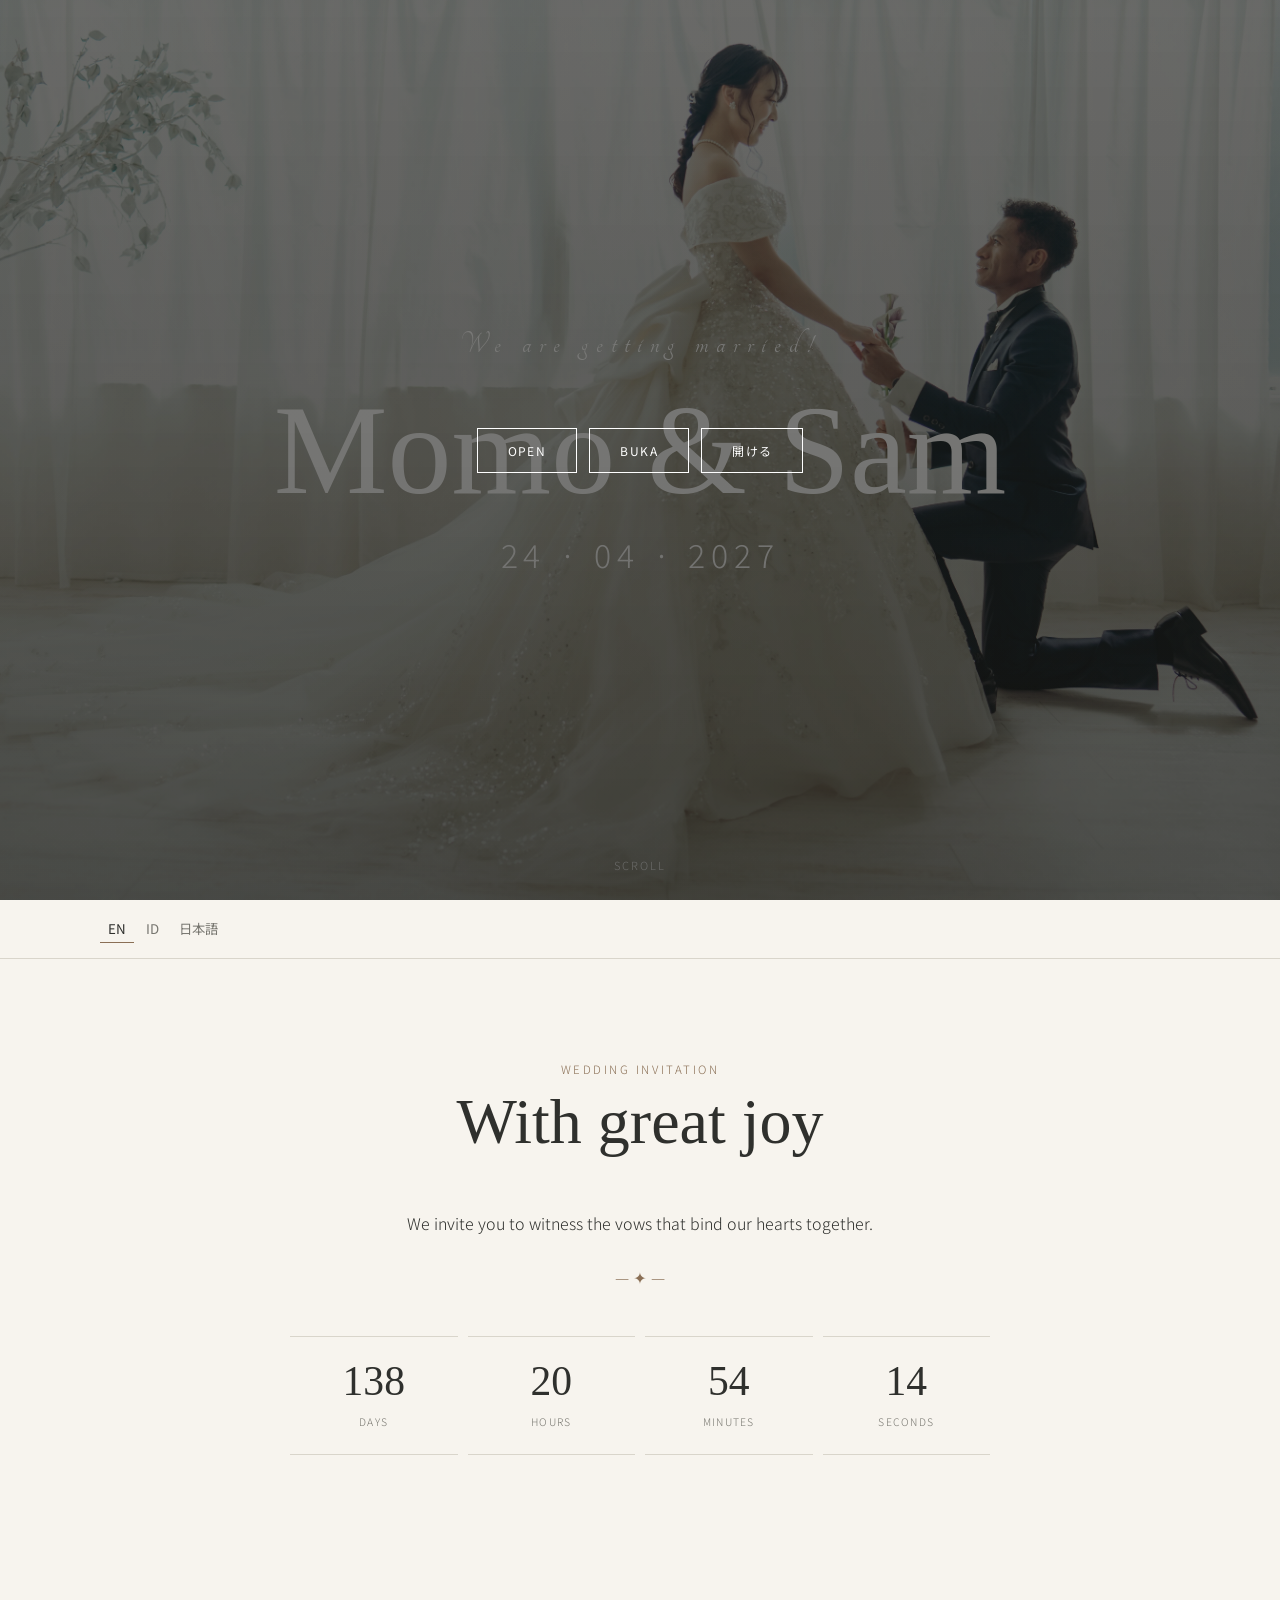
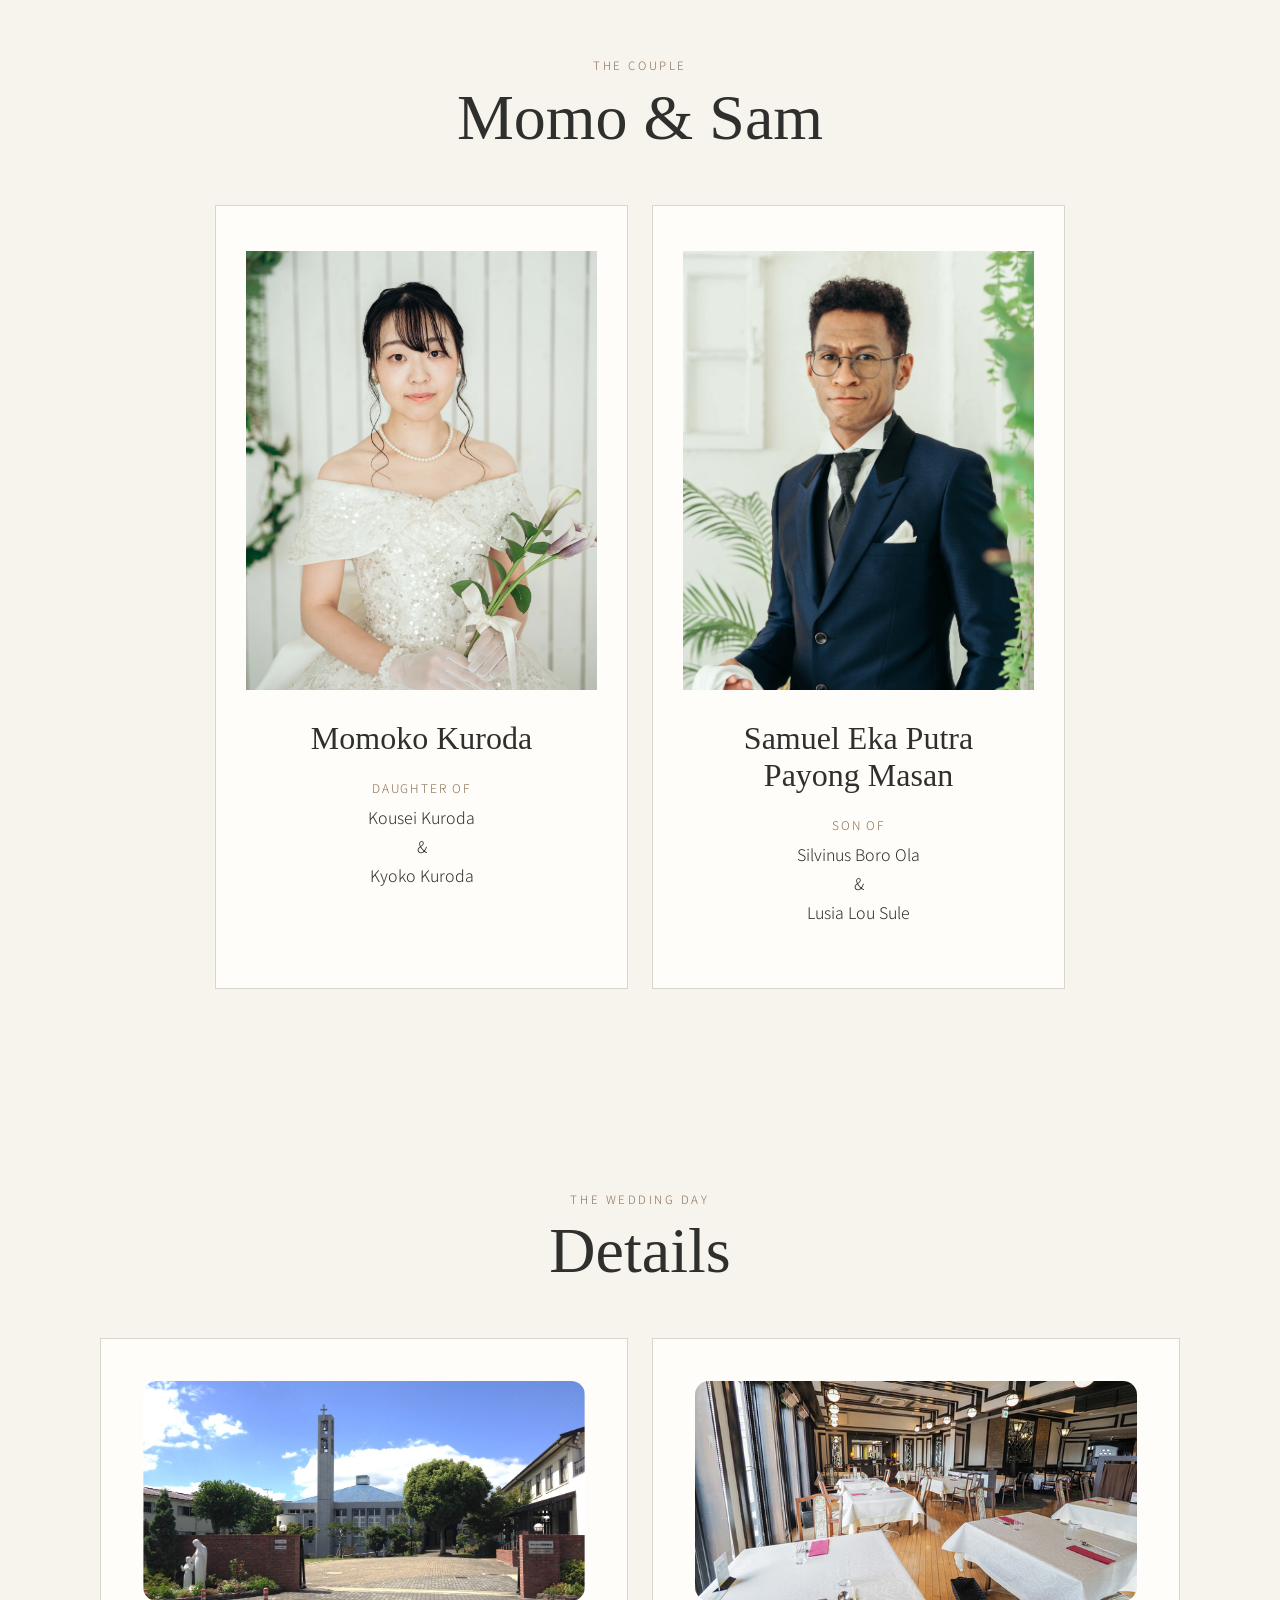
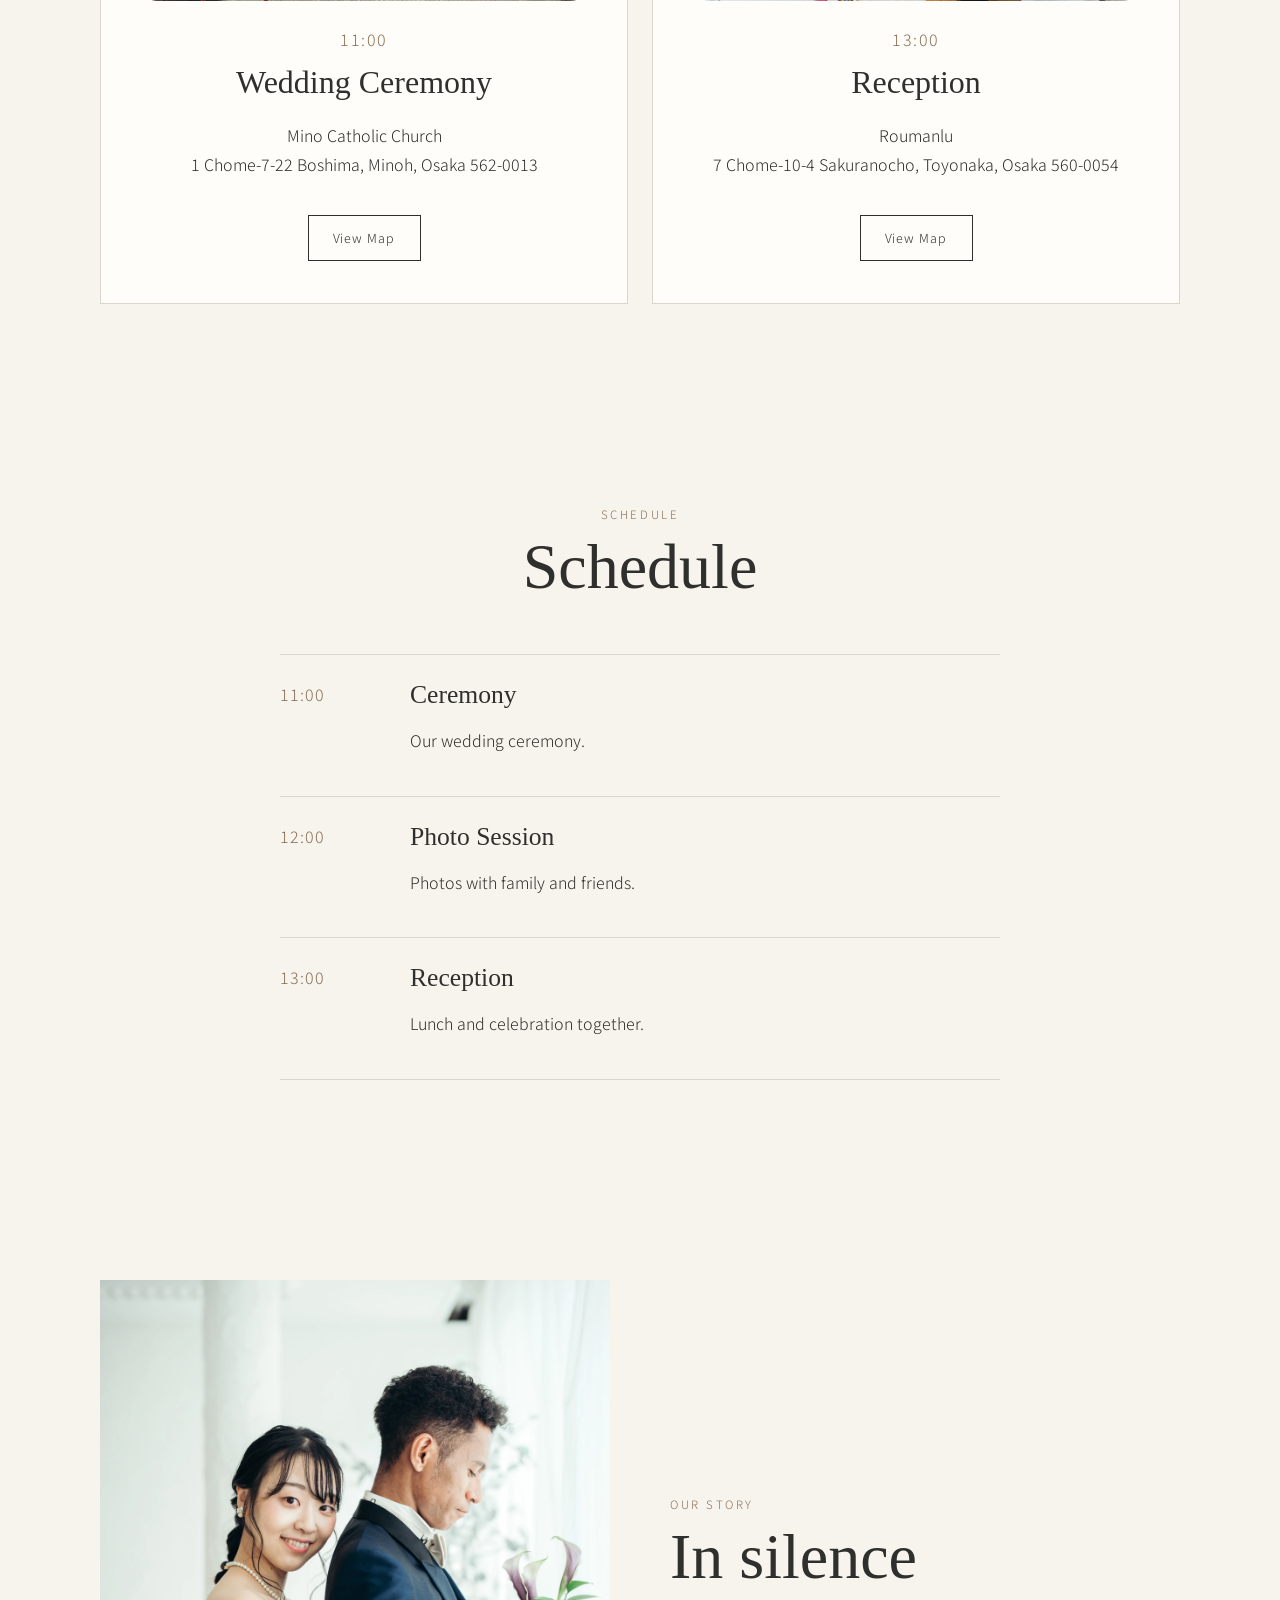
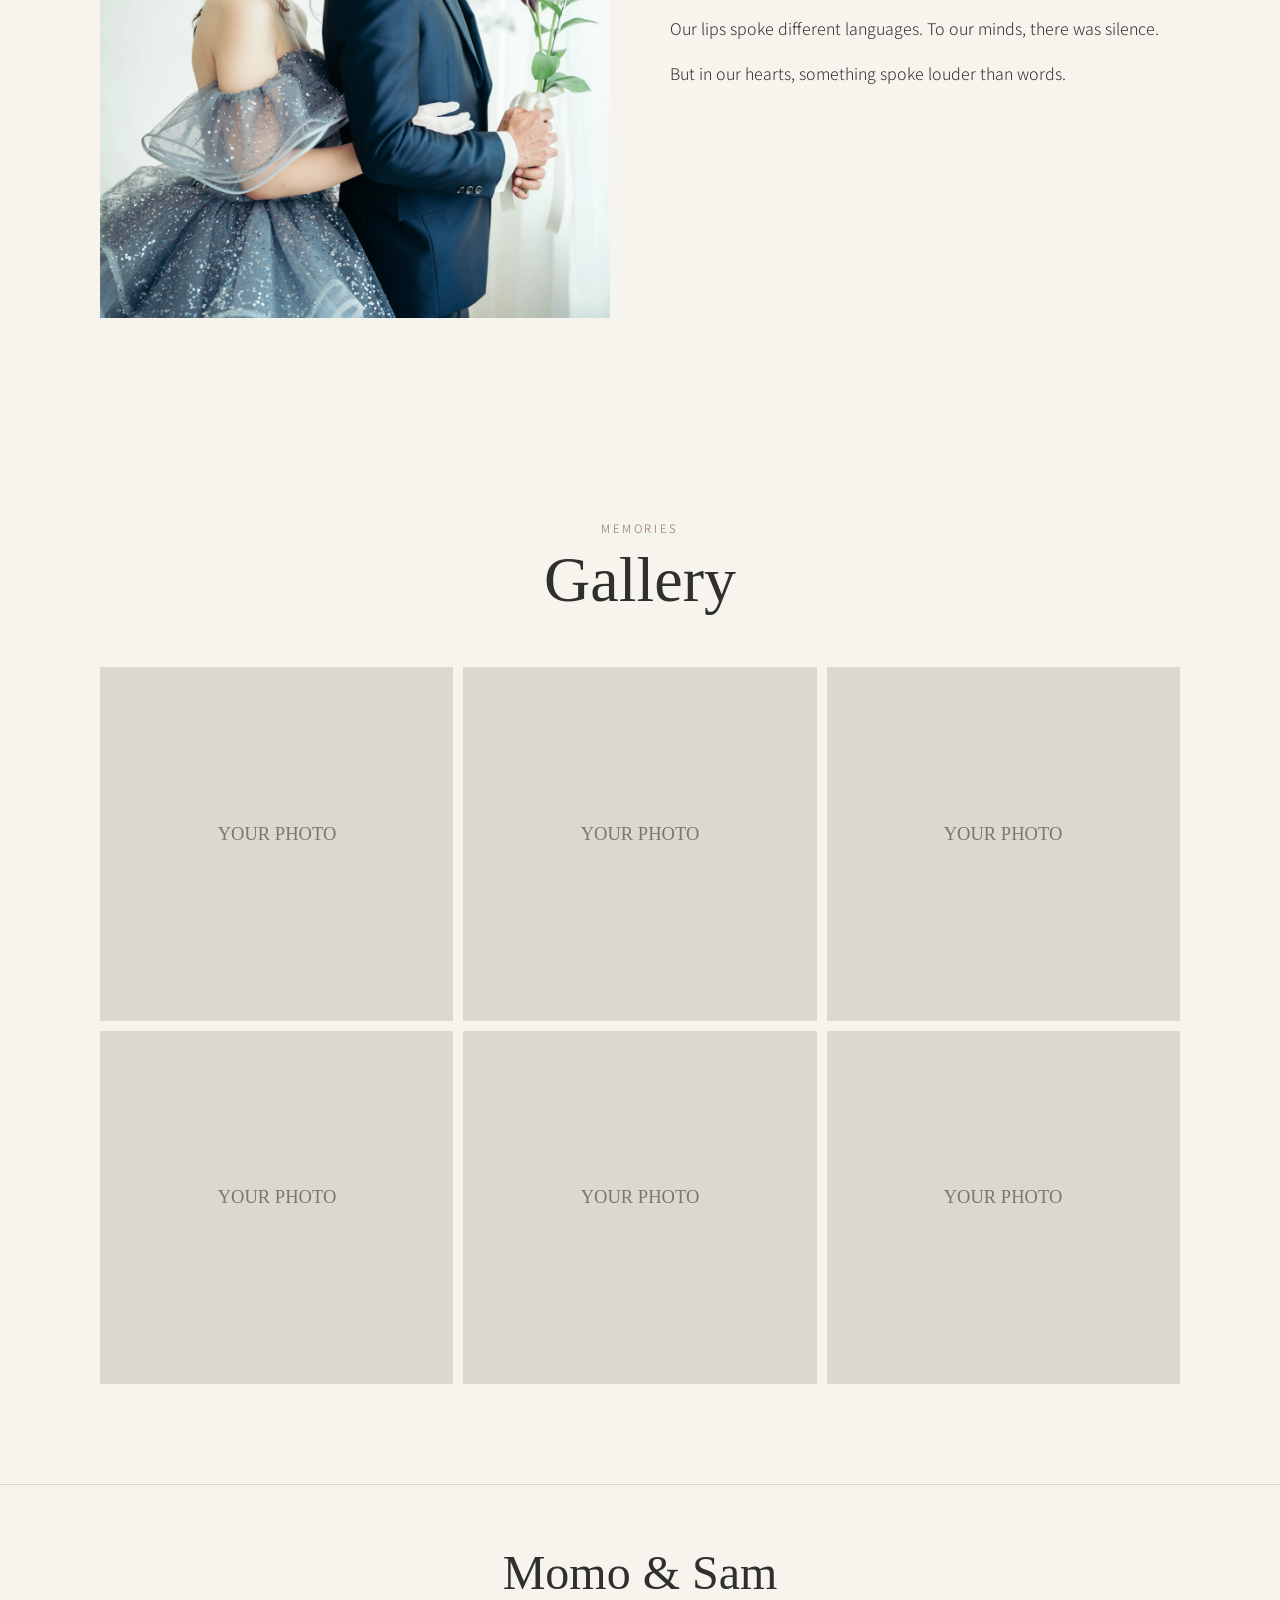
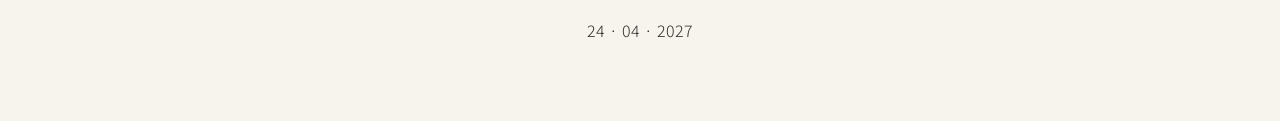
==== index.html @ 6b1ce638 "Update index.html" ====
<!doctype html>
<html lang="en">
<head>
<meta charset="utf-8">
<meta name="viewport" content="width=device-width, initial-scale=1">
<meta name="description" content="M&S">
<title>M&S</title>
<link rel="stylesheet" href="css/style.css?v=3">
</head>

<body>

<!-- =========================
     OPENING INVITATION
     ========================= -->

<div id="opening-screen">
  <div class="opening-content">
    <button class="opening-language-button" data-opening-lang="en">OPEN</button>
    <button class="opening-language-button" data-opening-lang="id">BUKA</button>
    <button class="opening-language-button" data-opening-lang="ja">開ける</button>    
  </div>
</div>

<audio id="wedding-music" loop>
  <source src="assets/yuubenohoshi.mp3" type="audio/mpeg">
</audio>

<!-- =========================
     MAIN INVITATION
     ========================= -->

<div id="main-content">

<header class="hero">
  <div class="hero-inner">
    <div class="eyebrow"
         data-en="We are getting married!"
         data-id="Kami akan menikah!"
         data-ja="私たちは結婚します！"></div>

    <div class="names">Momo &amp; Sam</div>
    <div class="date">24 · 04 · 2027</div>
  </div>
  <div class="scroll"
       data-en="SCROLL"
       data-id="GULIR"
       data-ja="スクロール"></div>
</header>

<nav>
  <div class="container nav-inner">
    <!-- =========================
    <div class="nav-links">
      <a href="#ceremony"
         data-en="Details"
         data-id="Acara"
         data-ja="詳細"></a>
    </div>
    ========================= -->

    <div class="lang">
      <button class="language-button active" data-lang="en">EN</button>
      <button class="language-button" data-lang="id">ID</button>
      <button class="language-button" data-lang="ja">日本語</button>
    </div>
  </div>
</nav>

<main>

<section>
  <div class="container">

    <div class="section-title">
      <div class="small"
           data-en="Wedding Invitation"
           data-id="Undangan Pernikahan"
           data-ja="結婚式のご案内"></div>

      <h2
        data-en="With great joy"
        data-id="Dengan penuh sukacita"
        data-ja="喜びを込めて"></h2>
    </div>

    <div class="intro"
         data-en="We invite you to witness the vows that bind our hearts together."
         data-id="Kami mengundang Anda untuk menyaksikan janji yang mengikat hati kami."
         data-ja="私たちの心を結ぶ誓いを、どうぞ見届けてください。"></div>

    <div class="ornament">— ✦ —</div>

    <div class="countdown">

      <div class="countdown-item">
        <span id="days" class="countdown-number">0</span>
        <span class="countdown-label"
              data-en="Days"
              data-id="Hari"
              data-ja="日"></span>
      </div>

      <div class="countdown-item">
        <span id="hours" class="countdown-number">0</span>
        <span class="countdown-label"
              data-en="Hours"
              data-id="Jam"
              data-ja="時間"></span>
      </div>

      <div class="countdown-item">
        <span id="minutes" class="countdown-number">0</span>
        <span class="countdown-label"
              data-en="Minutes"
              data-id="Menit"
              data-ja="分"></span>
      </div>

      <div class="countdown-item">
        <span id="seconds" class="countdown-number">0</span>
        <span class="countdown-label"
              data-en="Seconds"
              data-id="Detik"
              data-ja="秒"></span>
      </div>

    </div>
  </div>
</section>

<section id="couple">
  <div class="container">

    <div class="section-title">
      <div class="small"
           data-en="The Couple"
           data-id="Mempelai"
           data-ja="新郎新婦"></div>

      <h2
        data-en="Momo &amp; Sam"
        data-id="Momo &amp; Sam"
        data-ja="もも &amp; サム"></h2>
    </div>

    <div class="couple-grid">

      <div class="person">

        <div class="person-photo">
          <img
            src="assets/momo_profile.webp"
            alt="Momoko Kuroda"
          >
        </div>

        <h3
          data-en="Momoko Kuroda"
          data-id="Momoko Kuroda"
          data-ja="黒田桃子<br>「クロダモモコ」">
        </h3>

        <p class="role"
           data-en="Daughter of"
           data-id="Putri dari"
           data-ja="新婦">
        </p>

        <p
          data-en="Kousei Kuroda<br>&<br>Kyoko Kuroda"
          data-id="Kousei Kuroda<br>&<br>Kyoko Kuroda"
          data-ja="黒田耕正<br>「クロダコウセイ」<br>&<br>黒田恭子<br>「クロダキョウコ」">
        </p>

      </div>


      <div class="person">

        <div class="person-photo">
          <img
            src="assets/sam_profile.webp"
            alt="Samuel Eka Putra Payong Masan"
          >
        </div>

        <h3
          data-en="Samuel Eka Putra<br>Payong Masan"
          data-id="Samuel Eka Putra<br>Payong Masan"
          data-ja="サムエル エカ プトラ パヨン マサン">
        </h3>

        <p class="role"
           data-en="Son of"
           data-id="Putra dari"
           data-ja="新郎">
        </p>

        <p
          data-en="Silvinus Boro Ola<br>&<br>Lusia Lou Sule"
          data-id="Silvinus Boro Ola<br>&<br>Lusia Lou Sule"
          data-ja="シルヴィヌス ボロ オラ<br>&<br>ルシア ロウ スレ">
        </p>

      </div>

    </div>
  </div>
</section>

<section id="ceremony">
  <div class="container">

    <div class="section-title">
      <div class="small"
           data-en="The Wedding Day"
           data-id="Hari Pernikahan"
           data-ja="結婚式当日"></div>

      <h2
        data-en="Details"
        data-id="Acara"
        data-ja="詳細"></h2>
    </div>

    <div class="info-grid">

      <!-- Church -->
      <div class="card">
        <div class="venue-image">
          <img src="assets/venue_church.jpg" alt="Mino Catholic Church">
        </div>

        <div class="time">11:00</div>

        <h3
          data-en="Wedding Ceremony"
          data-id="Upacara Pernikahan"
          data-ja="結婚式"></h3>

        <p
          data-en="Mino Catholic Church<br>1 Chome-7-22 Boshima, Minoh, Osaka 562-0013"
          data-id="Gereja Katolik Mino<br>1 Chome-7-22 Boshima, Minoh, Osaka 562-0013"
          data-ja="カトリック 箕面教会<br>1 Chome-7-22 Boshima, Minoh, Osaka 562-0013">
        </p>

        <a class="button"
           href="https://maps.app.goo.gl/bDb4RW2ueRLUT4ACA"
           target="_blank"
           data-en="View Map"
           data-id="Lihat Peta"
           data-ja="地図を見る"></a>
      </div>


      <!-- Restaurant -->
      <div class="card">
        <div class="venue-image">
          <img src="assets/venue_romanlue.jpg" alt="Roumanlu">
        </div>

        <div class="time">13:00</div>

        <h3
          data-en="Reception"
          data-id="Resepsi"
          data-ja="披露宴"></h3>

        <p
          data-en="Roumanlu<br>7 Chome-10-4 Sakuranocho, Toyonaka, Osaka 560-0054"
          data-id="Roumanlu<br>7 Chome-10-4 Sakuranocho, Toyonaka, Osaka 560-0054"
          data-ja="ローマンル<br>7 Chome-10-4 Sakuranocho, Toyonaka, Osaka 560-0054">
        </p>

        <a class="button"
           href="https://maps.app.goo.gl/jHKdJuyL3D27Stkt5"
           target="_blank"
           data-en="View Map"
           data-id="Lihat Peta"
           data-ja="地図を見る"></a>
      </div>

    </div>
  </div>
</section>

<section>
  <div class="container">

    <div class="section-title">
      <div class="small"
           data-en="Schedule"
           data-id="Jadwal"
           data-ja="スケジュール"></div>

      <h2
        data-en="Schedule"
        data-id="Jadwal"
        data-ja="予定"></h2>
    </div>

    <div class="timeline">

      <div class="event">
        <div class="event-time">11:00</div>
        <div>
          <h3
            data-en="Ceremony"
            data-id="Upacara"
            data-ja="挙式"></h3>

          <p
            data-en="Our wedding ceremony."
            data-id="Upacara pernikahan kami."
            data-ja="私たちの結婚式です。"></p>
        </div>
      </div>

      <div class="event">
        <div class="event-time">12:00</div>
        <div>
          <h3
            data-en="Photo Session"
            data-id="Sesi Foto"
            data-ja="写真撮影"></h3>

          <p
            data-en="Photos with family and friends."
            data-id="Foto bersama keluarga dan teman-teman."
            data-ja="ご家族やご友人との写真撮影です。"></p>
        </div>
      </div>

      <div class="event">
        <div class="event-time">13:00</div>
        <div>
          <h3
            data-en="Reception"
            data-id="Resepsi"
            data-ja="披露宴"></h3>

          <p
            data-en="Lunch and celebration together."
            data-id="Makan siang dan perayaan bersama."
            data-ja="昼食を楽しみながら、一緒にお祝いしましょう。"></p>
        </div>
      </div>

    </div>
  </div>
</section>

<section>
  <div class="container story">

    <div class="story-image"></div>

    <div class="story-text">

      <div class="section-title" style="text-align:left;margin-bottom:25px">
        <div class="small"
             data-en="Our Story"
             data-id="Kisah Kami"
             data-ja="私たちの物語"></div>

        <h2
          data-en="In silence"
          data-id="Dalam Diam"
          data-ja="言葉にならない想い"></h2>
      </div>

      <p
        data-en="Our lips spoke different languages. To our minds, there was silence."
        data-id="Bibir kami berbicara dalam bahasa yang berbeda, sunyi bagi pikiran kami, namun begitu lantang di dalam hati."
        data-ja="私たちは違う言葉を話していた。心には静けさがあった。"></p>

      <p
        data-en="But in our hearts, something spoke louder than words."
        data-id="Gantilah bagian ini dengan kisah kalian, tanggal-tanggal penting, atau pesan pribadi untuk para tamu."
        data-ja="それでも、心の奥では、確かに大きく響いていた。"></p>

    </div>
  </div>
</section>

<section>
  <div class="container">

    <div class="section-title">
      <div class="small"
           data-en="Memories"
           data-id="Kenangan"
           data-ja="思い出"></div>

      <h2
        data-en="Gallery"
        data-id="Galeri"
        data-ja="ギャラリー"></h2>
    </div>

    <div class="gallery">
      <img src="assets/photo-placeholder.svg" alt="Foto">
      <img src="assets/photo-placeholder.svg" alt="Foto">
      <img src="assets/photo-placeholder.svg" alt="Foto">
      <img src="assets/photo-placeholder.svg" alt="Foto">
      <img src="assets/photo-placeholder.svg" alt="Foto">
      <img src="assets/photo-placeholder.svg" alt="Foto">
    </div>

  </div>
</section>

</main>

<footer>
  <div class="footer-names">Momo &amp; Sam</div>
  <p>24 · 04 · 2027</p>
</footer>

</div>

<script src="js/script.js"></script>

<script>
const openingScreen = document.getElementById("opening-screen");
const openingButtons = document.querySelectorAll(".opening-language-button");
const languageButtons = document.querySelectorAll(".language-button");
const weddingMusic = document.getElementById("wedding-music");

function setLanguage(language) {
  document.querySelectorAll("[data-en][data-id][data-ja]").forEach(element => {
    const text = element.dataset[language];

    if (text !== undefined) {
      element.innerHTML = text;
    }
  });

  languageButtons.forEach(button => {
    button.classList.toggle("active", button.dataset.lang === language);
  });

  document.documentElement.lang =
    language === "id" ? "id" :
    language === "ja" ? "ja" : "en";

  localStorage.setItem("weddingLanguage", language);
}

openingButtons.forEach(button => {
  button.addEventListener("click", async () => {
    const language = button.dataset.openingLang;

    setLanguage(language);
    openingScreen.classList.add("hidden");

    try {
      await weddingMusic.play();
    } catch (error) {
      // Browser may block autoplay. The invitation still opens normally.
    }
  });
});

languageButtons.forEach(button => {
  button.addEventListener("click", () => {
    setLanguage(button.dataset.lang);
  });
});

// Start with English until the visitor selects a language.
setLanguage("en");
</script>

</body>
</html>
---- css/style.css ----
@import url('https://fonts.googleapis.com/css2?family=Noto+Sans+JP:wght@300;400;500&family=Noto+Serif+JP:wght@300;400;500&family=Tangerine:wght@400;700&display=swap');

:root {
  --paper: #f7f4ee;
  --ink: #2f302d;
  --muted: #77766f;
  --line: #d9d5cb;
  --accent: #8a6f55;
  --white: #fffdf9;
  --serif: "Cormorant Garamond", Georgia, serif;
  --sans: "Noto Sans JP", system-ui, sans-serif;
  --script: "Tangerine", cursive;
}

* {
  box-sizing: border-box;
}

html {
  scroll-behavior: smooth;
}

body {
  margin: 0;
  background: var(--paper);
  color: var(--ink);
  font-family: var(--sans);
  font-weight: 300;
  line-height: 1.8;
}

a {
  color: inherit;
  text-decoration: none;
}

img {
  display: block;
  width: 100%;
}

button {
  font-family: inherit;
}

.container {
  width: min(1080px, calc(100% - 40px));
  margin: auto;
}

.hero {
  min-height: 100svh;
  position: relative;
  display: grid;
  place-items: center;
  text-align: center;
  overflow: hidden;
  background:
    linear-gradient(rgba(25,25,22,.22), rgba(25,25,22,.30)),
    url("../assets/top.webp") right center/cover;
  color: white;
}

@media (orientation: portrait) {
  .hero {
    background-position: 80% center;
  }
}

.hero-inner {
  padding: 80px 20px;
}

.eyebrow {
  letter-spacing: .25em;  
  font-size: 2rem;
  font-family: var(--script);
  /*text-transform: uppercase; */
}

.names {
  font: 500 clamp(3.5rem, 11vw, 8rem)/.8 var(--serif);
  margin: 25px 0;
}

.date {
  letter-spacing: .18em;
  font-size: 2rem;
}

.scroll {
  position: absolute;
  bottom: 25px;
  font-size: .7rem;
  letter-spacing: .18em;
}

nav {
  position: sticky;
  top: 0;
  z-index: 20;
  background: rgba(247,244,238,.94);
  backdrop-filter: blur(12px);
  border-bottom: 1px solid var(--line);
}

.nav-inner {
  min-height: 58px;
  display: flex;
  align-items: center;
  justify-content: space-between;
  gap: 20px;
}

.nav-links {
  display: flex;
  gap: 22px;
  font-size: .8rem;
}

.lang {
  display: flex;
  gap: 4px;
  font-size: .75rem;
}

.lang .language-button {
  padding: 4px 8px;
  border: 0;
  border-bottom: 1px solid transparent;
  background: transparent;
  color: var(--muted);
  cursor: pointer;
}

.lang .language-button:hover {
  color: var(--ink);
}

.lang .language-button.active {
  color: var(--ink);
  border-color: var(--accent);
}

section {
  padding: 100px 0;
}

.section-title {
  text-align: center;
  margin-bottom: 55px;
}

.section-title .small {
  color: var(--accent);
  font-size: .72rem;
  letter-spacing: .22em;
  text-transform: uppercase;
}

.section-title h2 {
  font: 500 clamp(2.3rem, 6vw, 4rem)/1 var(--serif);
  margin: 10px 0 0;
}

.intro {
  max-width: 680px;
  text-align: center;
  margin: auto;
  font-size: 1rem;
}

.ornament {
  text-align: center;
  color: var(--accent);
  margin: 25px 0;
}

.info-grid {
  display: grid;
  grid-template-columns: repeat(2, 1fr);
  gap: 24px;
}

.card {
  background: var(--white);
  padding: 42px;
  border: 1px solid var(--line);
  text-align: center;
}

.card h3 {
  font: 500 2rem var(--serif);
  margin: 10px 0 20px;
}

.card .time {
  color: var(--accent);
  letter-spacing: .1em;
}

.button {
  display: inline-block;
  border: 1px solid var(--ink);
  padding: 11px 24px;
  margin-top: 20px;
  font-size: .78rem;
  letter-spacing: .08em;
  transition: .2s;
}

.button:hover {
  background: var(--ink);
  color: white;
}

.timeline {
  max-width: 720px;
  margin: auto;
}

.event {
  display: grid;
  grid-template-columns: 130px 1fr;
  border-top: 1px solid var(--line);
  padding: 25px 0;
}

.event:last-child {
  border-bottom: 1px solid var(--line);
}

.event-time {
  color: var(--accent);
  letter-spacing: .06em;
}

.event h3 {
  margin: 0;
  font: 500 1.6rem var(--serif);
}

.story {
  display: grid;
  grid-template-columns: 1fr 1fr;
  gap: 60px;
  align-items: center;
}

.story-image {
  aspect-ratio: 4/5;
  background: #e7e2d8 url("../assets/story.webp") center/cover;
}

.story-text h3 {
  font: 500 3rem var(--serif);
  margin-top: 0;
}

.gallery {
  display: grid;
  grid-template-columns: repeat(3, 1fr);
  gap: 10px;
}

.gallery img {
  aspect-ratio: 1;
  object-fit: cover;
  background: #e7e2d8;
}

.countdown {
  display: grid;
  grid-template-columns: repeat(4, 1fr);
  max-width: 700px;
  margin: 45px auto 0;
  gap: 10px;
}

.countdown-item {
  text-align: center;
  padding: 20px 5px;
  border-top: 1px solid var(--line);
  border-bottom: 1px solid var(--line);
}

.countdown-number {
  display: block;
  font: 500 2.6rem var(--serif);
}

.countdown-label {
  font-size: .65rem;
  letter-spacing: .12em;
  text-transform: uppercase;
  color: var(--muted);
}

.rsvp {
  background: var(--white);
}

.rsvp-box {
  max-width: 650px;
  margin: auto;
  text-align: center;
}

footer {
  padding: 60px 0;
  text-align: center;
  border-top: 1px solid var(--line);
}

.footer-names {
  font: 500 3rem var(--serif);
}

.couple-grid {
  display: grid;
  grid-template-columns: repeat(2, 1fr);
  gap: 24px;
  max-width: 850px;
  margin: auto;
}

.person {
  text-align: center;
  padding: 45px 30px;
  background: var(--white);
  border: 1px solid var(--line);
}

.person h3 {
  font: 500 2.0rem var(--serif);
  margin: 0 0 20px;
}

.person .role {
  color: var(--accent);
  font-size: .75rem;
  letter-spacing: .15em;
  text-transform: uppercase;
  margin-bottom: 5px;
}

.person p {
  margin-top: 5px;
}

/* =========================
   OPENING INVITATION
   ========================= */

#opening-screen {
  position: fixed;
  inset: 0;
  z-index: 1000;
  display: grid;
  place-items: center;
  background:
    linear-gradient(
      rgba(25, 25, 22, 0.55),
      rgba(25, 25, 22, 0.65)
    )
    center/cover;
  color: white;
  transition:
    opacity 1s ease,
    visibility 1s ease;
}

#opening-screen.hidden {
  opacity: 0;
  visibility: hidden;
  pointer-events: none;
}

.opening-content {
  width: min(700px, calc(100% - 40px));
  text-align: center;
  display: flex;
  justify-content: center;
  align-items: center;
  gap: 12px;
  flex-wrap: wrap;
}

.opening-language-button {
  padding: 13px 30px;
  border: 1px solid white;
  background: transparent;
  color: white;
  font-family: var(--sans);
  font-size: .75rem;
  letter-spacing: .12em;
  cursor: pointer;
  transition:
    background .3s ease,
    color .3s ease;
}

.opening-language-button:hover {
  background: white;
  color: var(--ink);
}

@media (max-width: 720px) {
  .nav-links {
    display: none;
  }

  .info-grid,
  .story {
    grid-template-columns: 1fr;
  }

  .story {
    gap: 30px;
  }

  .gallery {
    grid-template-columns: repeat(2, 1fr);
  }

  .event {
    grid-template-columns: 90px 1fr;
  }

  .countdown-number {
    font-size: 2rem;
  }

  section {
    padding: 75px 0;
  }

  .card {
    padding: 30px 20px;
  }

  .couple-grid {
    grid-template-columns: 1fr;
  }

  .opening-content {
    flex-direction: column;
    gap: 10px;
  }

  .opening-language-button {
    width: min(220px, 70vw);
  }

  .eyebrow {
    font-size: 1.1rem;
  }

  .date {
    font-size: 1.4rem;
  }
}


.person-photo {
    width: 100%;
    aspect-ratio: 4 / 5;
    overflow: hidden;
    margin-bottom: 30px;
}

.person-photo img {
    width: 100%;
    height: 100%;
    object-fit: cover;
    display: block;
}

.venue-image {
  width: 100%;
  height: 220px;
  overflow: hidden;
  border-radius: 14px;
  margin-bottom: 24px;
}

.venue-image img {
  width: 100%;
  height: 100%;
  object-fit: cover;
  display: block;
}
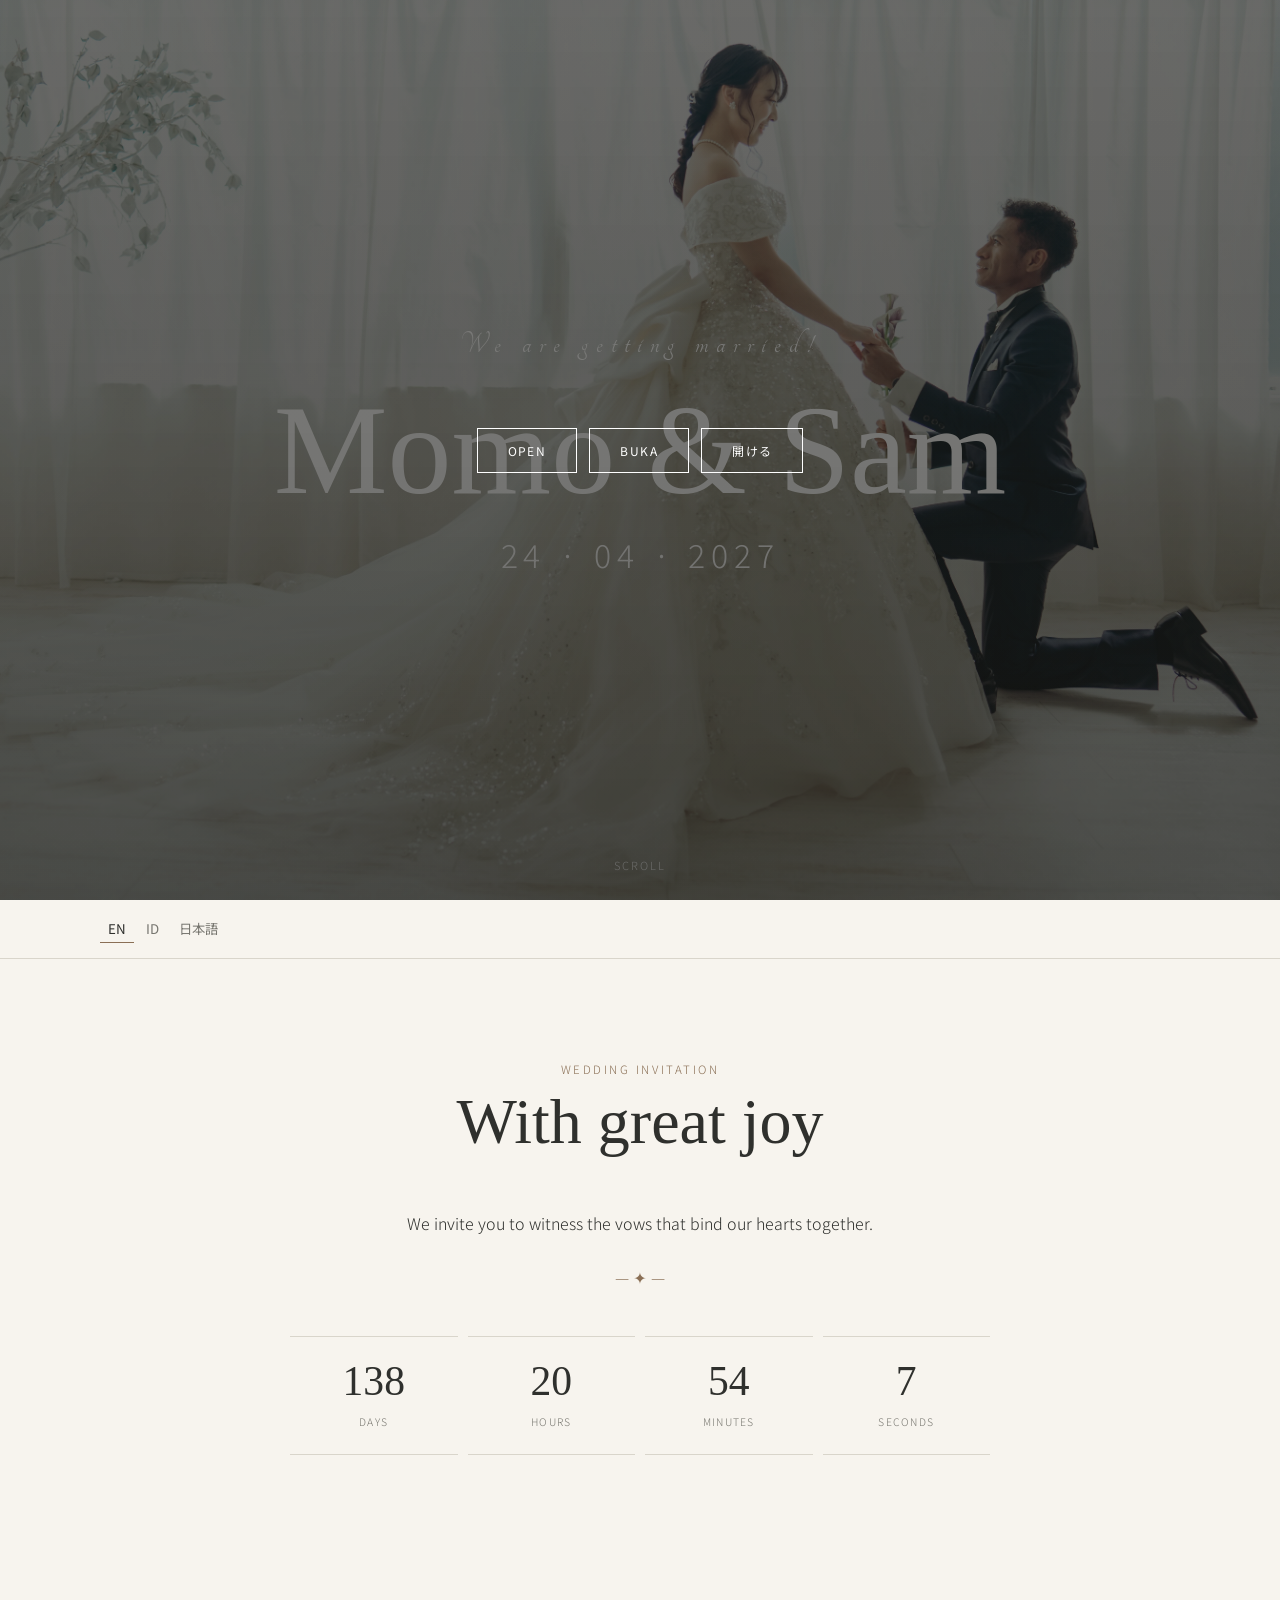
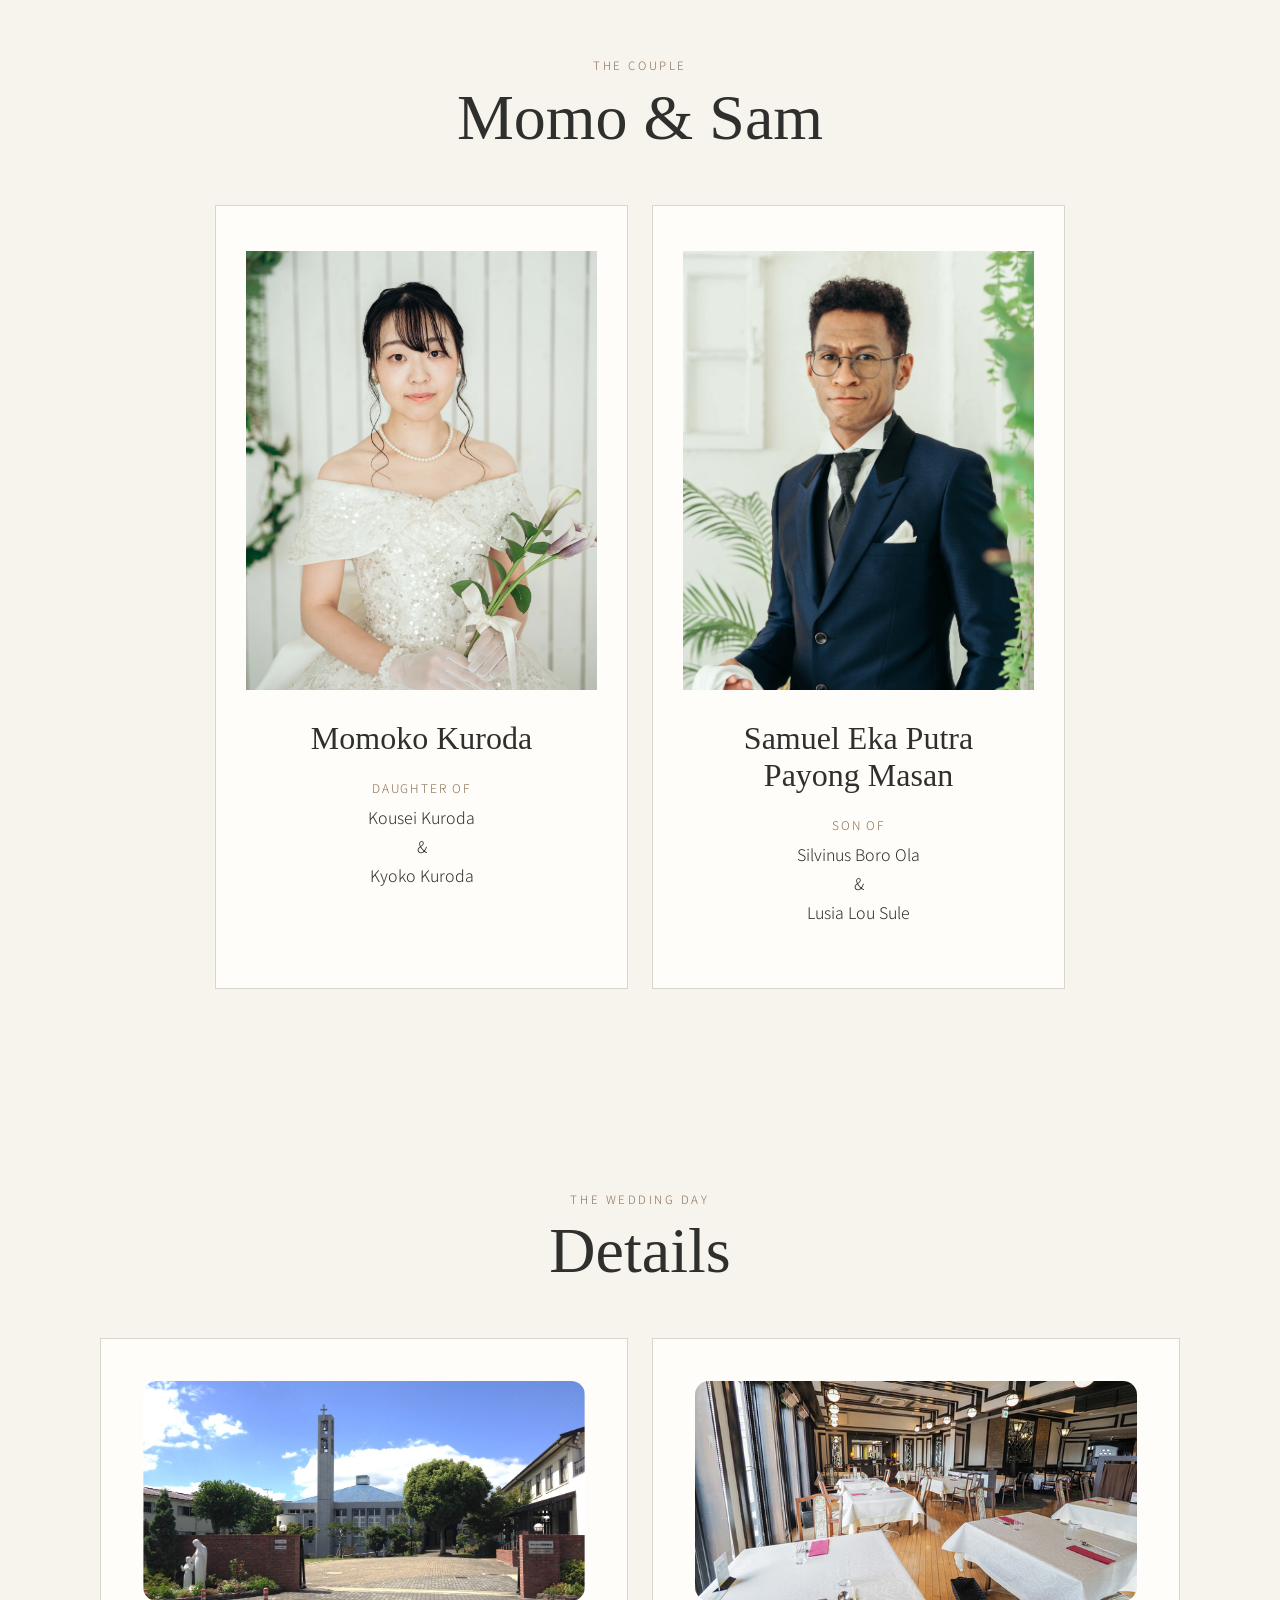
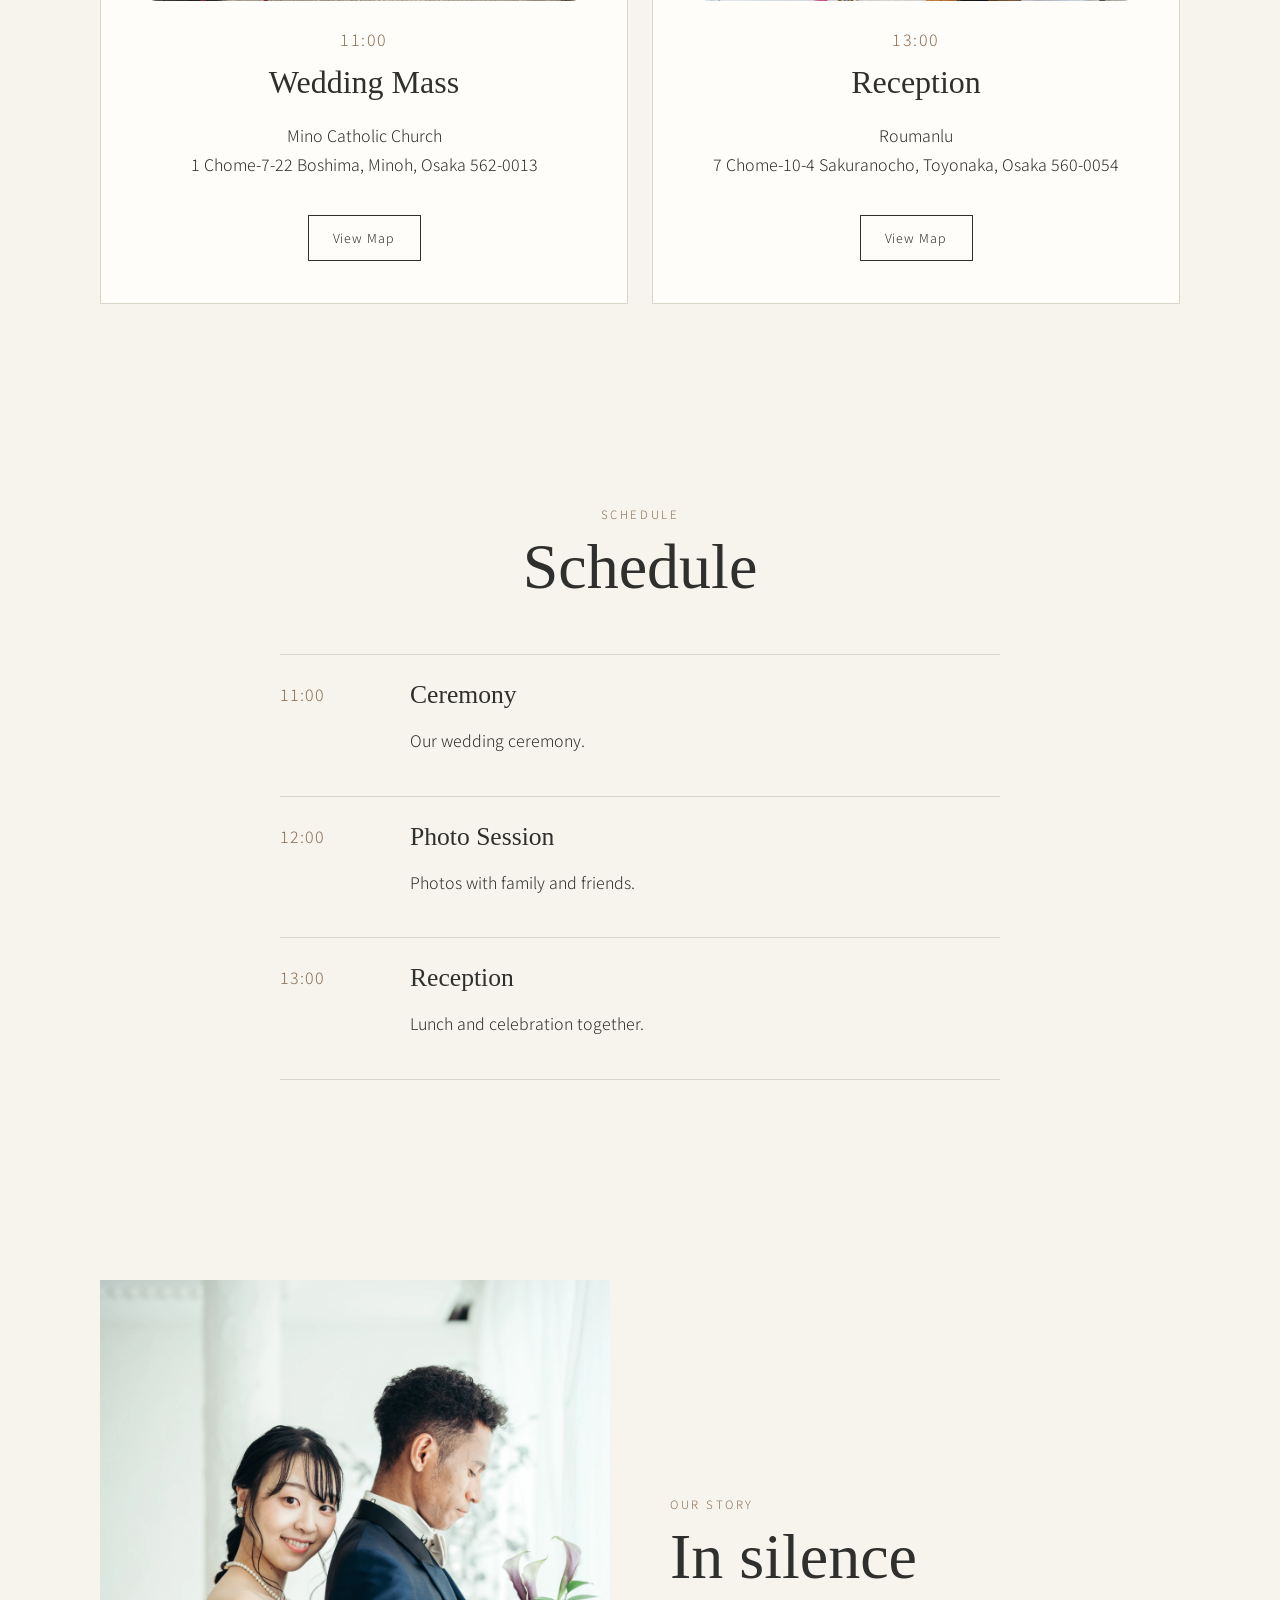
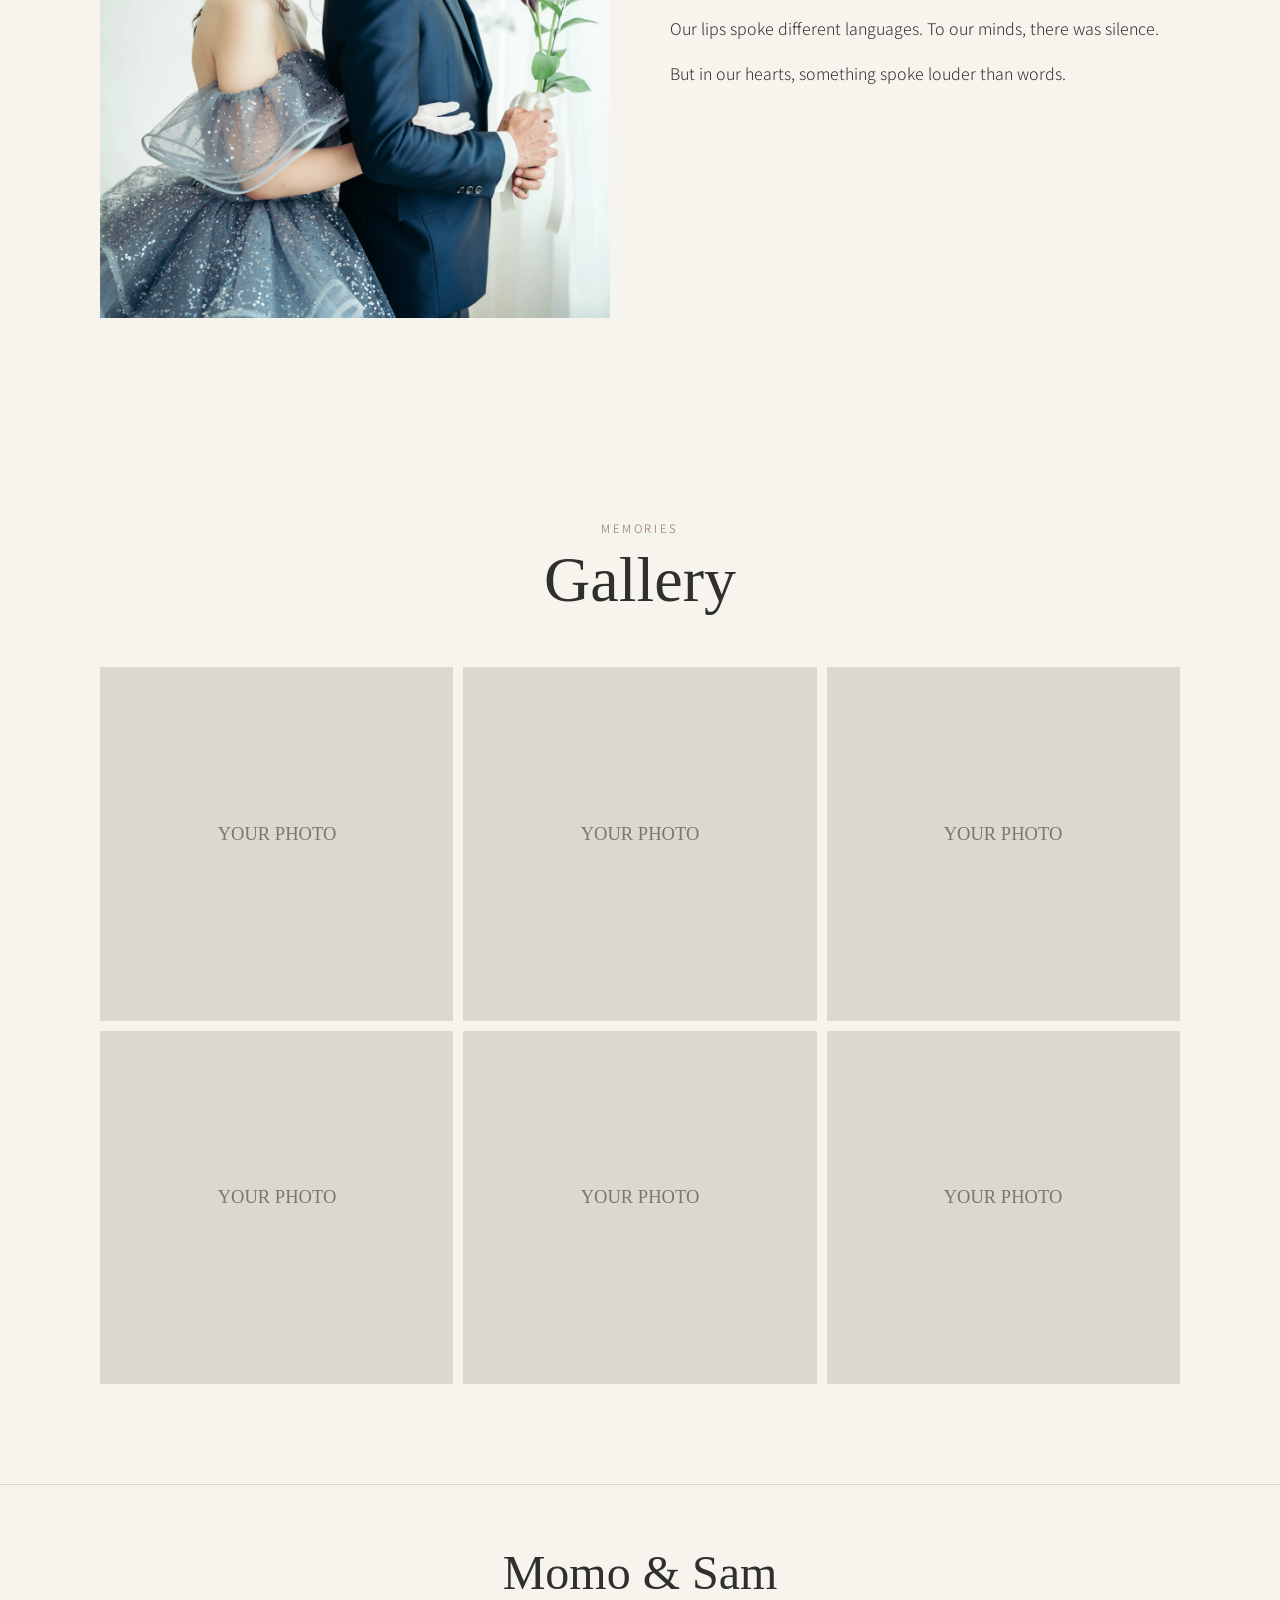
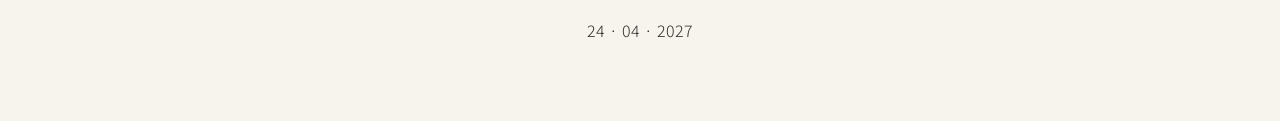
==== commit 12f6dc88: "Update index.html" ====
--- a/index.html
+++ b/index.html
@@ -235,9 +235,9 @@
         <div class="time">11:00</div>
 
         <h3
-          data-en="Wedding Ceremony"
-          data-id="Upacara Pernikahan"
-          data-ja="結婚式"></h3>
+          data-en="Wedding Mass"
+          data-id="Misa Pernikahan"
+          data-ja="結婚ミサ"></h3>
 
         <p
           data-en="Mino Catholic Church<br>1 Chome-7-22 Boshima, Minoh, Osaka 562-0013"
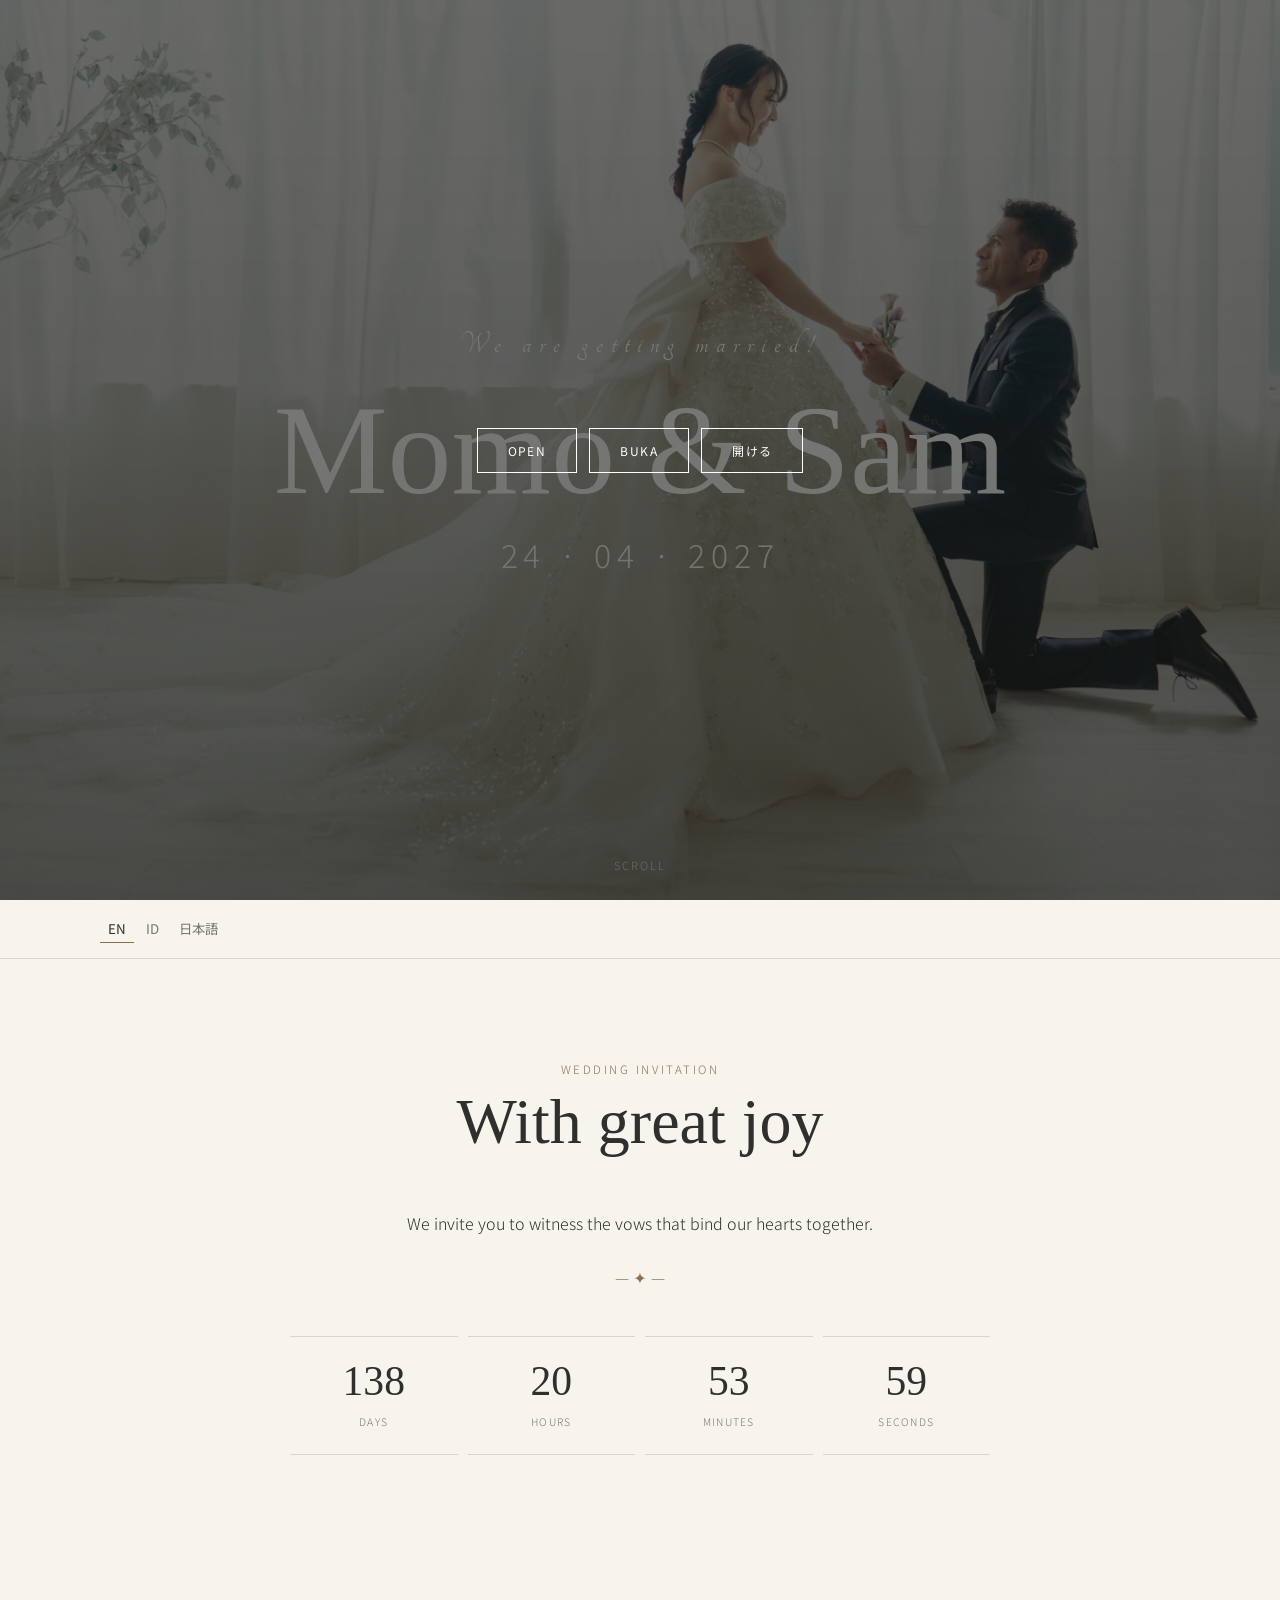
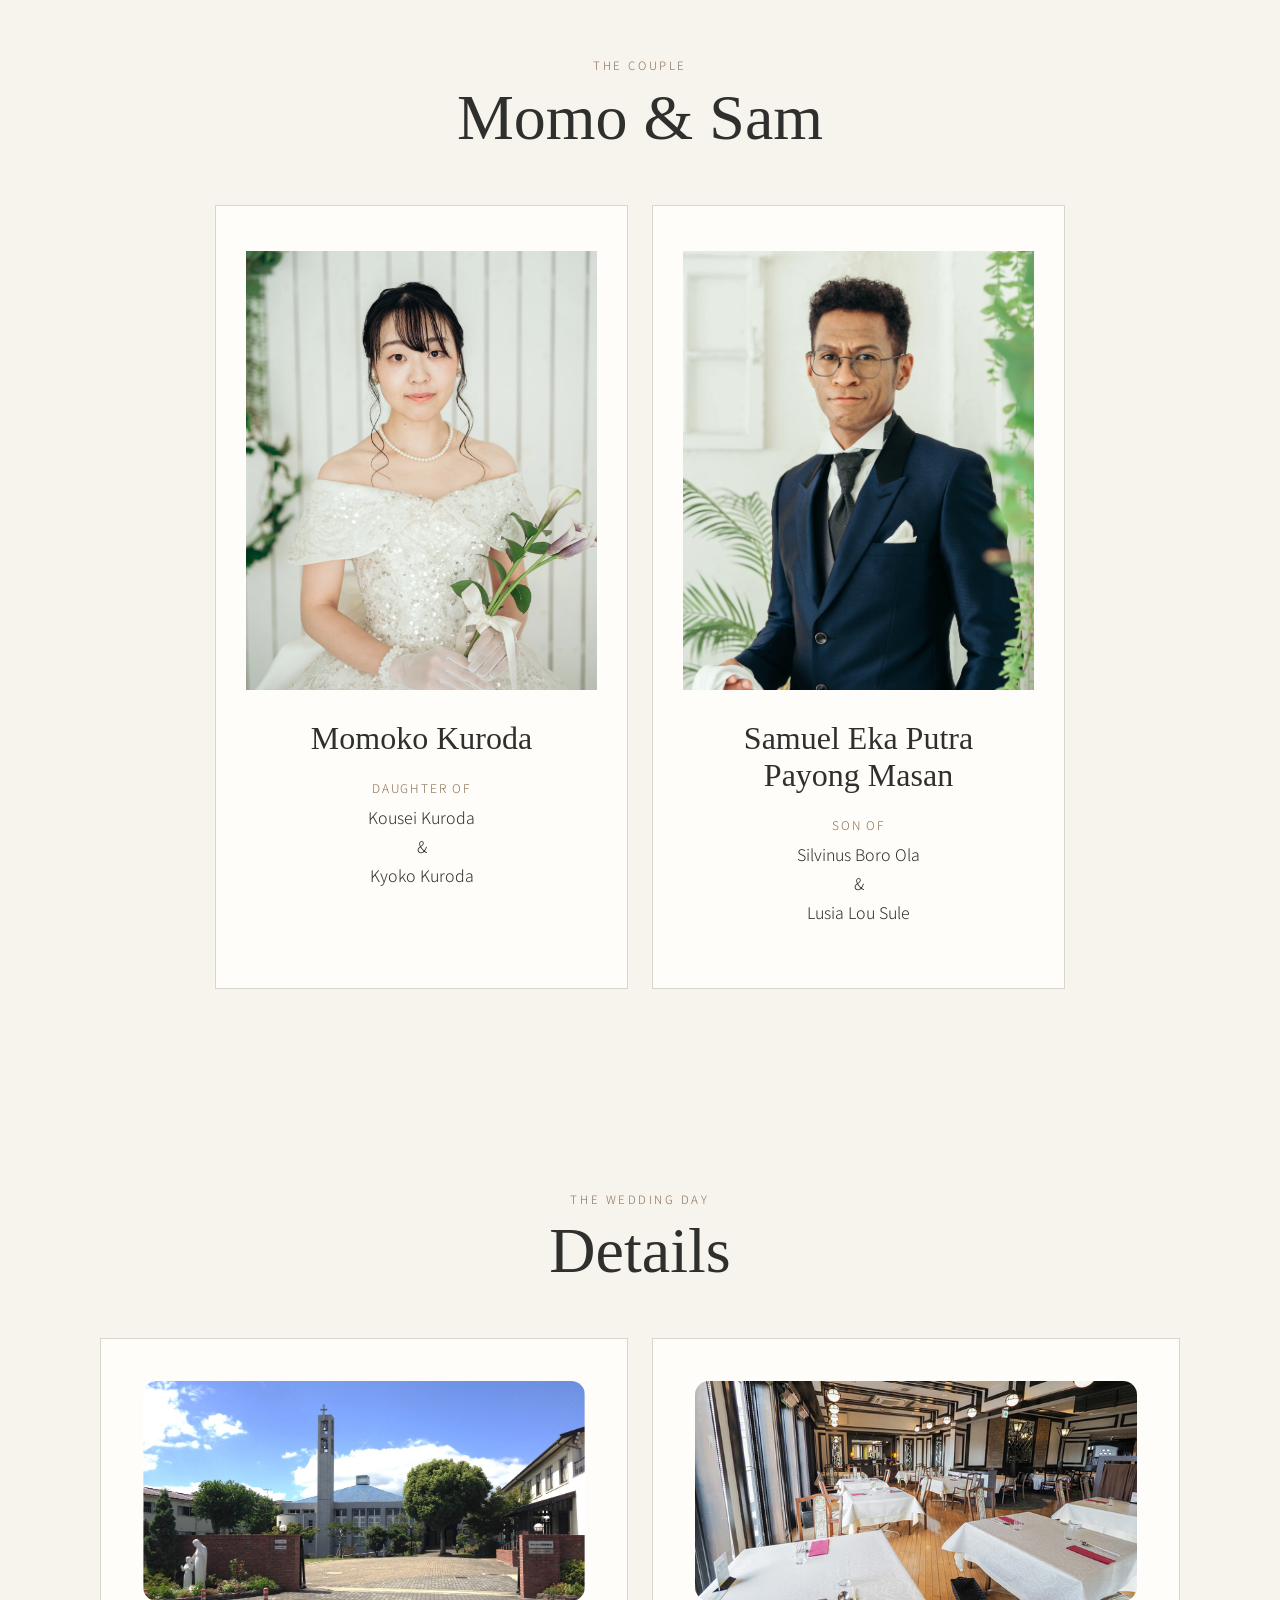
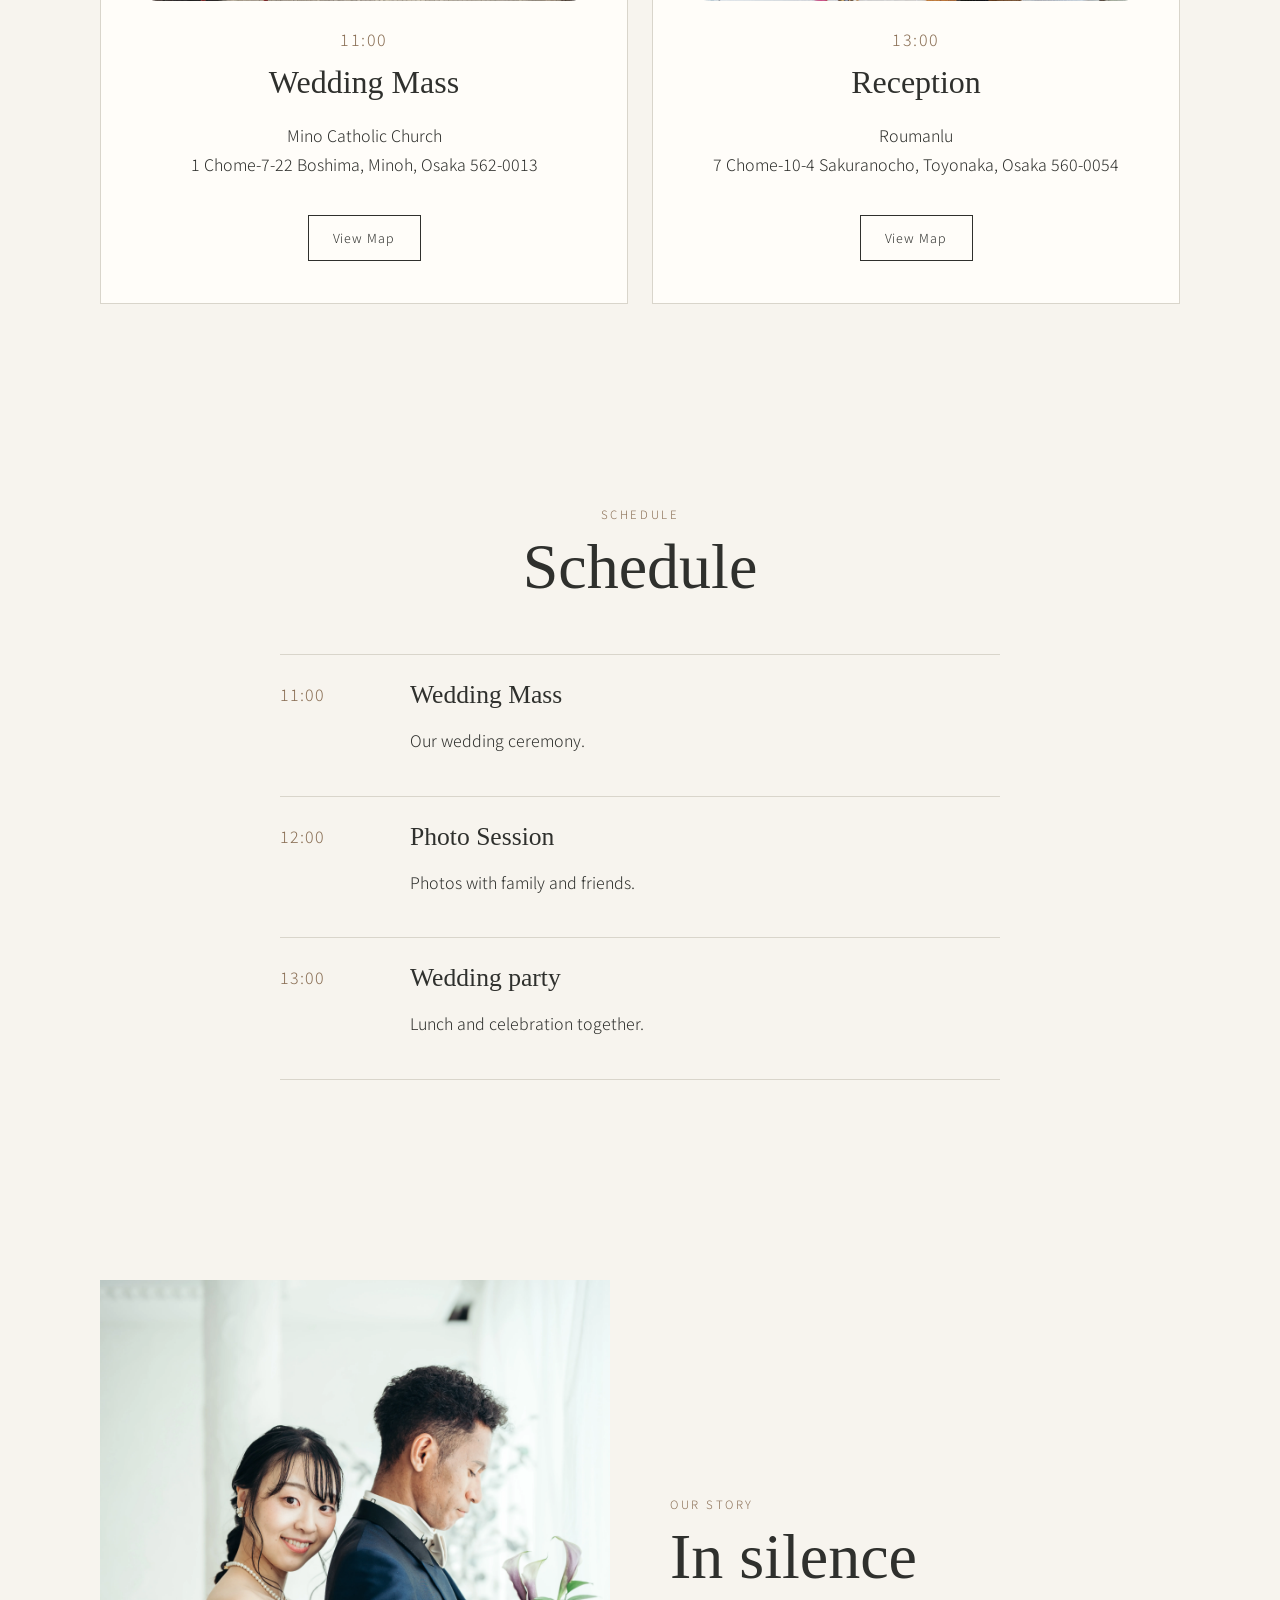
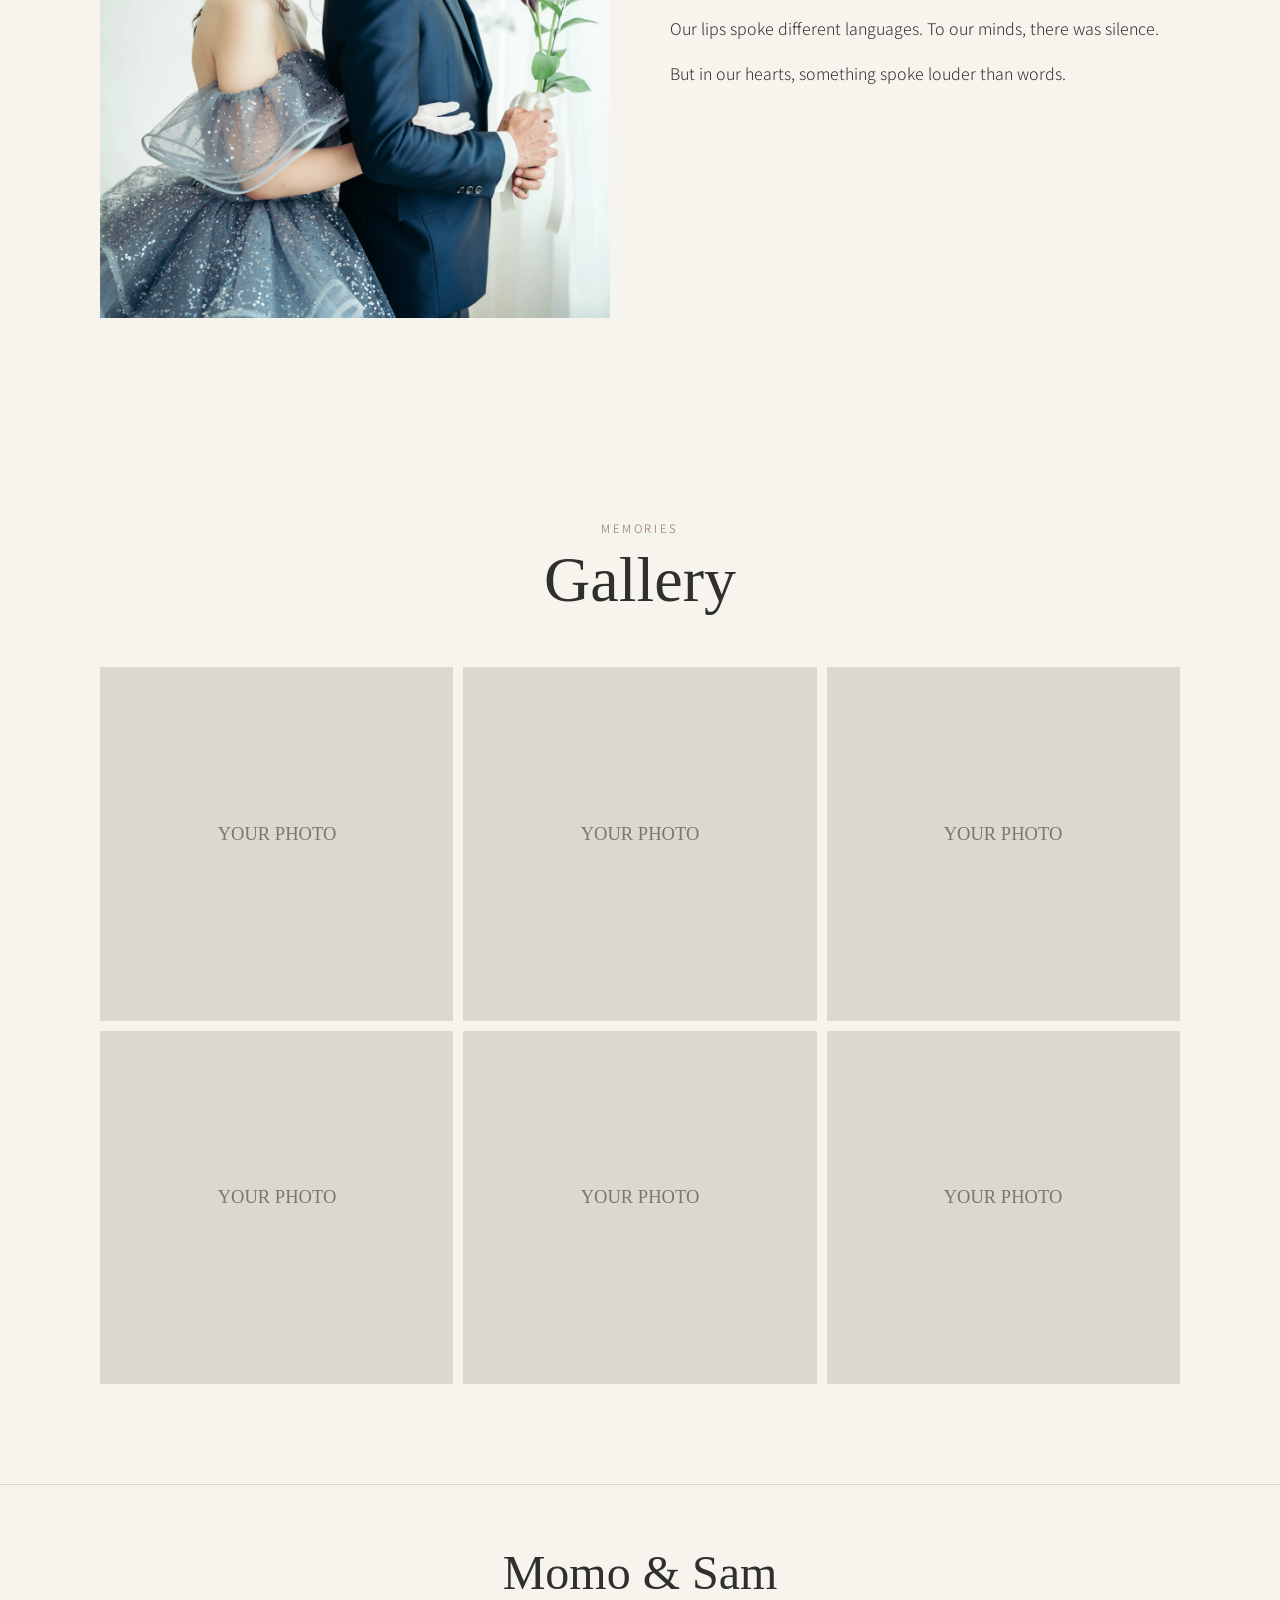
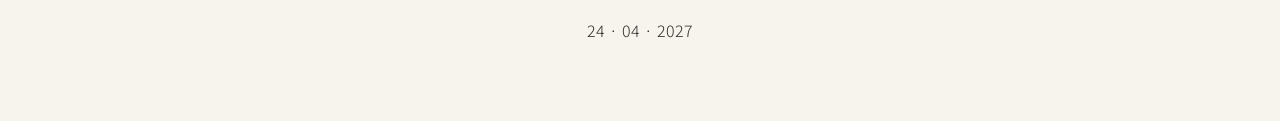
==== commit dfaff20e: "Update index.html" ====
--- a/index.html
+++ b/index.html
@@ -306,9 +306,9 @@
         <div class="event-time">11:00</div>
         <div>
           <h3
-            data-en="Ceremony"
-            data-id="Upacara"
-            data-ja="挙式"></h3>
+            data-en="Wedding Mass"
+            data-id="Misa Pernikahan"
+            data-ja="結婚ミサ"></h3>
 
           <p
             data-en="Our wedding ceremony."
@@ -336,9 +336,9 @@
         <div class="event-time">13:00</div>
         <div>
           <h3
-            data-en="Reception"
+            data-en="Wedding party"
             data-id="Resepsi"
-            data-ja="披露宴"></h3>
+            data-ja="ウェディングパーティ"></h3>
 
           <p
             data-en="Lunch and celebration together."
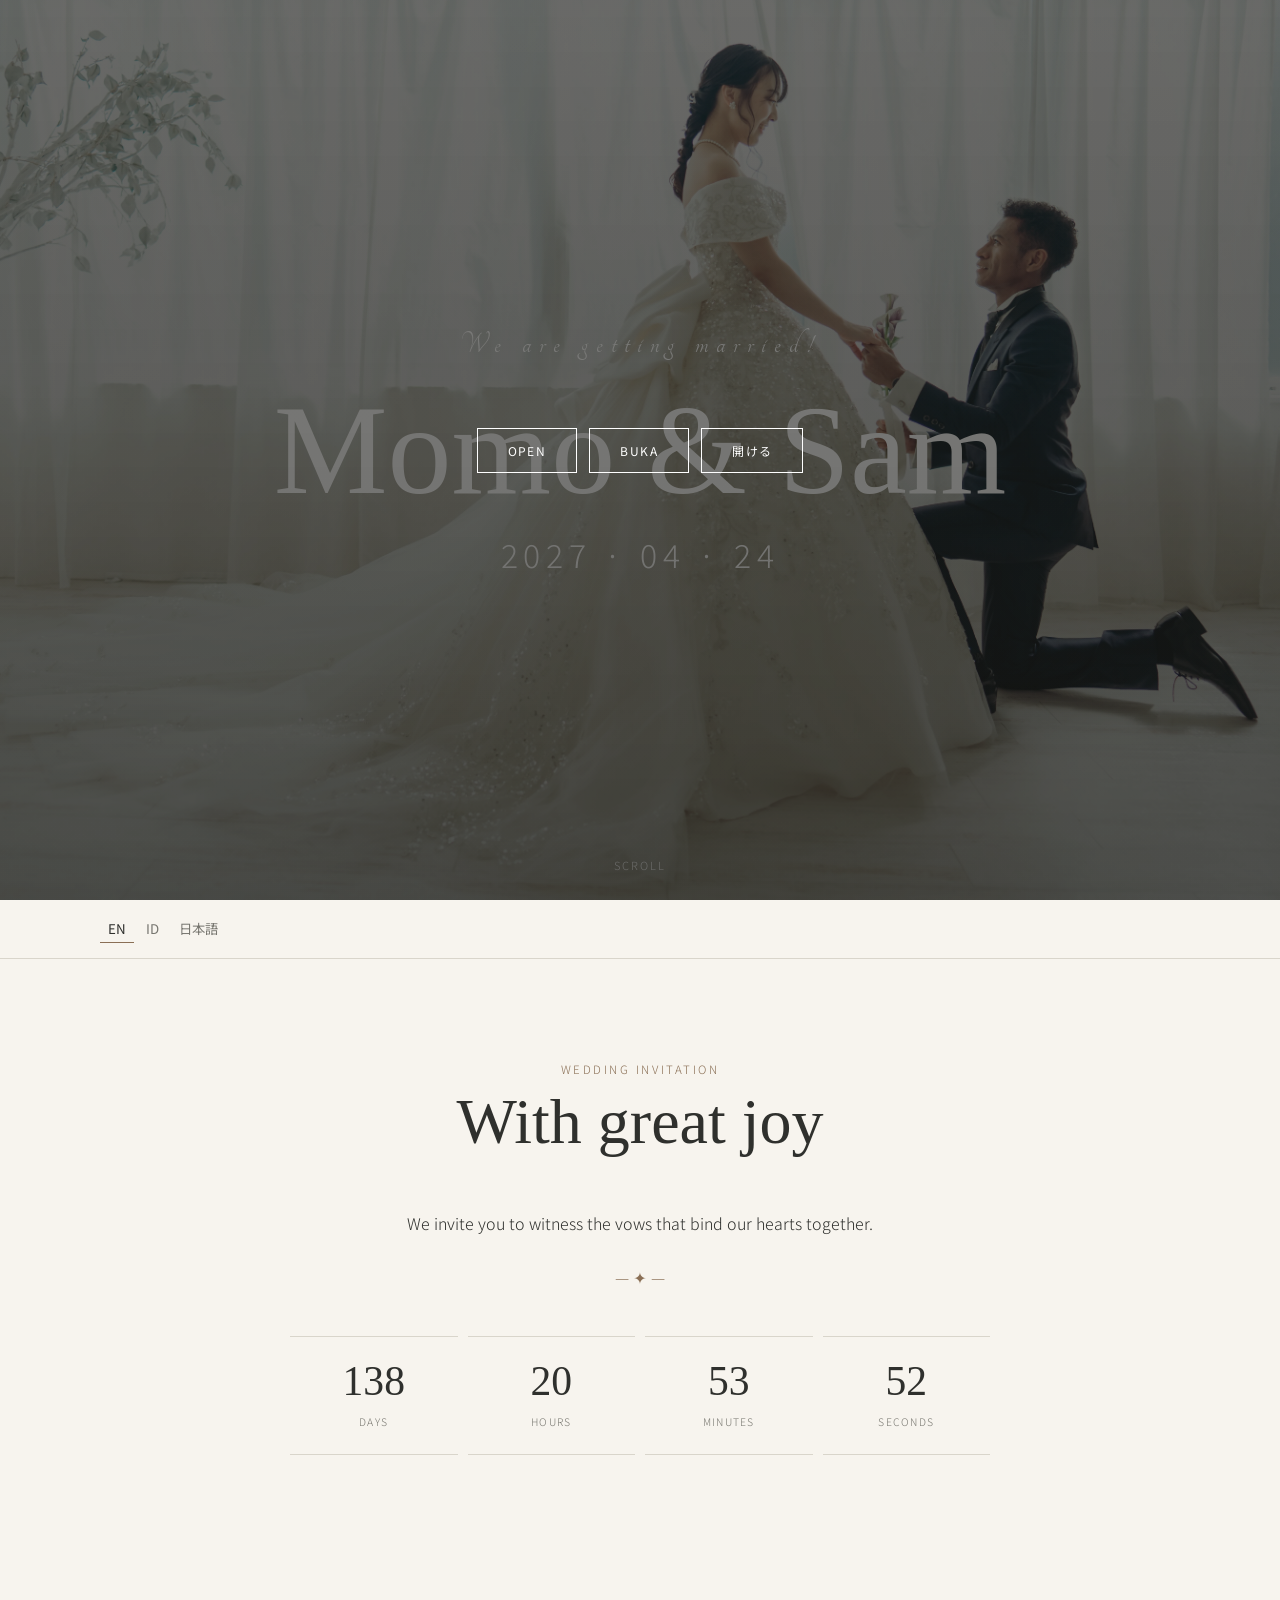
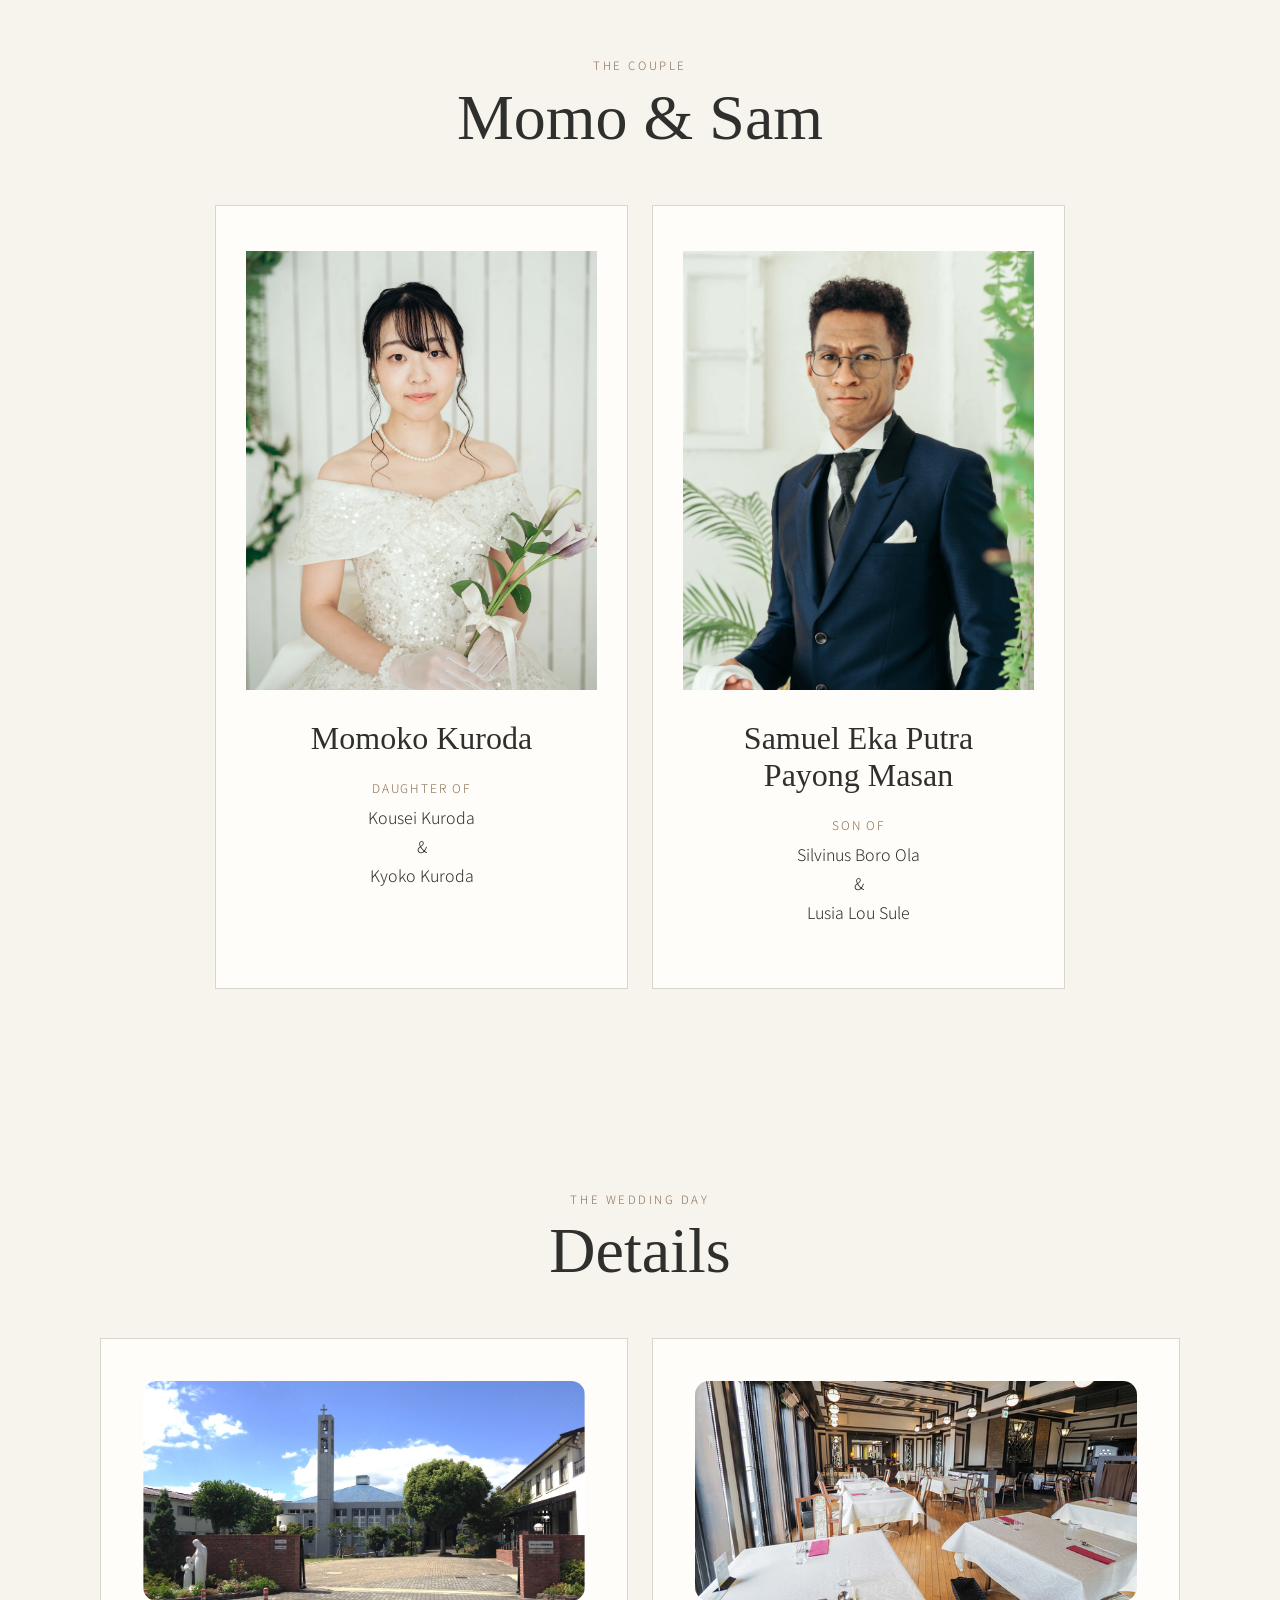
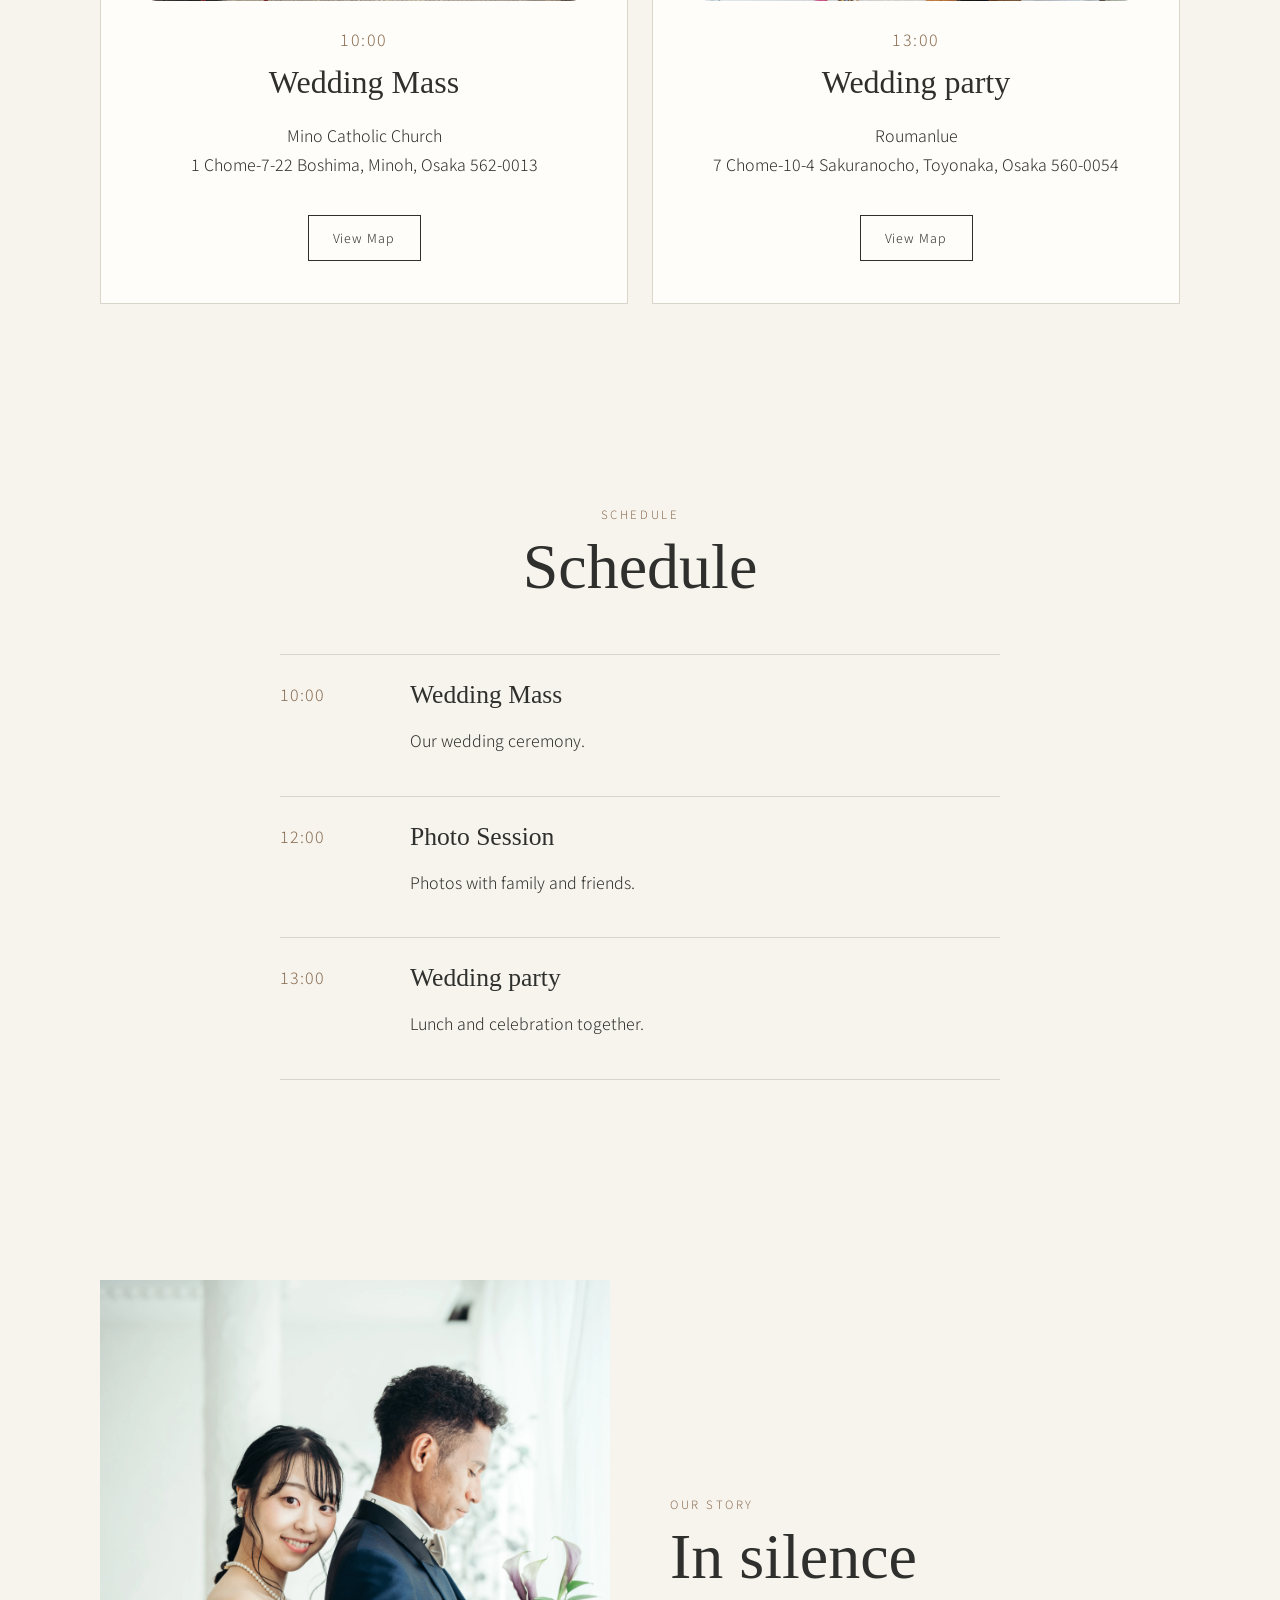
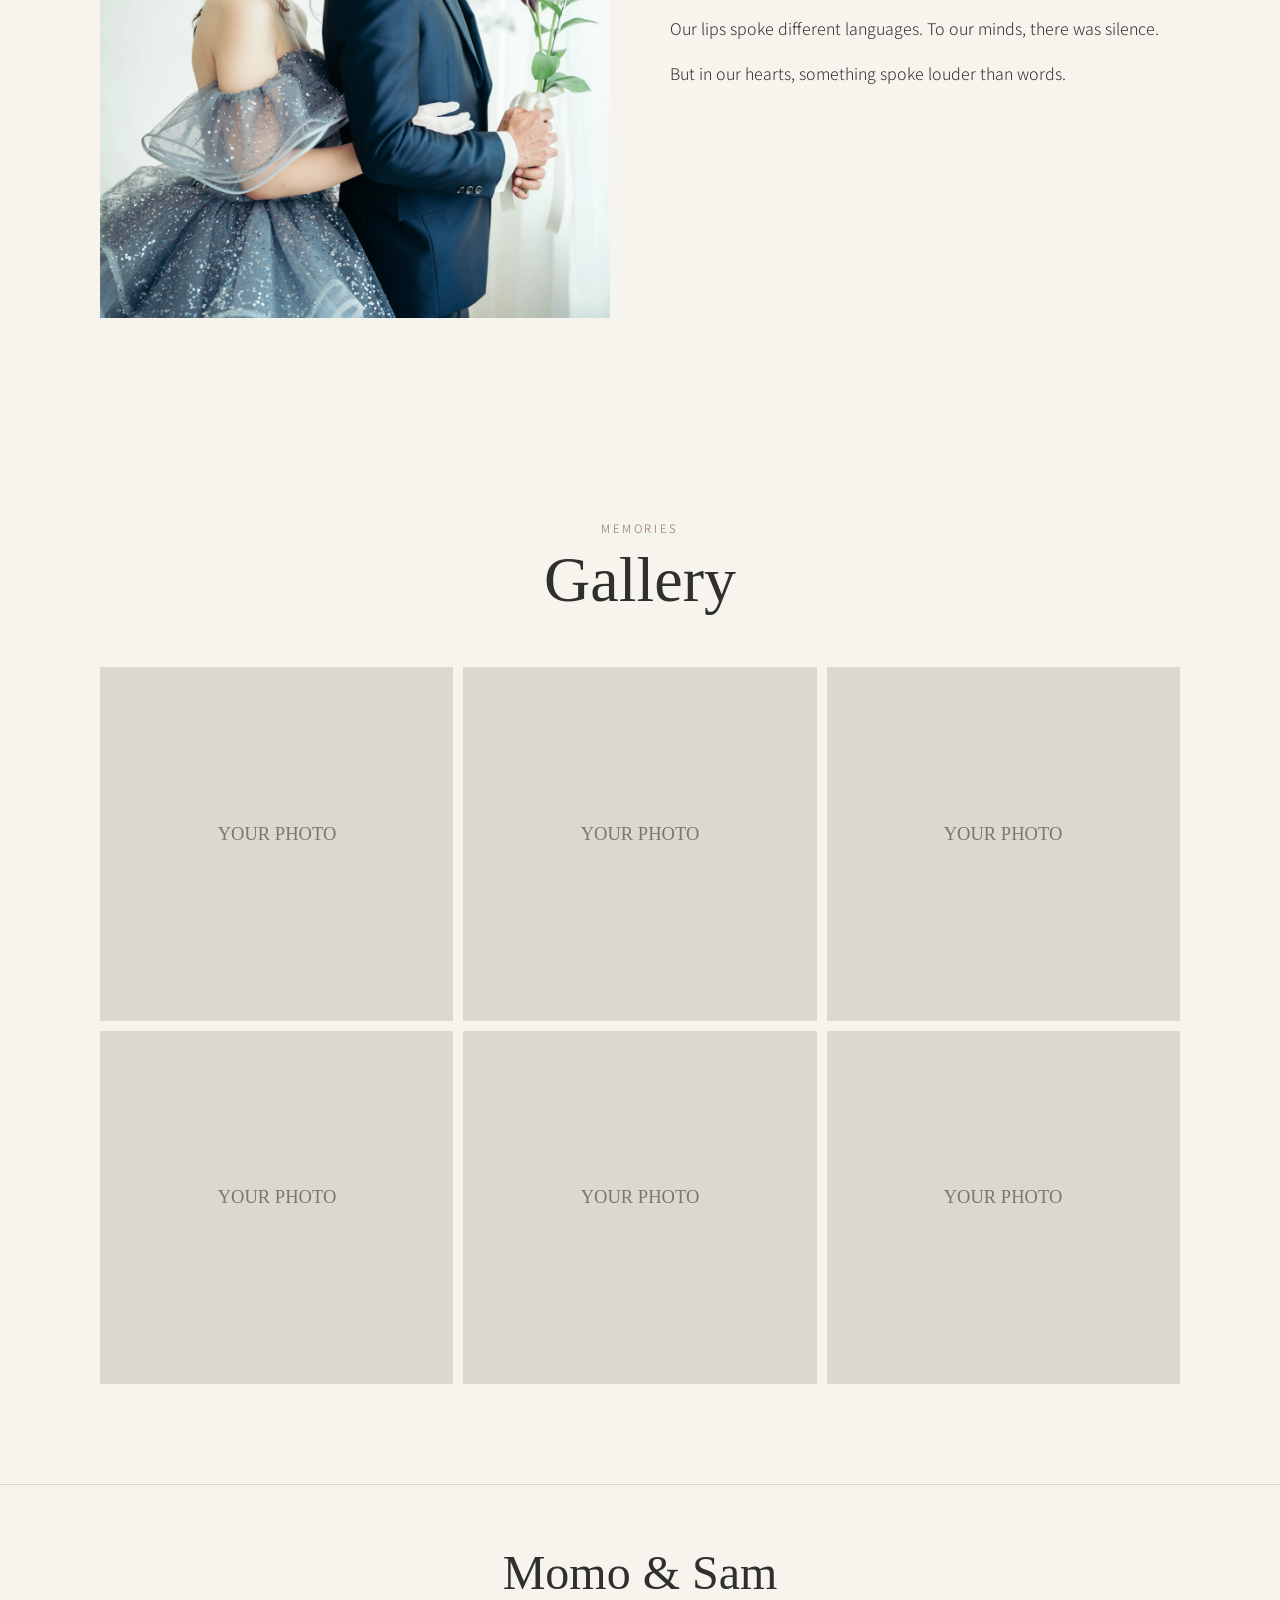
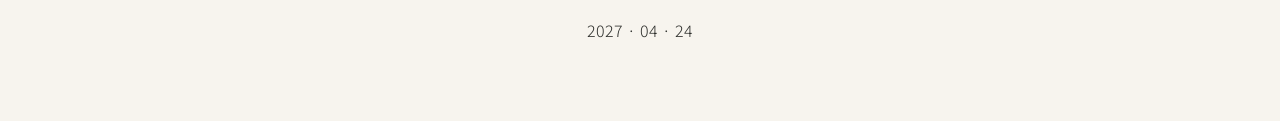
==== commit 2b6927a9: "Update index.html" ====
--- a/index.html
+++ b/index.html
@@ -40,7 +40,7 @@
          data-ja="私たちは結婚します！"></div>
 
     <div class="names">Momo &amp; Sam</div>
-    <div class="date">24 · 04 · 2027</div>
+    <div class="date">2027 · 04 · 24</div>
   </div>
   <div class="scroll"
        data-en="SCROLL"
@@ -158,7 +158,7 @@
         <h3
           data-en="Momoko Kuroda"
           data-id="Momoko Kuroda"
-          data-ja="黒田桃子<br>「クロダモモコ」">
+          data-ja="黒田桃子">
         </h3>
 
         <p class="role"
@@ -170,7 +170,7 @@
         <p
           data-en="Kousei Kuroda<br>&<br>Kyoko Kuroda"
           data-id="Kousei Kuroda<br>&<br>Kyoko Kuroda"
-          data-ja="黒田耕正<br>「クロダコウセイ」<br>&<br>黒田恭子<br>「クロダキョウコ」">
+          data-ja="黒田耕正<br>&<br>黒田恭子">
         </p>
 
       </div>
@@ -188,7 +188,7 @@
         <h3
           data-en="Samuel Eka Putra<br>Payong Masan"
           data-id="Samuel Eka Putra<br>Payong Masan"
-          data-ja="サムエル エカ プトラ パヨン マサン">
+          data-ja="サムエル エカ プトラ<br>パヨン マサン">
         </h3>
 
         <p class="role"
@@ -232,7 +232,7 @@
           <img src="assets/venue_church.jpg" alt="Mino Catholic Church">
         </div>
 
-        <div class="time">11:00</div>
+        <div class="time">10:00</div>
 
         <h3
           data-en="Wedding Mass"
@@ -263,14 +263,14 @@
         <div class="time">13:00</div>
 
         <h3
-          data-en="Reception"
+          data-en="Wedding party"
           data-id="Resepsi"
-          data-ja="披露宴"></h3>
+          data-ja="ウェディングパーティ"></h3>
 
         <p
-          data-en="Roumanlu<br>7 Chome-10-4 Sakuranocho, Toyonaka, Osaka 560-0054"
-          data-id="Roumanlu<br>7 Chome-10-4 Sakuranocho, Toyonaka, Osaka 560-0054"
-          data-ja="ローマンル<br>7 Chome-10-4 Sakuranocho, Toyonaka, Osaka 560-0054">
+          data-en="Roumanlue<br>7 Chome-10-4 Sakuranocho, Toyonaka, Osaka 560-0054"
+          data-id="Roumanlue<br>7 Chome-10-4 Sakuranocho, Toyonaka, Osaka 560-0054"
+          data-ja="チャイナダイニン 浪曼路(ローマンルゥ)<br>7 Chome-10-4 Sakuranocho, Toyonaka, Osaka 560-0054">
         </p>
 
         <a class="button"
@@ -303,7 +303,7 @@
     <div class="timeline">
 
       <div class="event">
-        <div class="event-time">11:00</div>
+        <div class="event-time">10:00</div>
         <div>
           <h3
             data-en="Wedding Mass"
@@ -415,7 +415,7 @@
 
 <footer>
   <div class="footer-names">Momo &amp; Sam</div>
-  <p>24 · 04 · 2027</p>
+  <p>2027 · 04 · 24</p>
 </footer>
 
 </div>
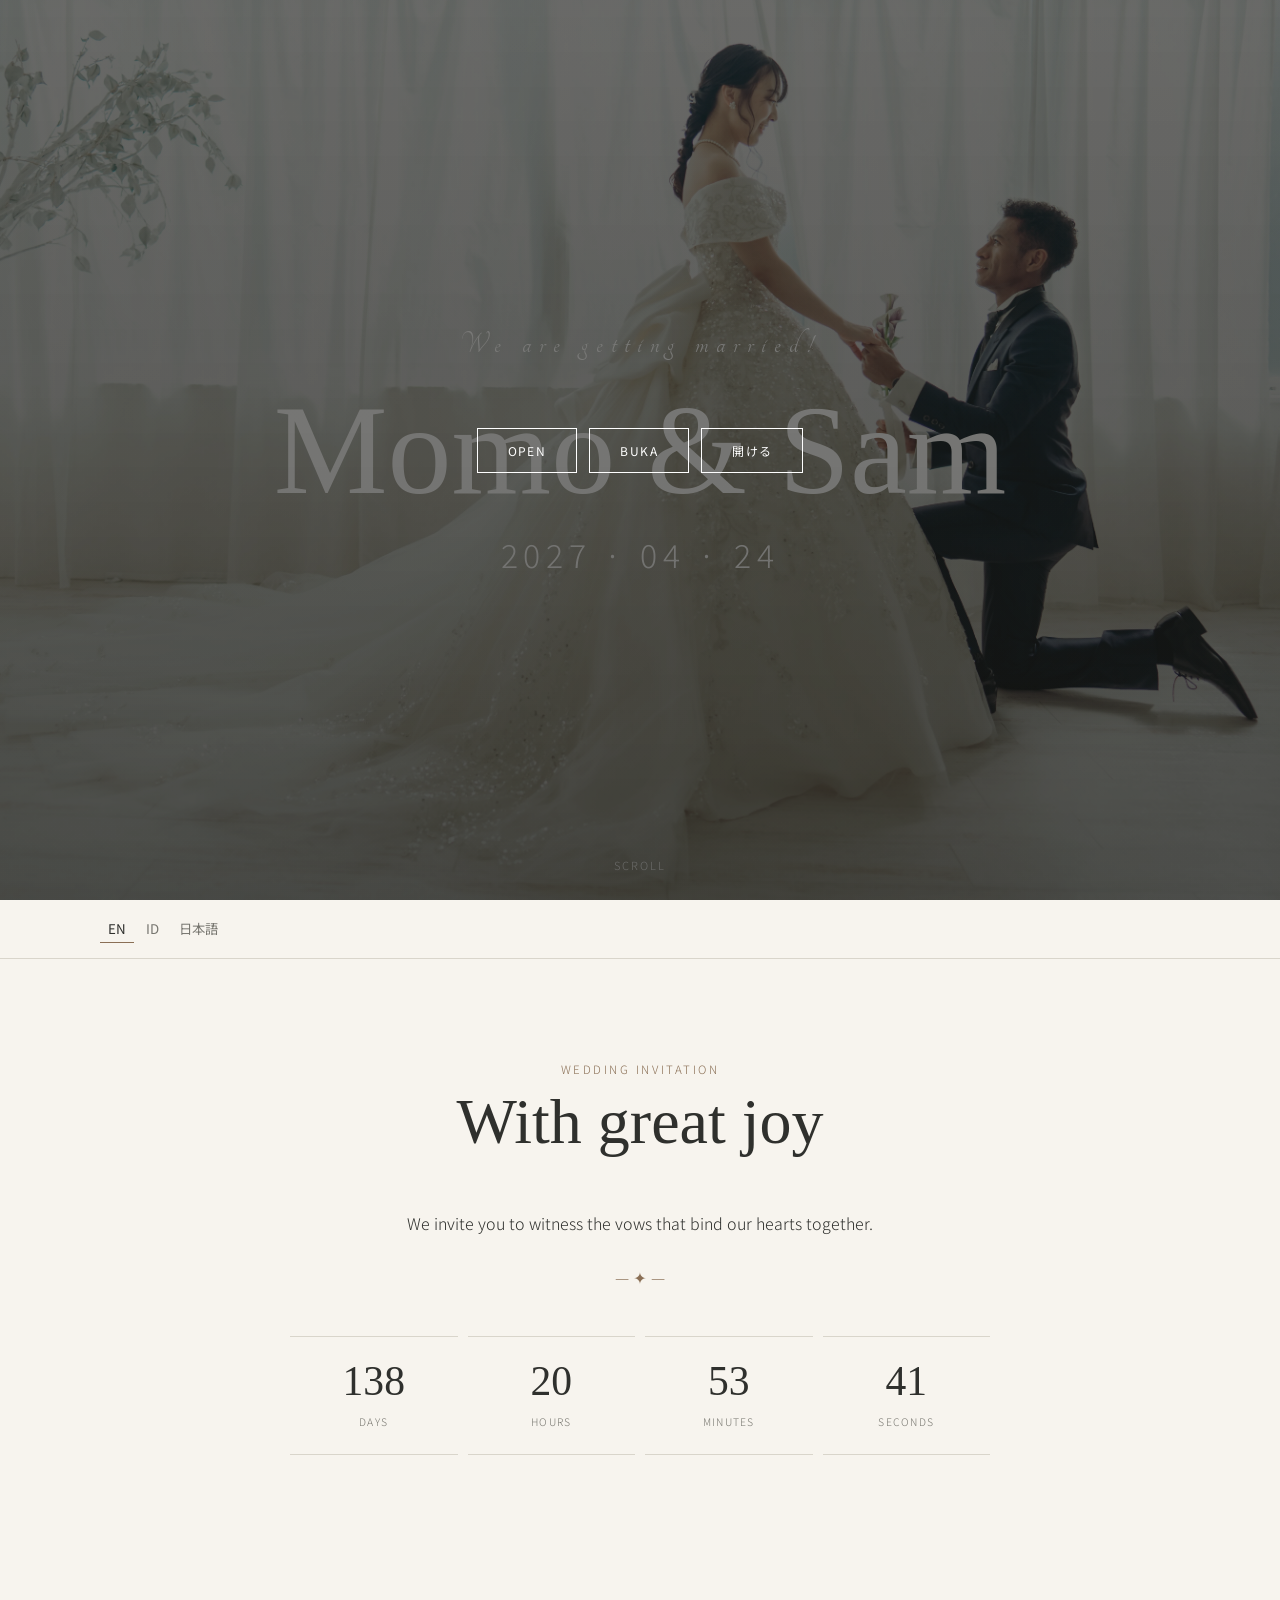
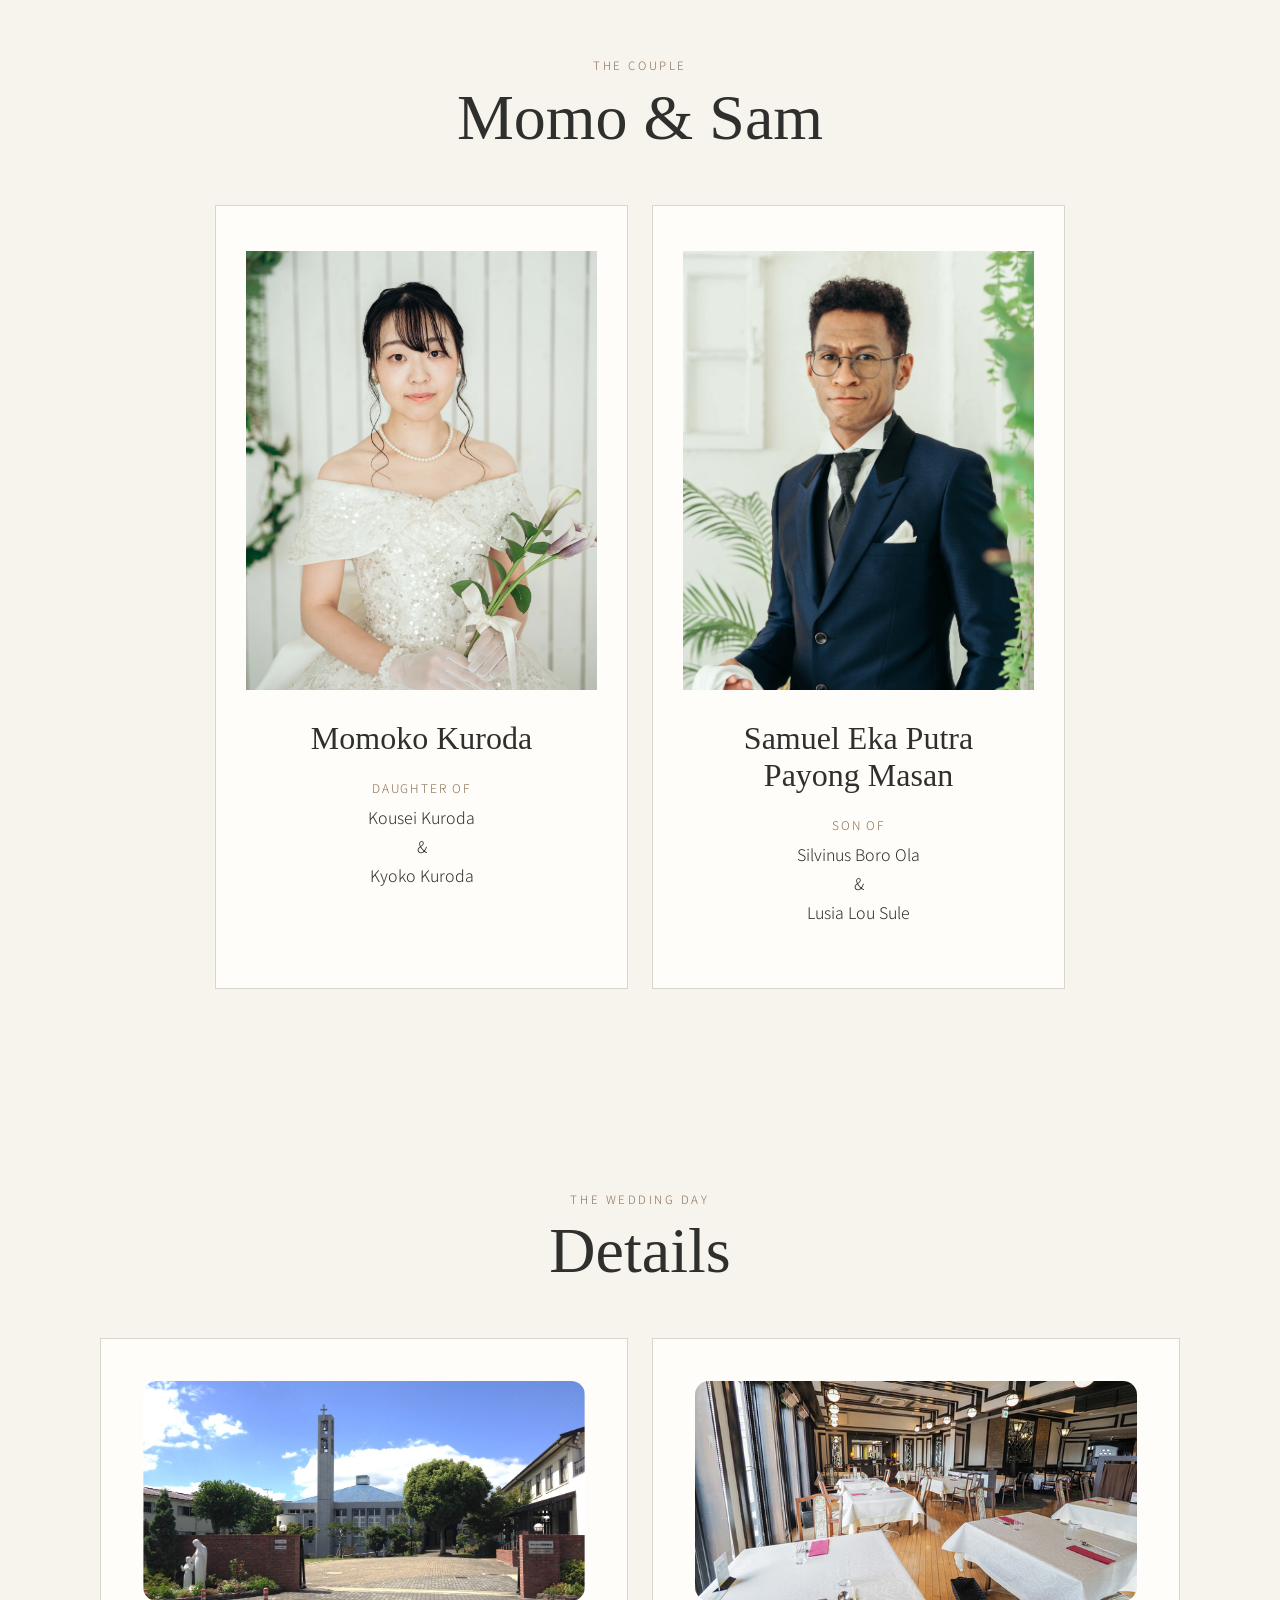
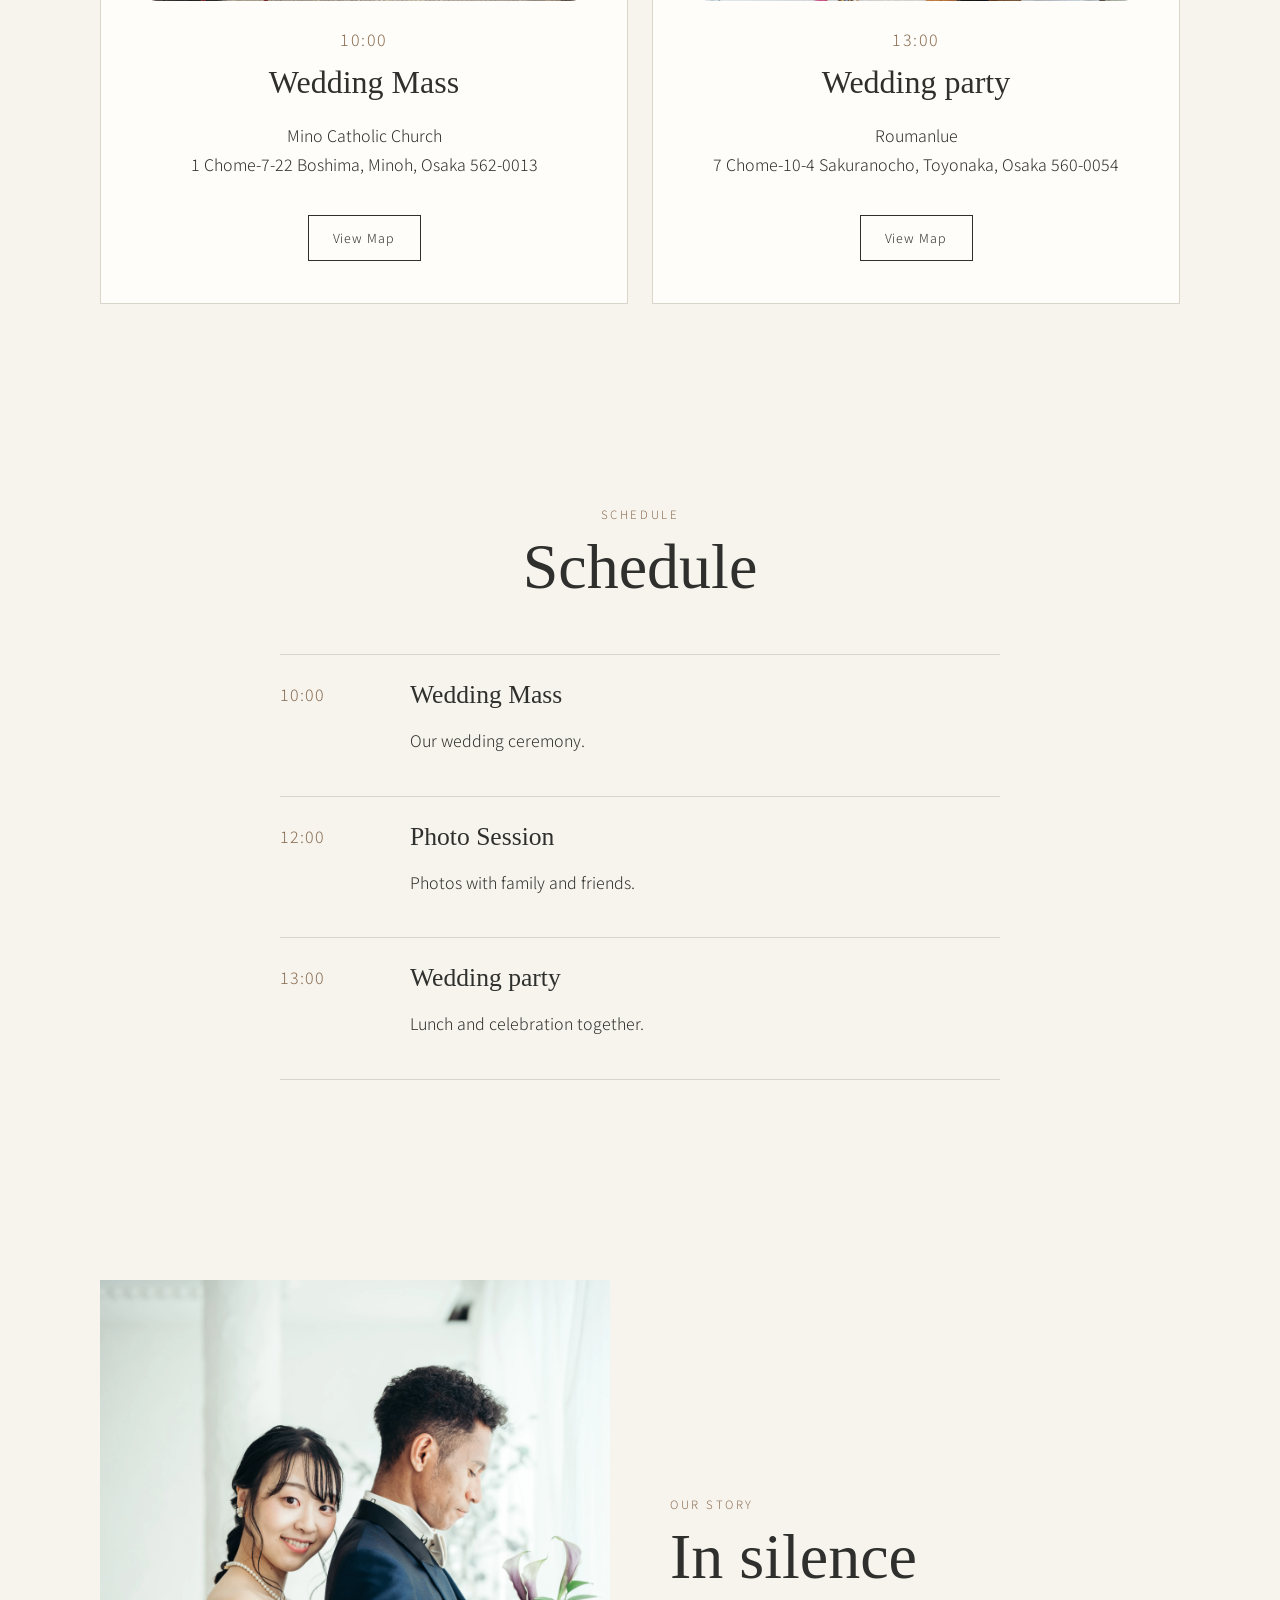
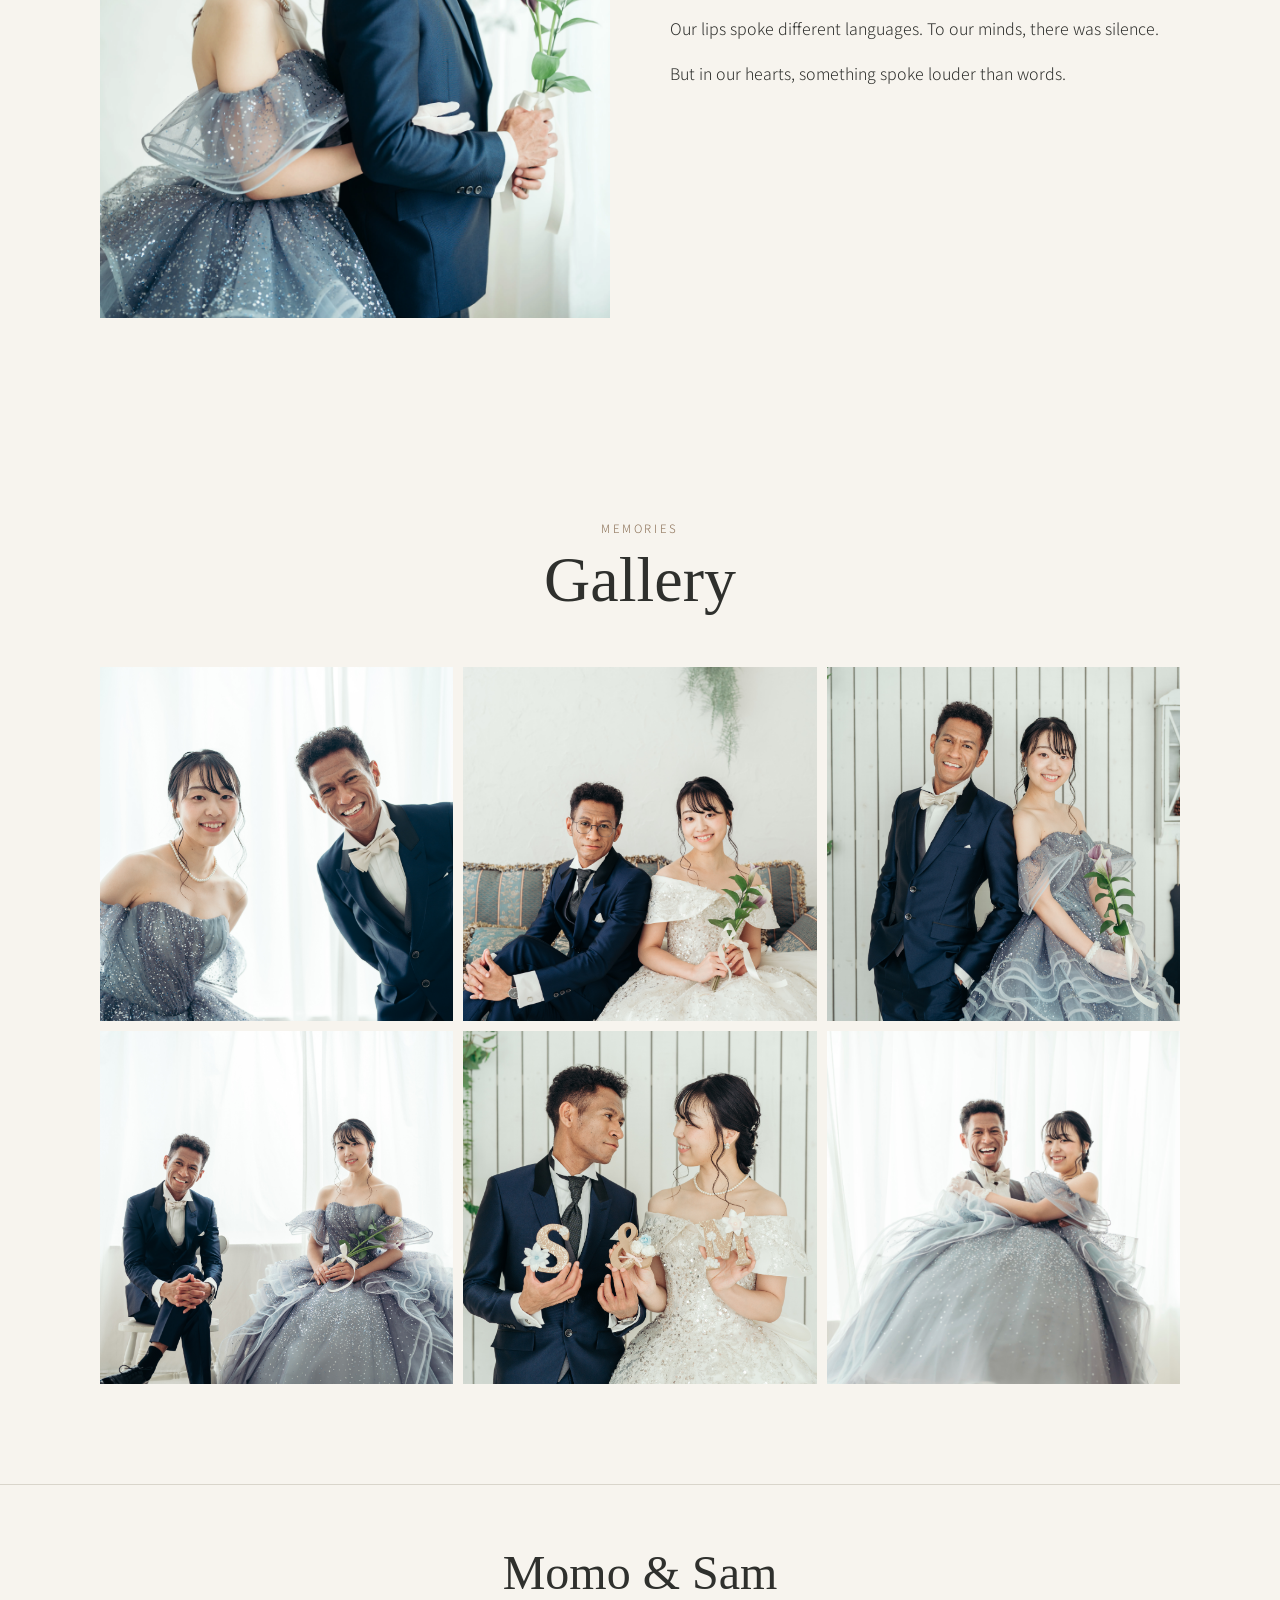
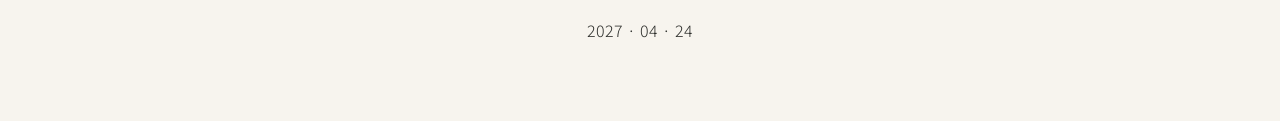
==== commit 14c7b301: "Add galery" ====
--- a/index.html
+++ b/index.html
@@ -400,12 +400,12 @@
     </div>
 
     <div class="gallery">
-      <img src="assets/photo-placeholder.svg" alt="Foto">
-      <img src="assets/photo-placeholder.svg" alt="Foto">
-      <img src="assets/photo-placeholder.svg" alt="Foto">
-      <img src="assets/photo-placeholder.svg" alt="Foto">
-      <img src="assets/photo-placeholder.svg" alt="Foto">
-      <img src="assets/photo-placeholder.svg" alt="Foto">
+      <img src="assets/IMG_0028.JPG" alt="Foto">
+      <img src="assets/IMG_0222.JPG" alt="Foto">
+      <img src="assets/IMG_0138.JPG" alt="Foto">
+      <img src="assets/IMG_0161.JPG" alt="Foto">
+      <img src="assets/IMG_0181.JPG" alt="Foto">
+      <img src="assets/IMG_0214.jpg" alt="Foto">
     </div>
 
   </div>
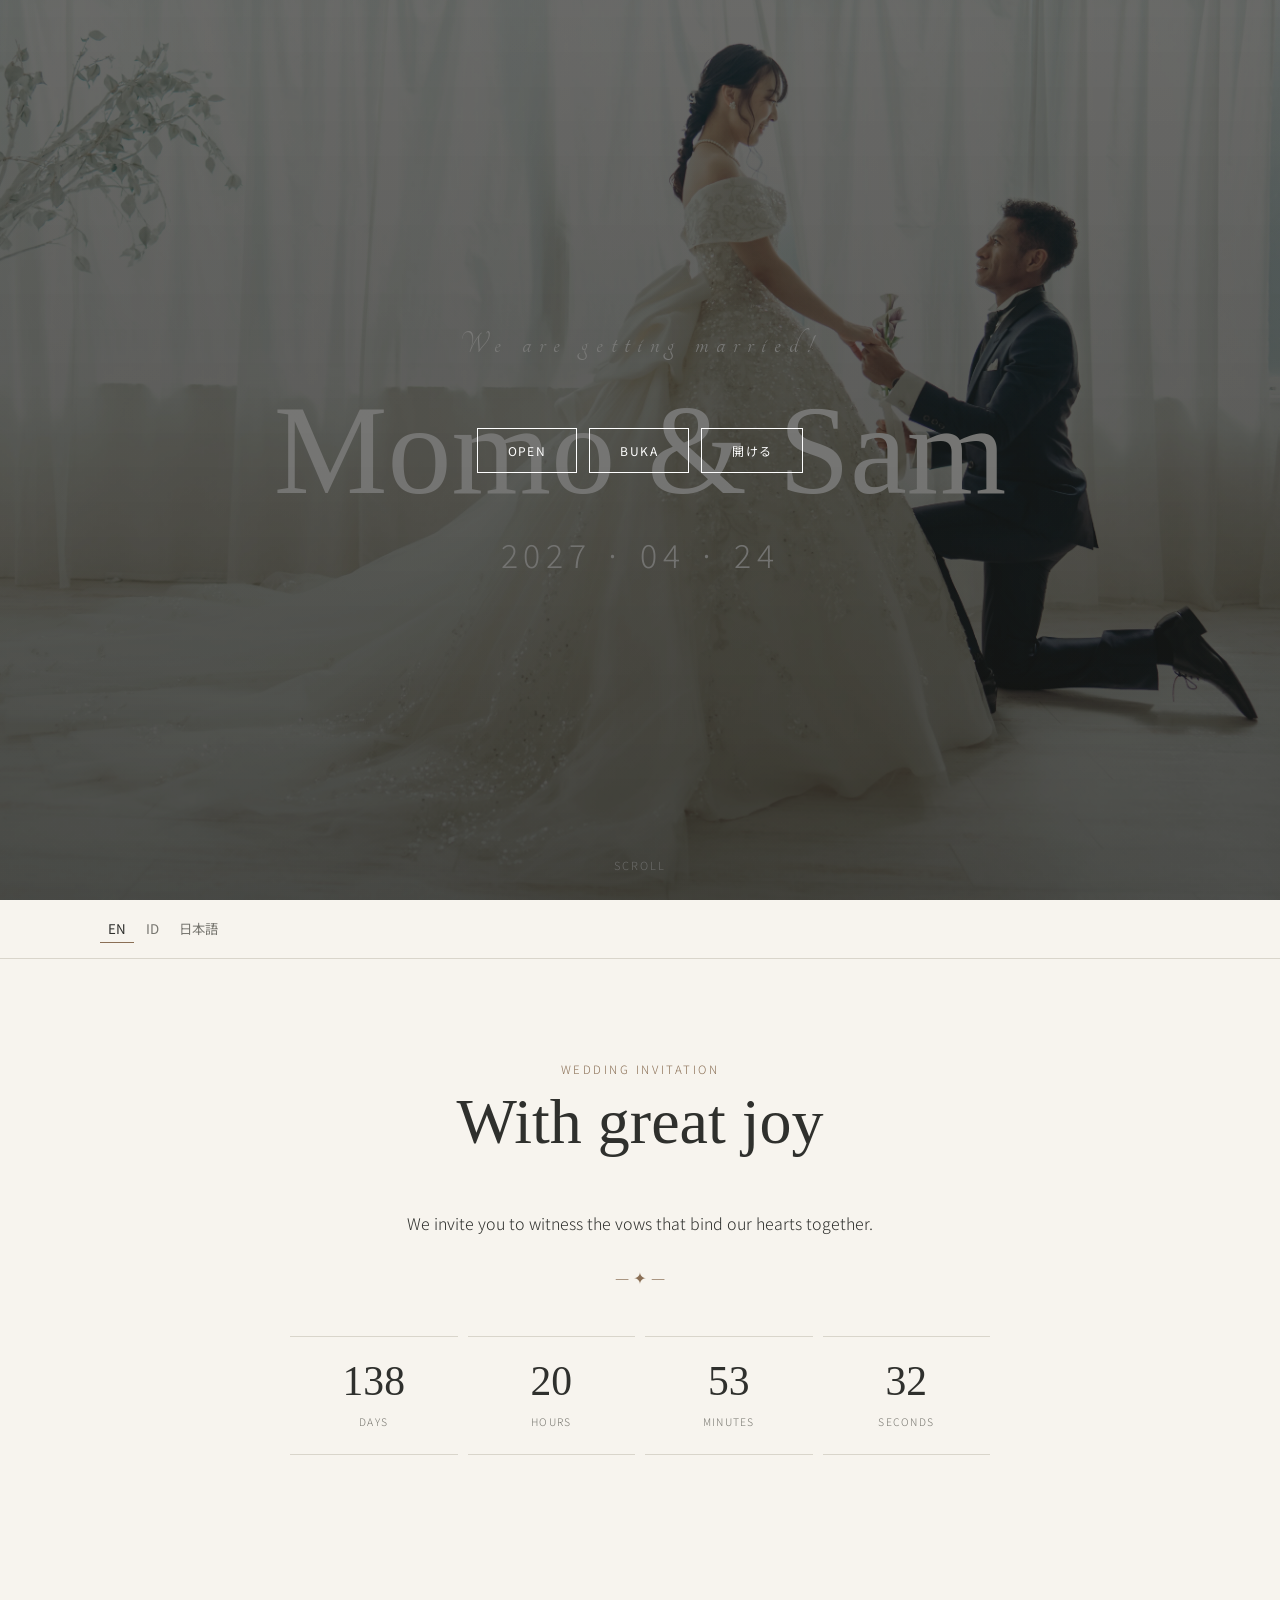
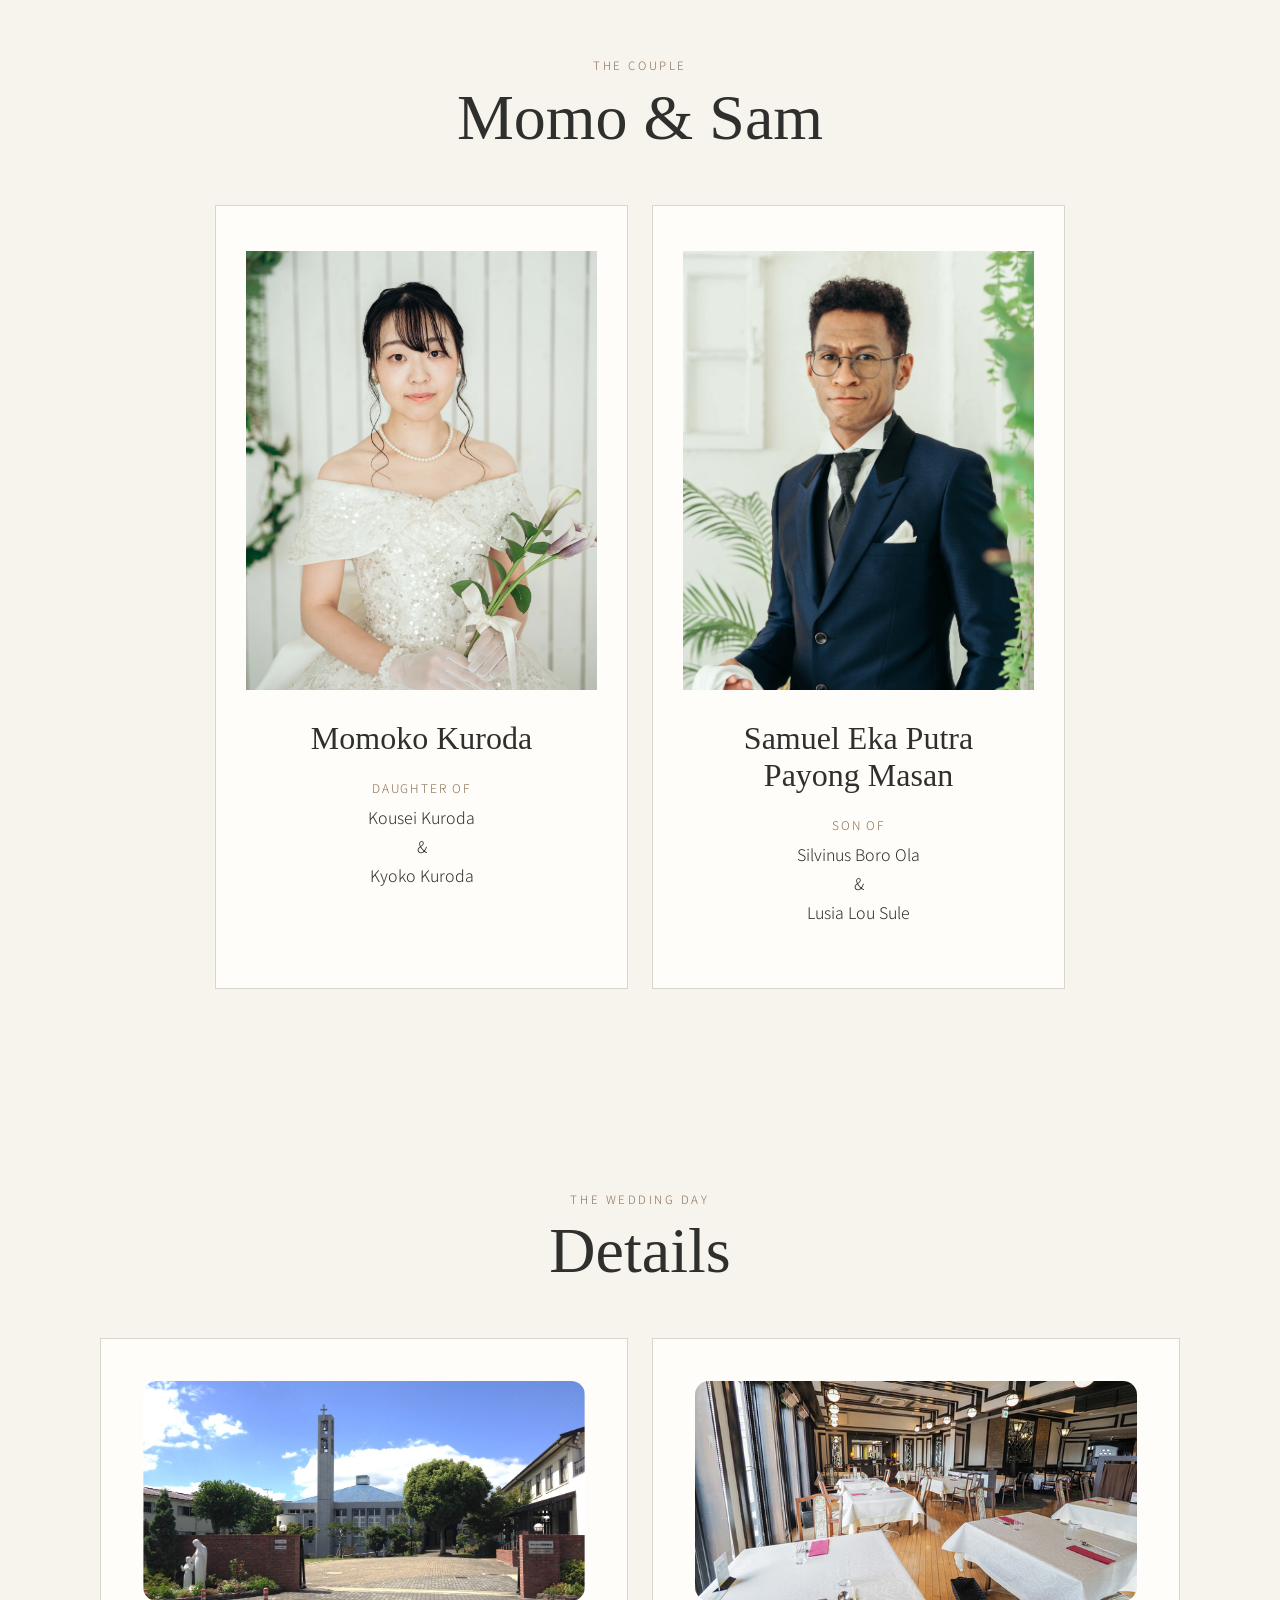
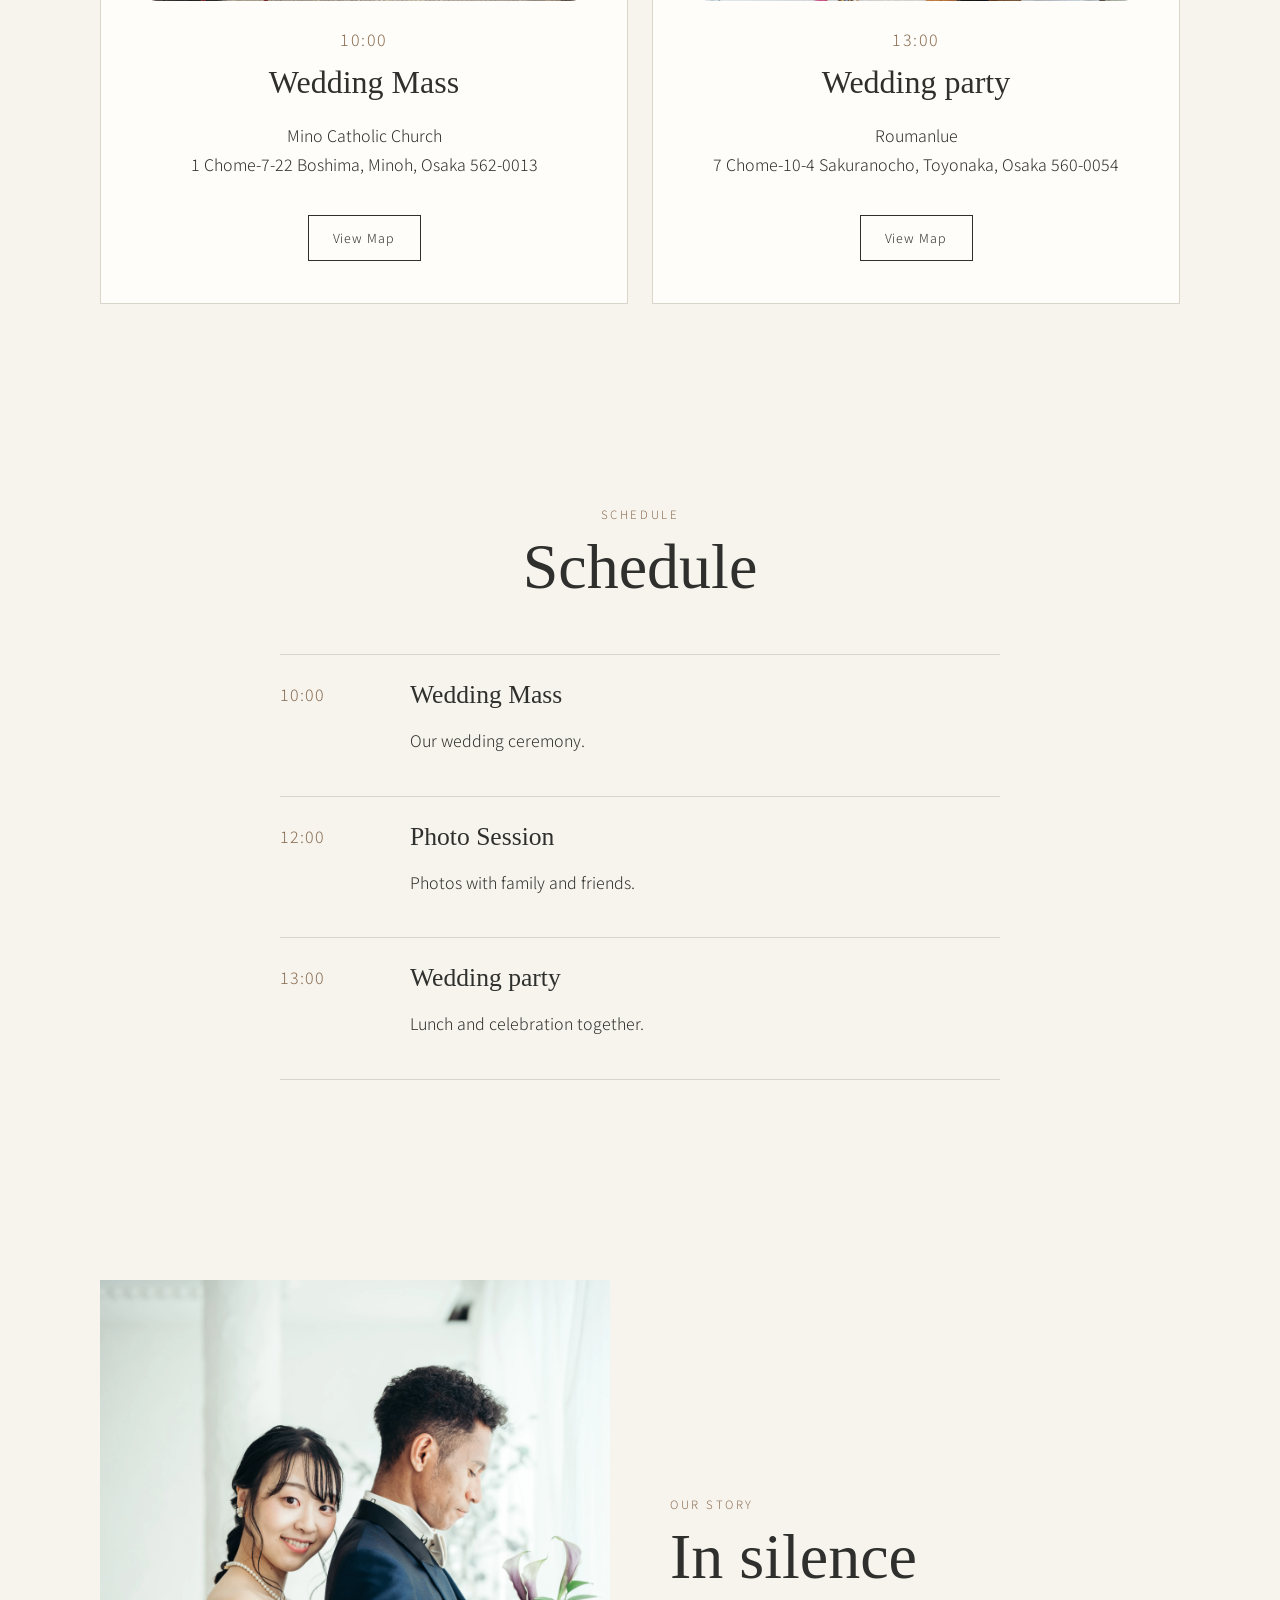
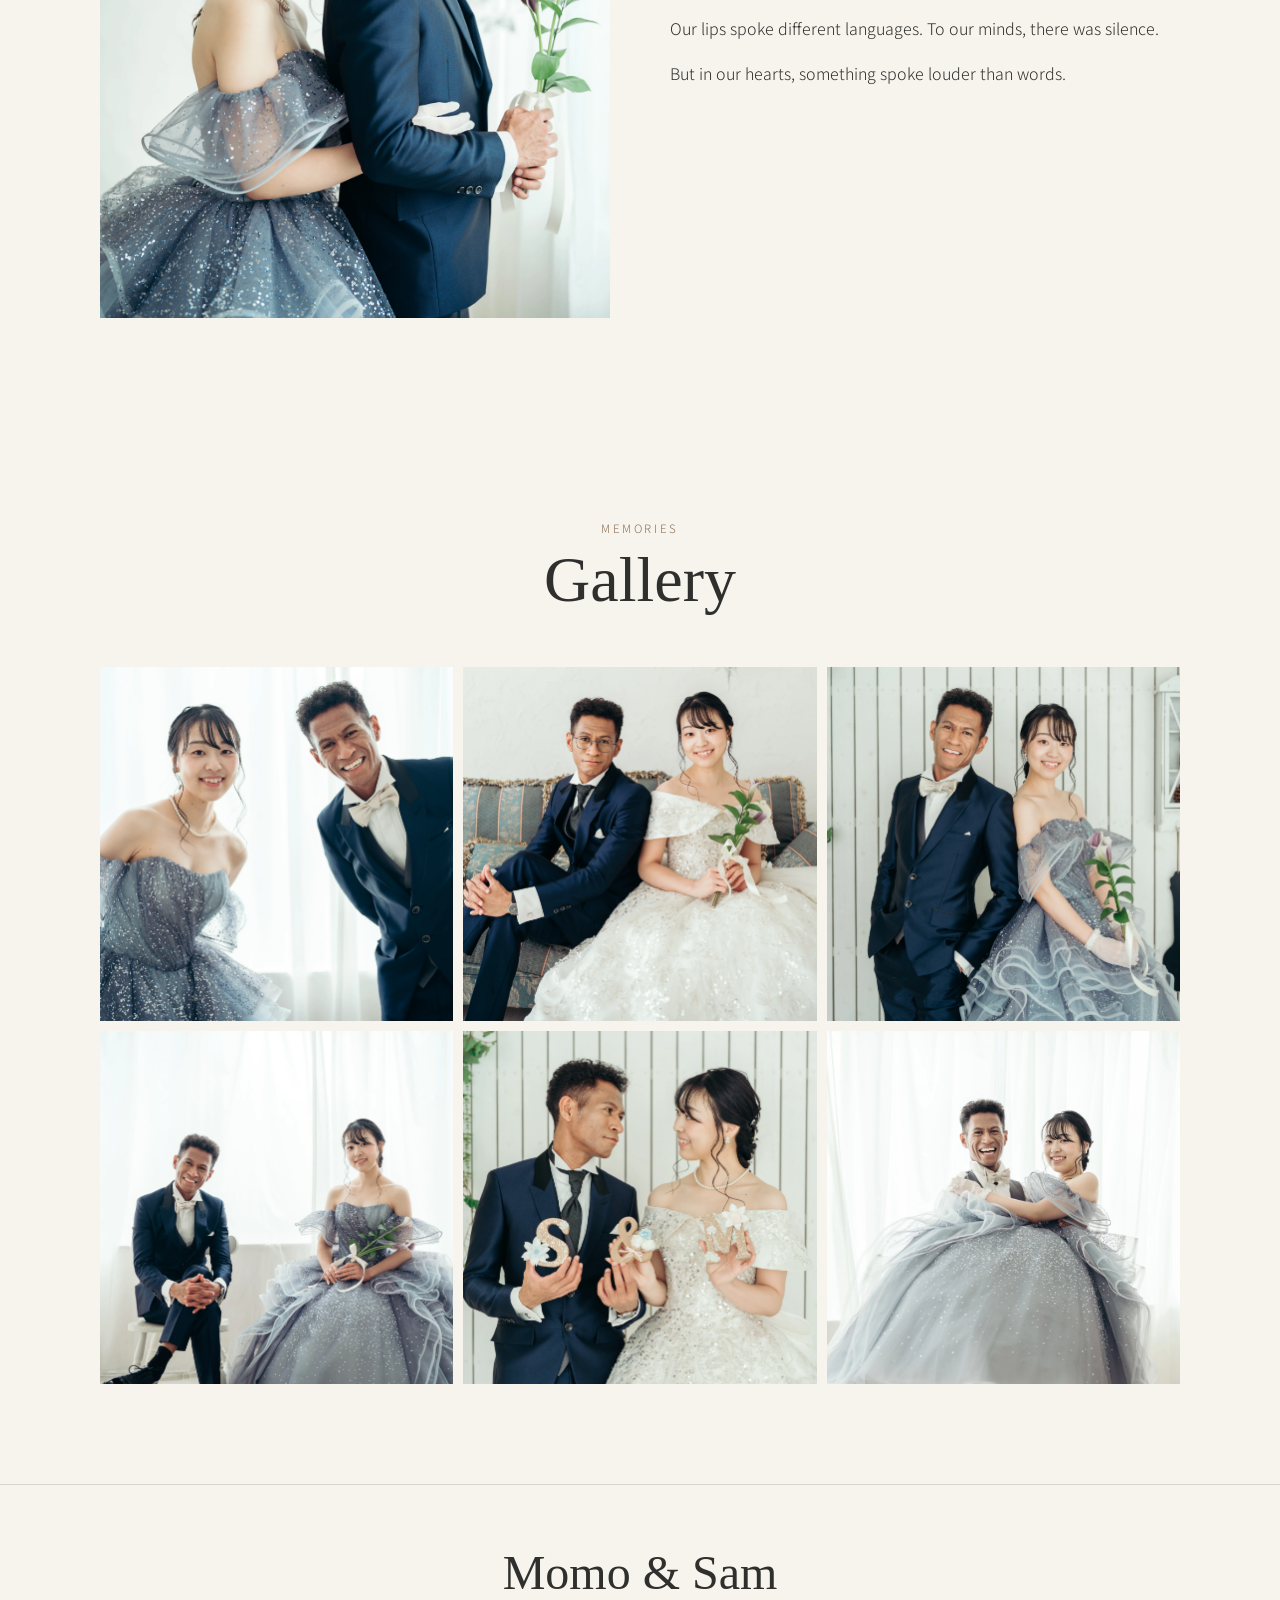
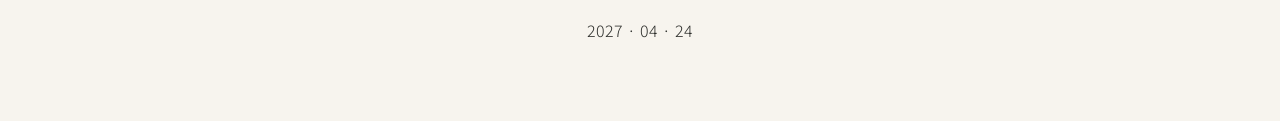
==== commit 66a6c5a3: "Resize pictures" ====
--- a/index.html
+++ b/index.html
@@ -400,12 +400,12 @@
     </div>
 
     <div class="gallery">
-      <img src="assets/IMG_0028.JPG" alt="Foto">
-      <img src="assets/IMG_0222.JPG" alt="Foto">
-      <img src="assets/IMG_0138.JPG" alt="Foto">
-      <img src="assets/IMG_0161.JPG" alt="Foto">
-      <img src="assets/IMG_0181.JPG" alt="Foto">
-      <img src="assets/IMG_0214.jpg" alt="Foto">
+      <img src="assets/IMG_0028.webp" alt="Foto">
+      <img src="assets/IMG_0222.webp" alt="Foto">
+      <img src="assets/IMG_0138.webp" alt="Foto">
+      <img src="assets/IMG_0161.webp" alt="Foto">
+      <img src="assets/IMG_0181.webp" alt="Foto">
+      <img src="assets/IMG_0214.webp" alt="Foto">
     </div>
 
   </div>
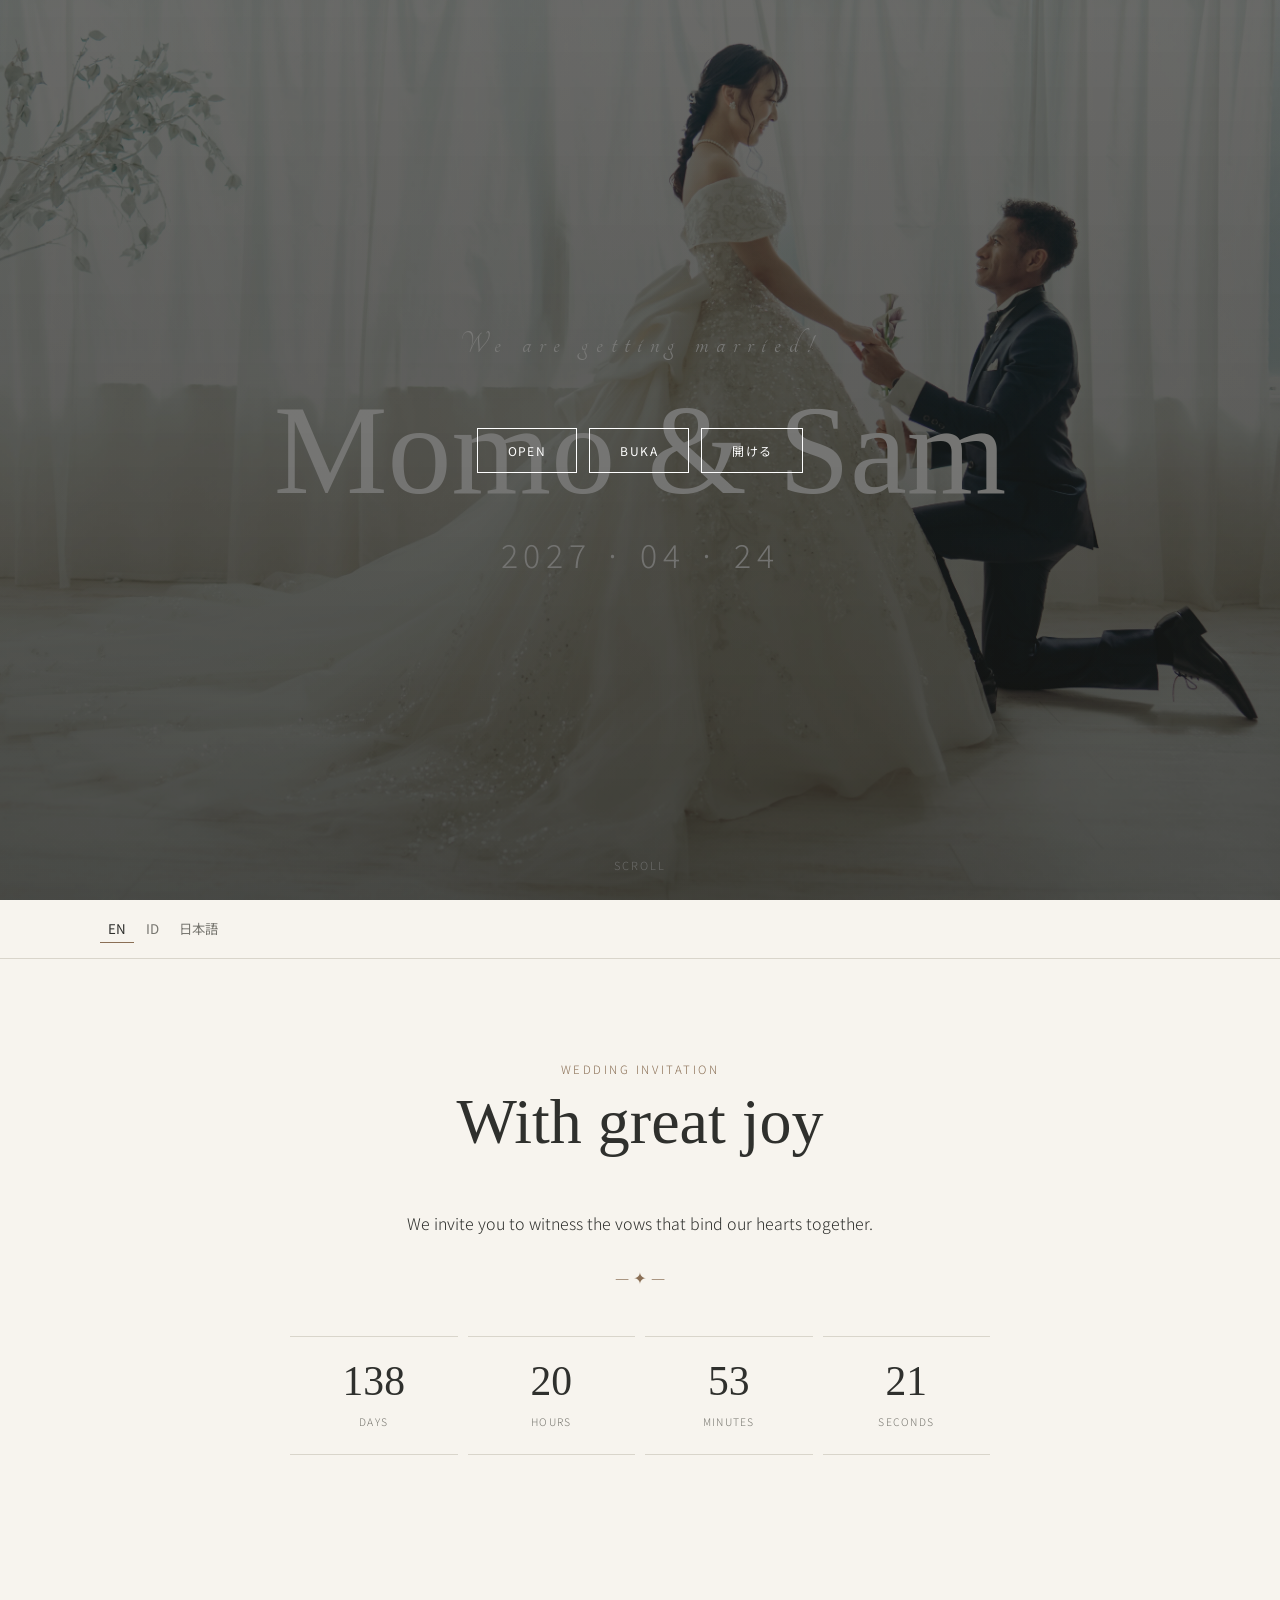
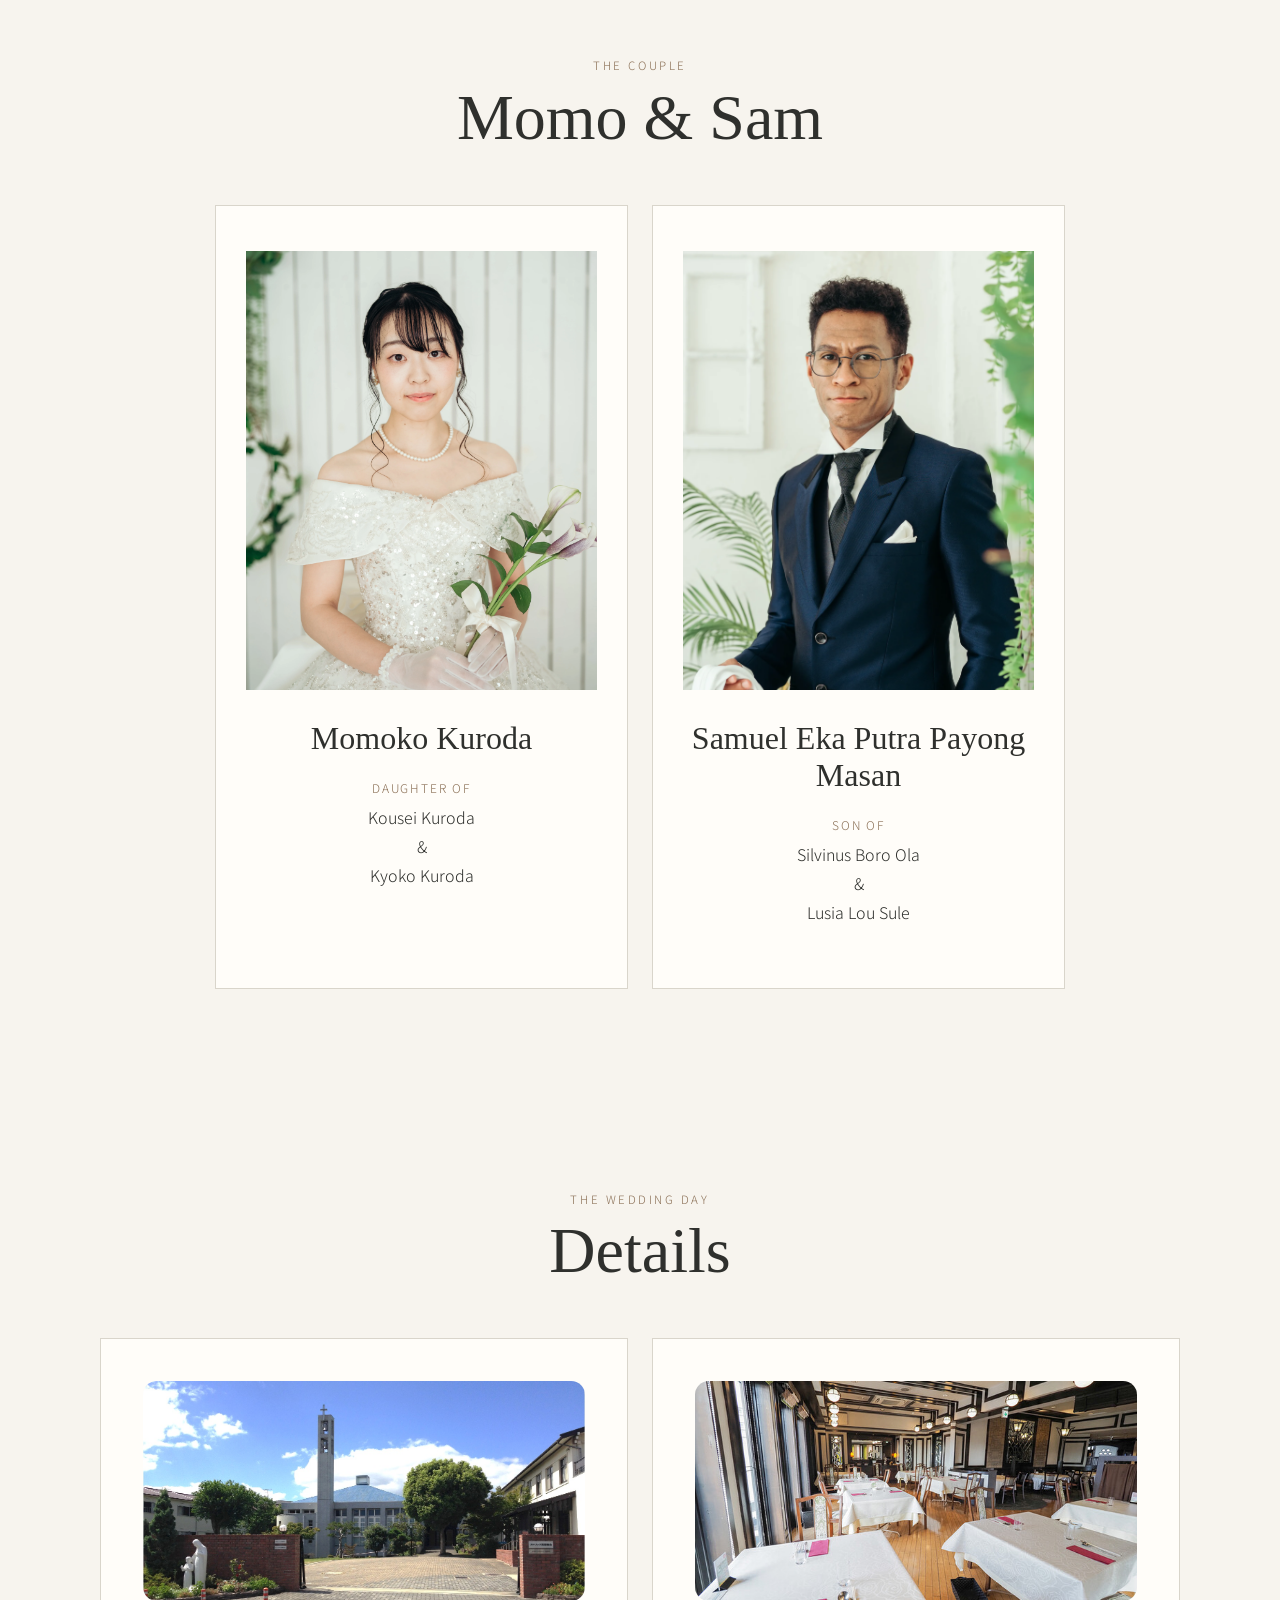
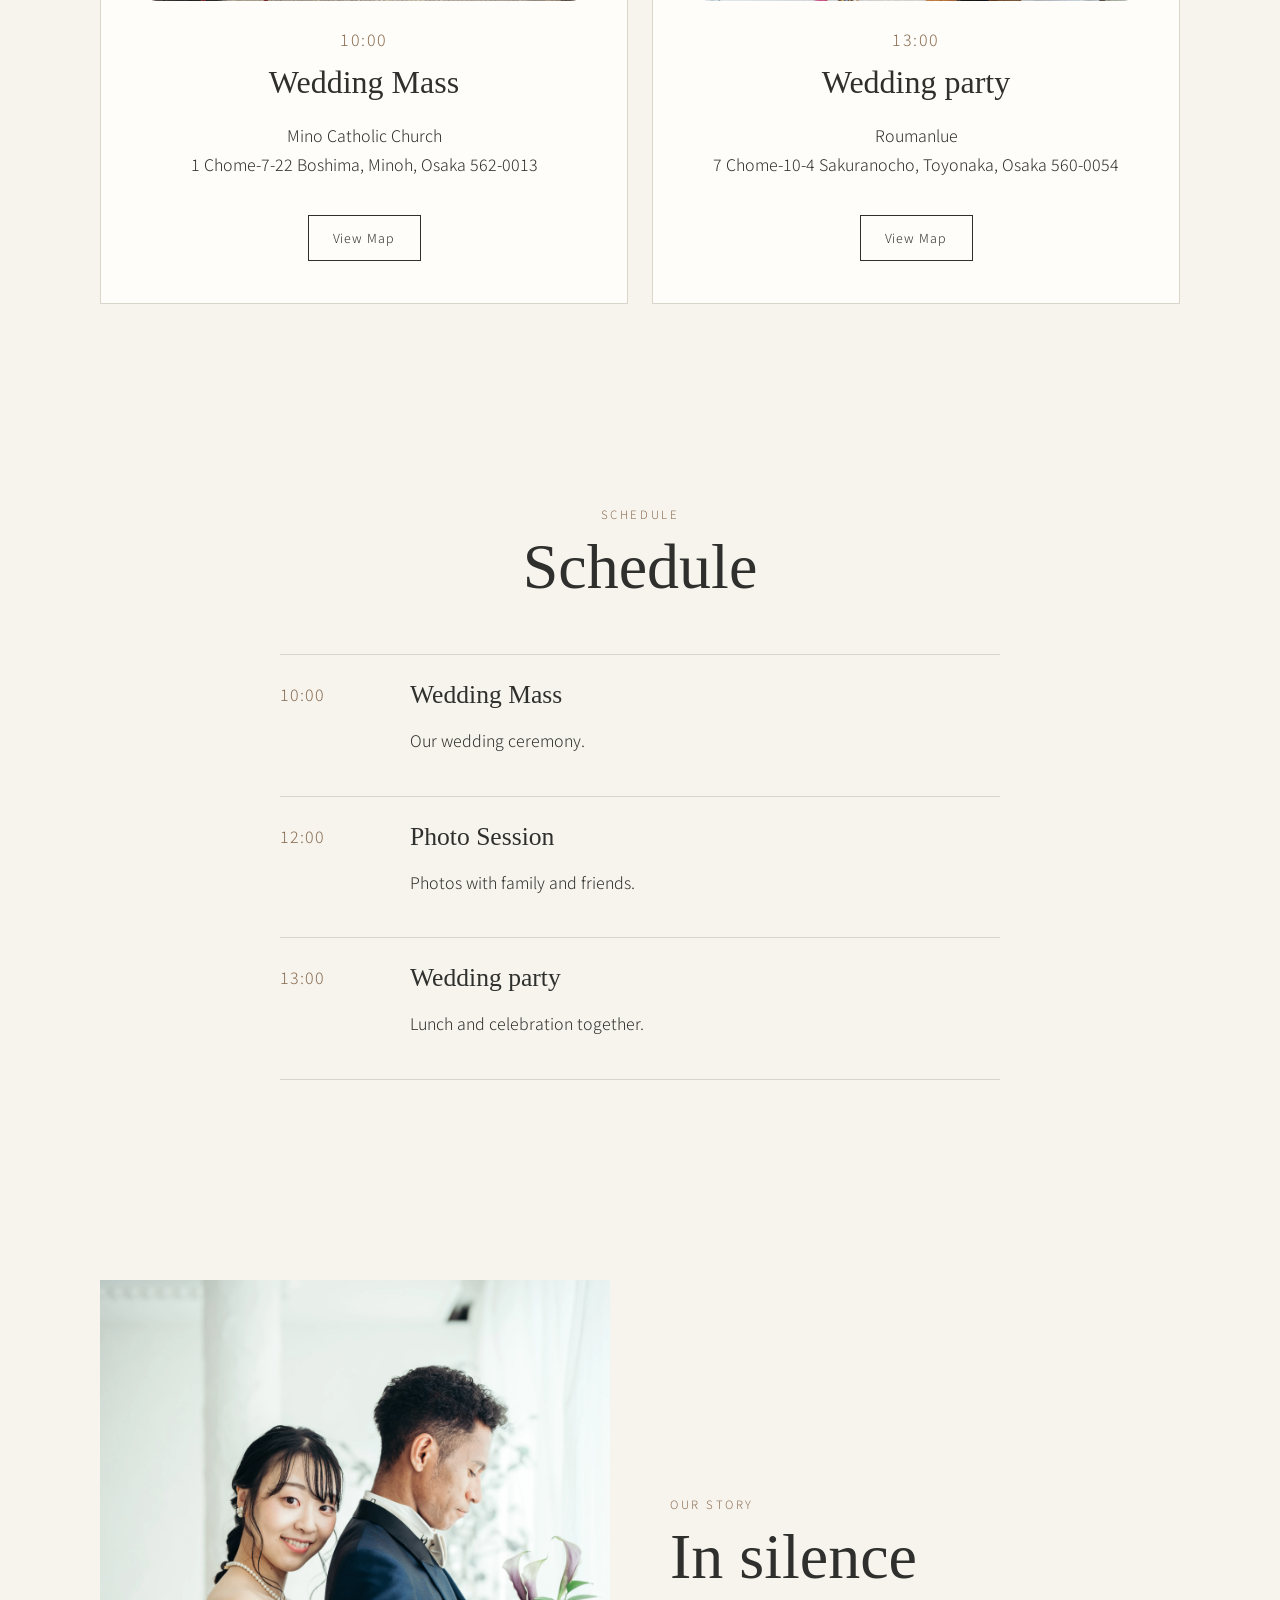
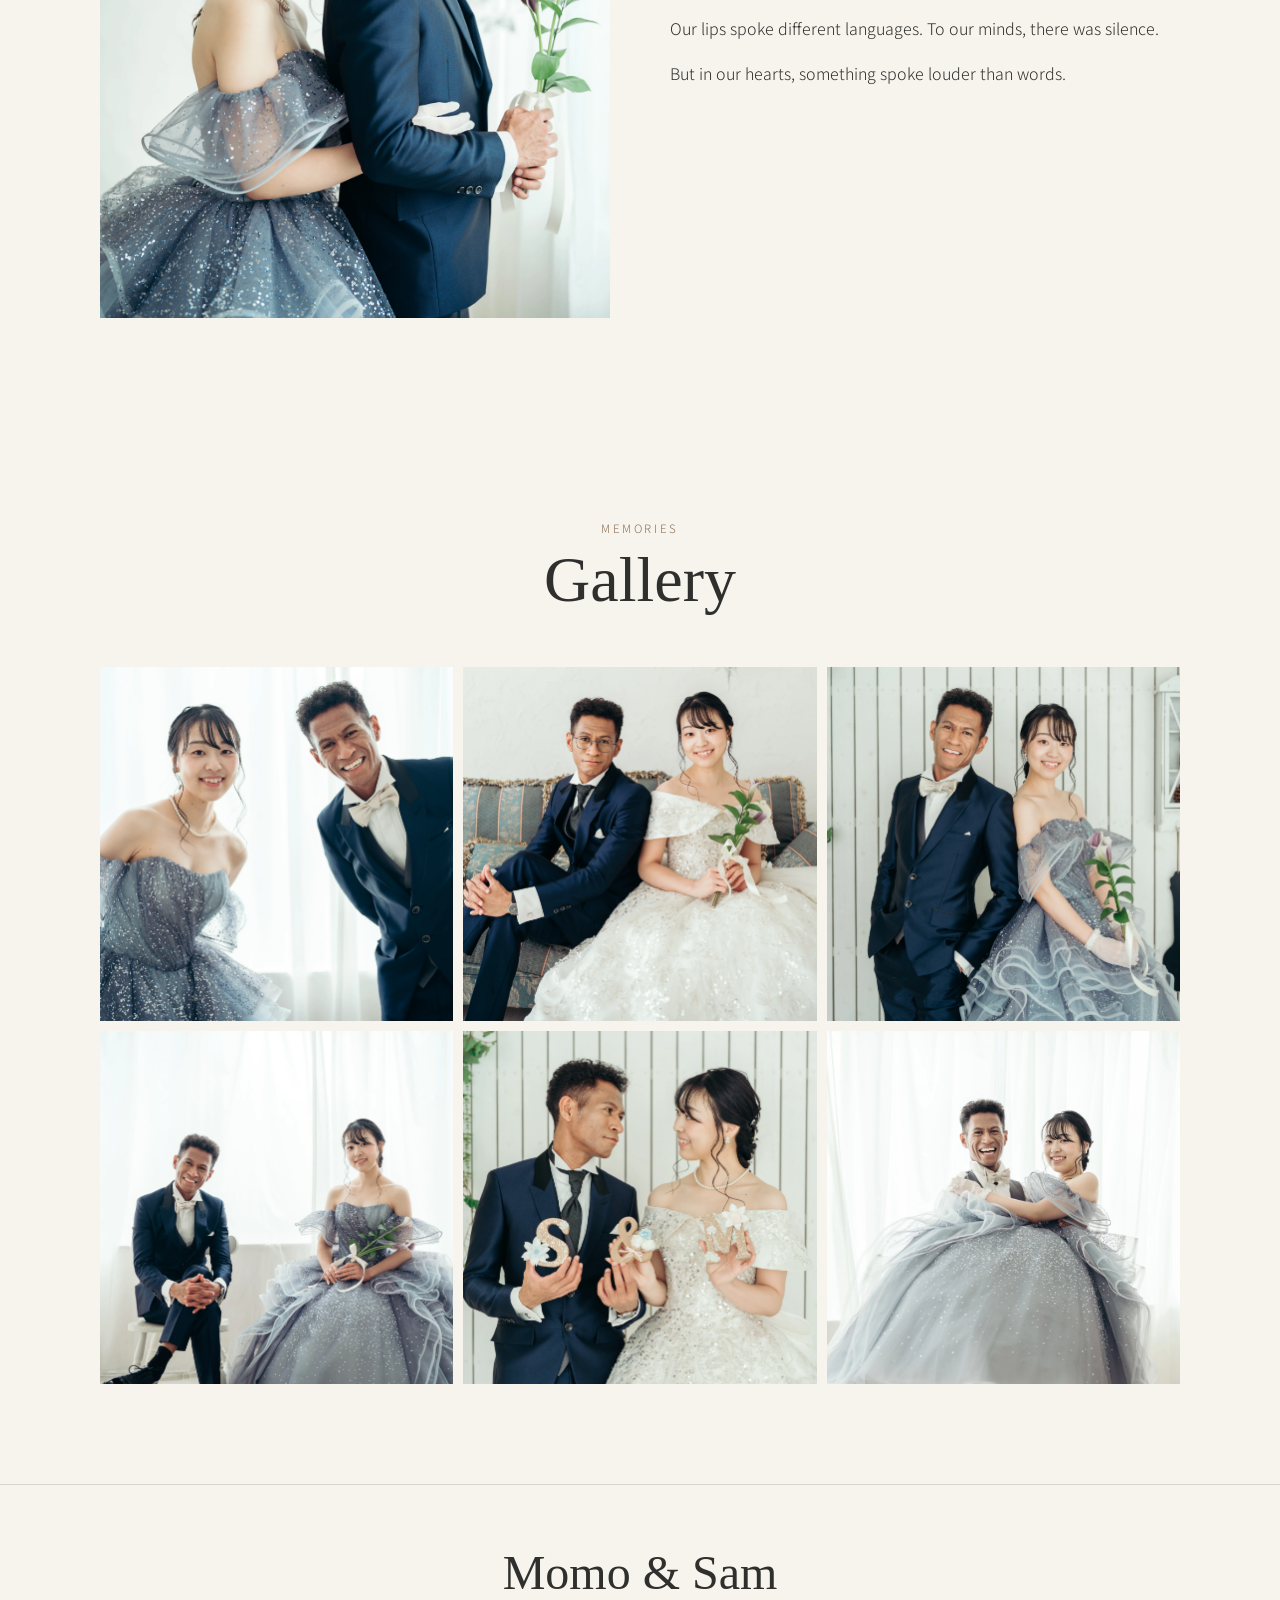
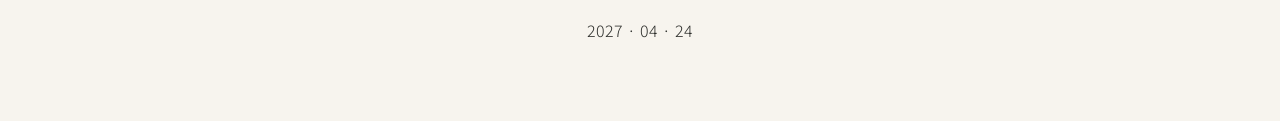
==== commit 3089fb75: "Update index.html" ====
--- a/index.html
+++ b/index.html
@@ -186,9 +186,9 @@
         </div>
 
         <h3
-          data-en="Samuel Eka Putra<br>Payong Masan"
-          data-id="Samuel Eka Putra<br>Payong Masan"
-          data-ja="サムエル エカ プトラ<br>パヨン マサン">
+          data-en="Samuel Eka Putra Payong Masan"
+          data-id="Samuel Eka Putra Payong Masan"
+          data-ja="サムエル・エカ・プトラ・パヨン・マサン">
         </h3>
 
         <p class="role"
@@ -200,7 +200,7 @@
         <p
           data-en="Silvinus Boro Ola<br>&<br>Lusia Lou Sule"
           data-id="Silvinus Boro Ola<br>&<br>Lusia Lou Sule"
-          data-ja="シルヴィヌス ボロ オラ<br>&<br>ルシア ロウ スレ">
+          data-ja="シルヴィヌス・ボロ・オラ<br>&<br>ルシア・ロウ・スレ">
         </p>
 
       </div>
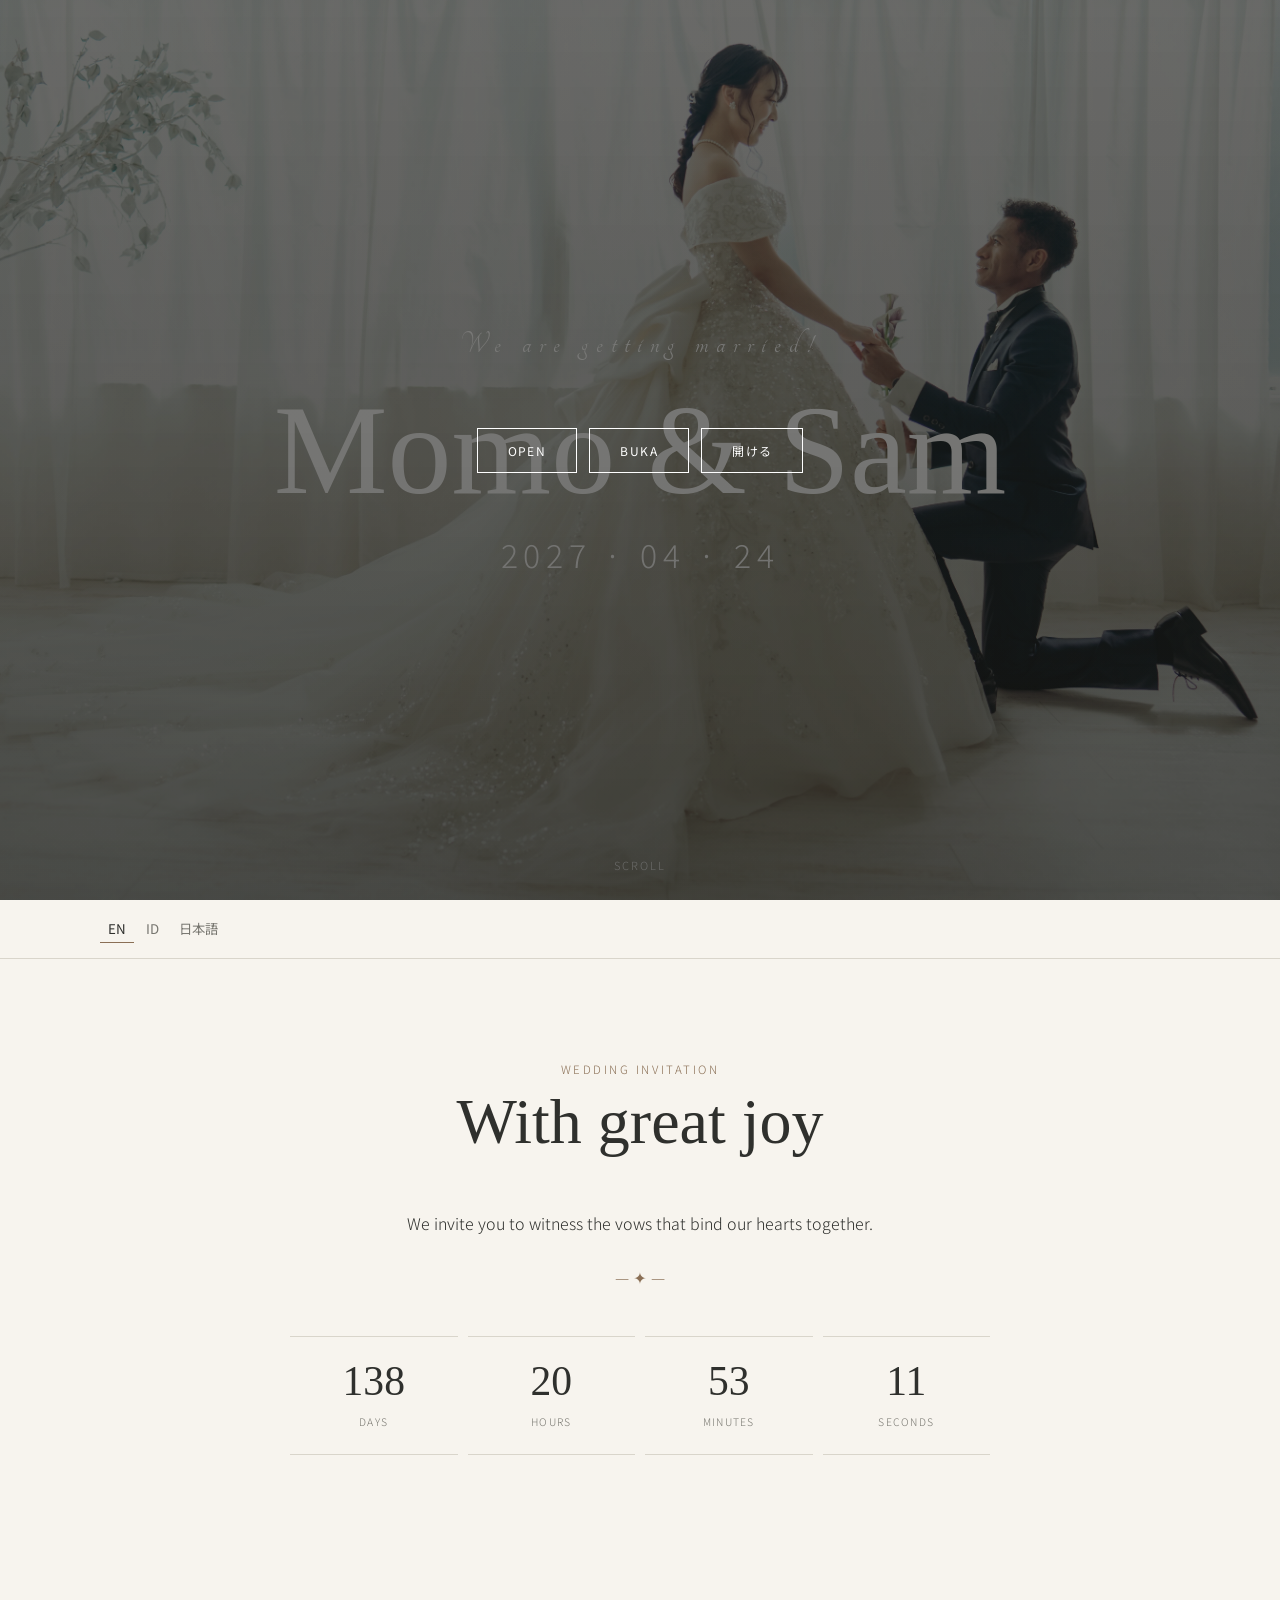
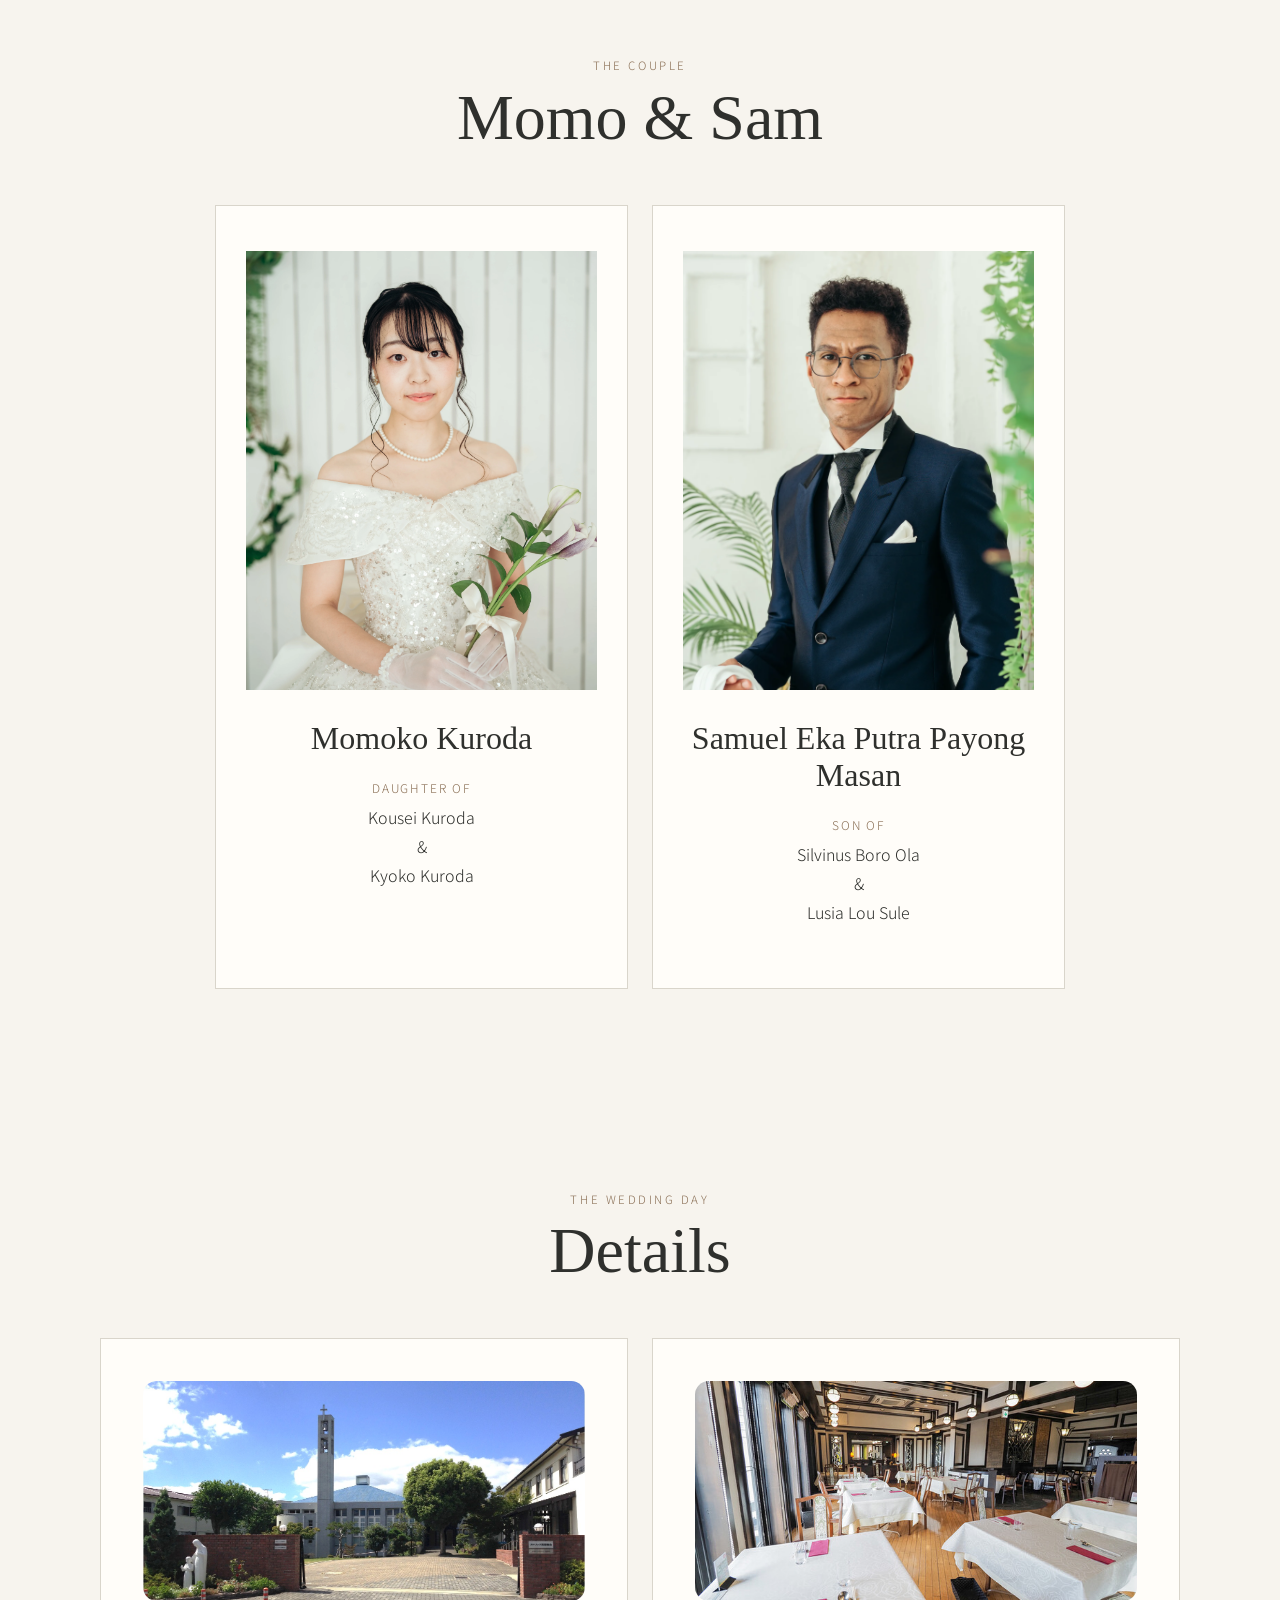
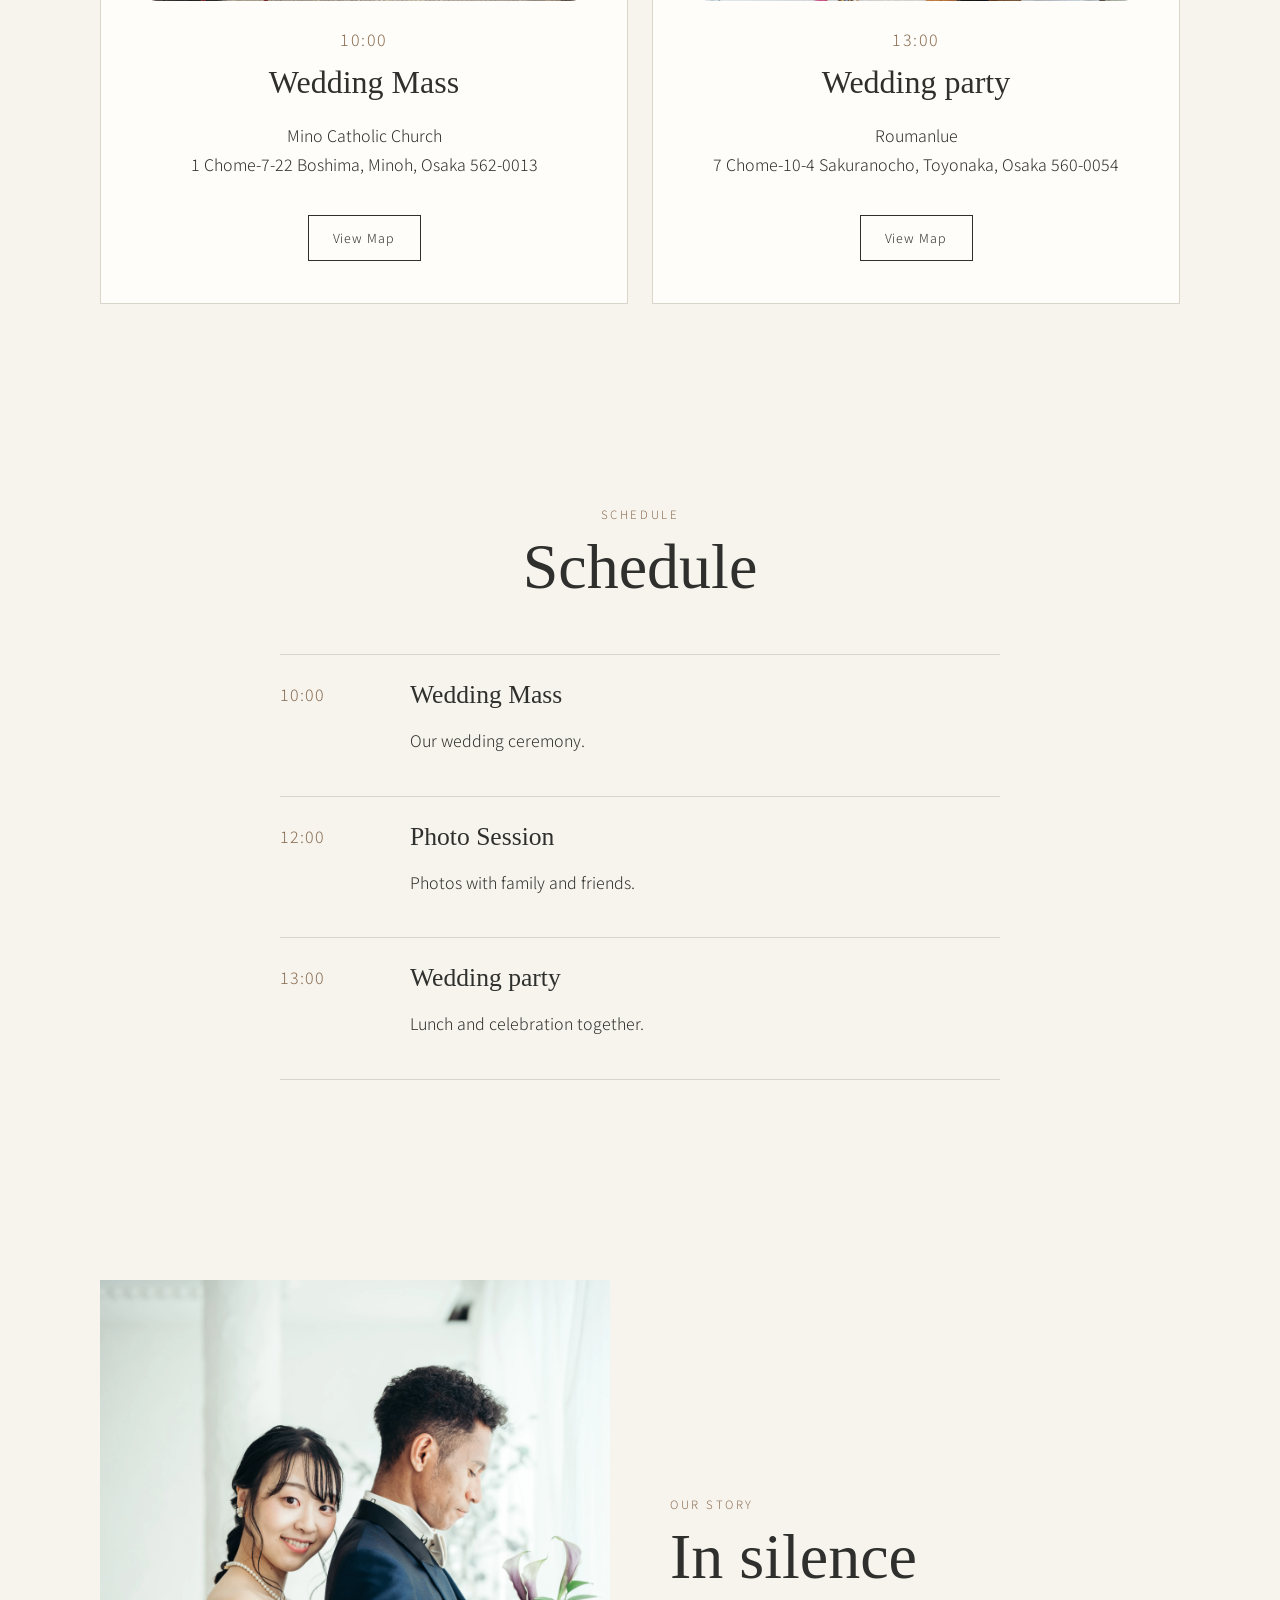
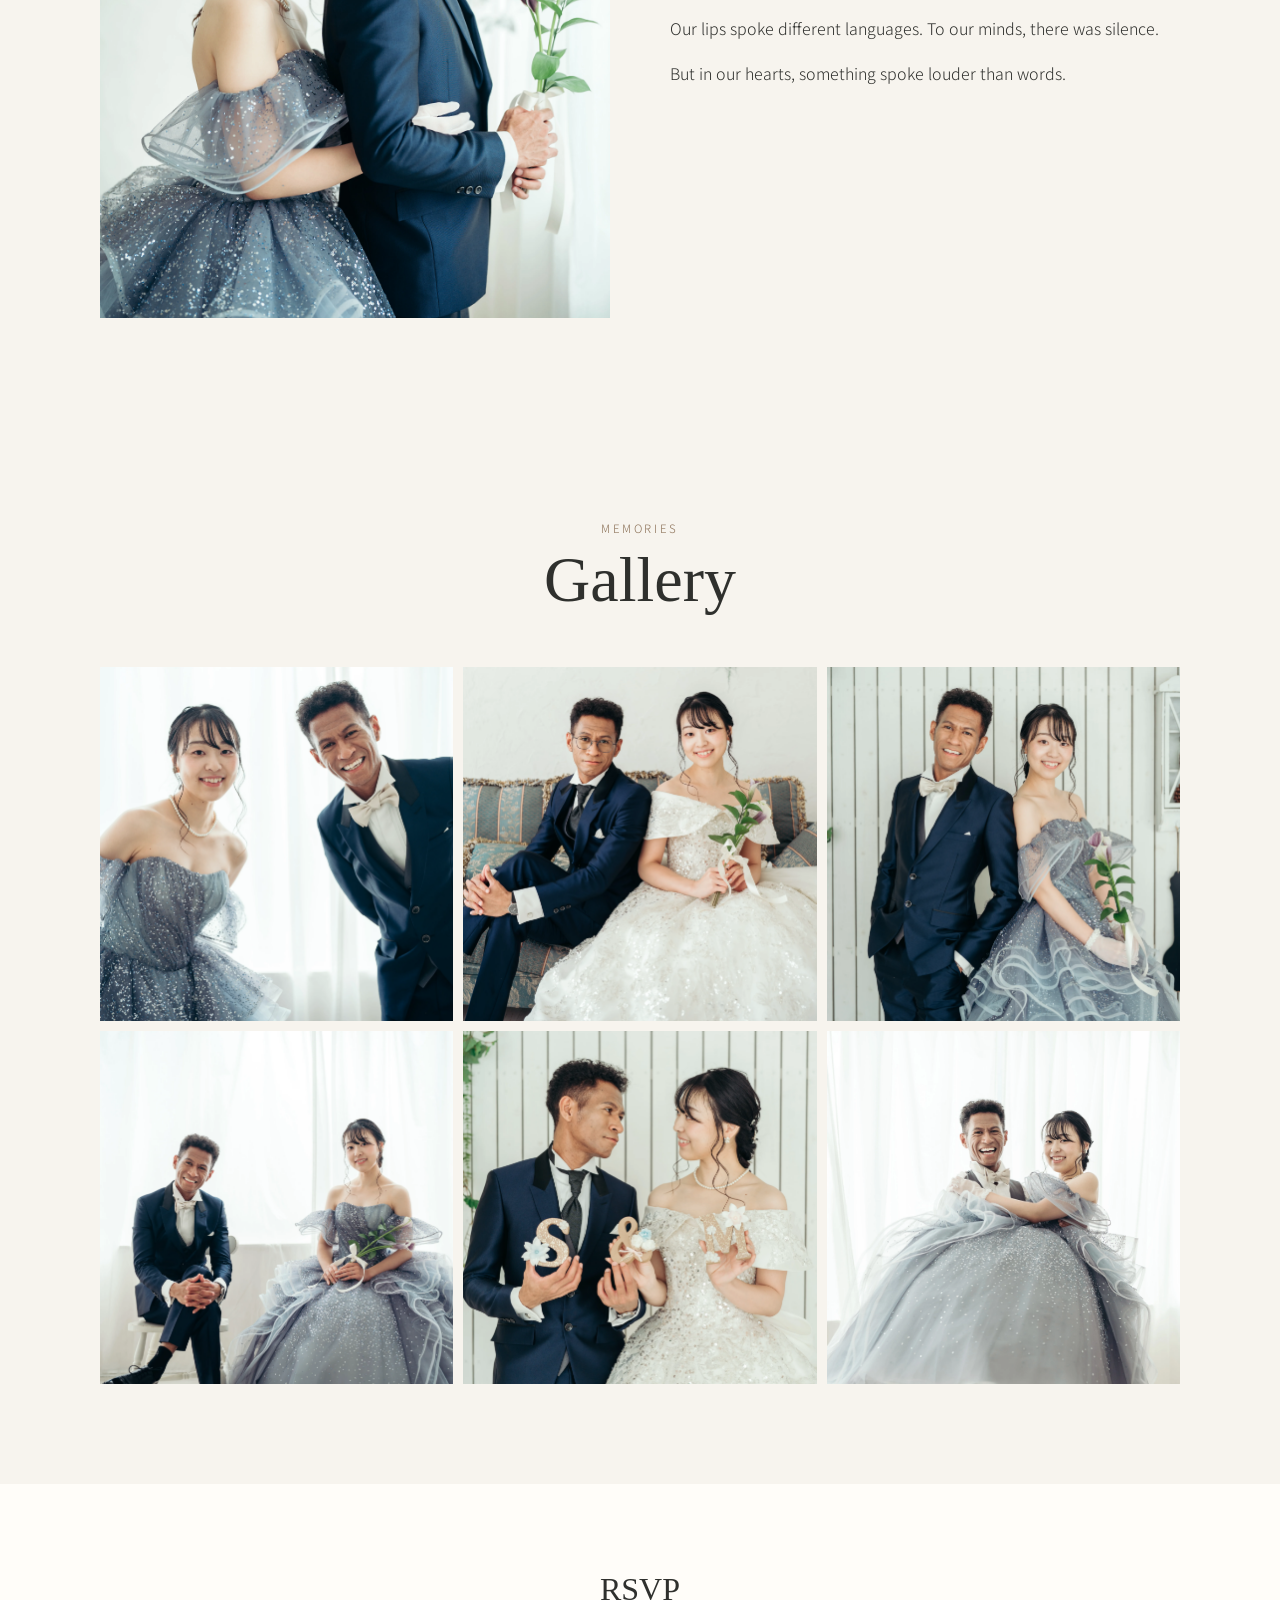
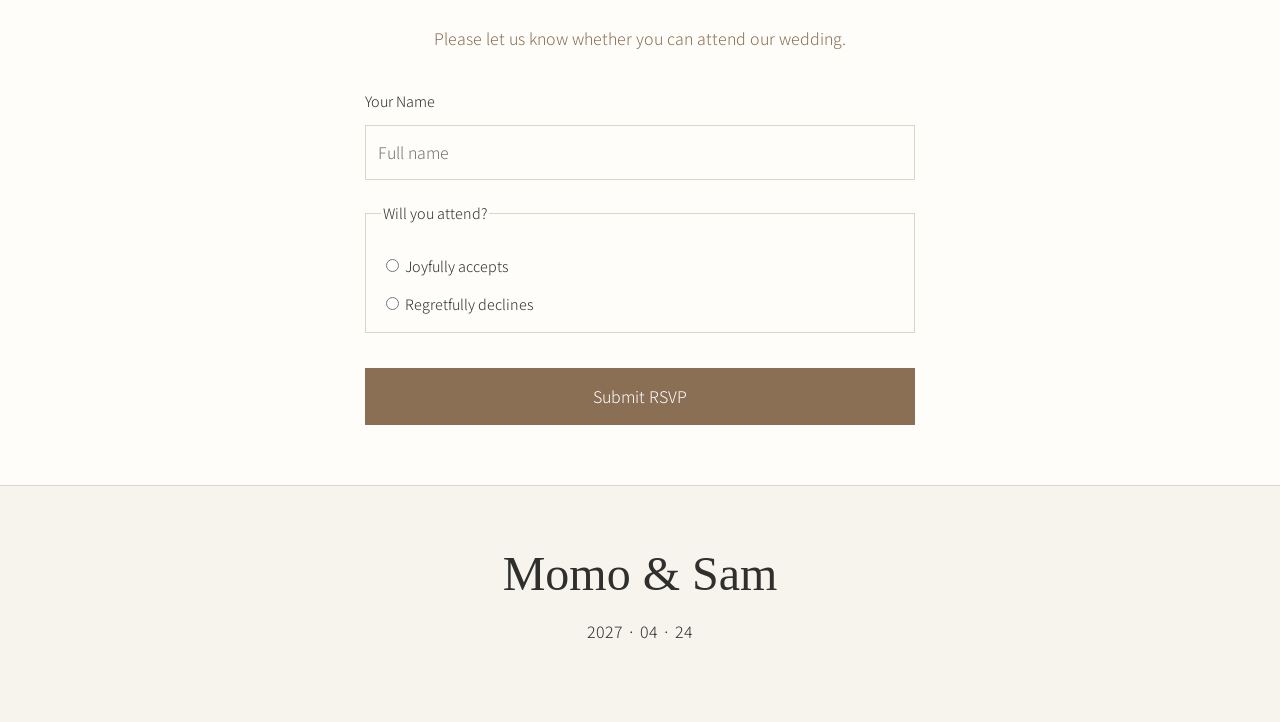
==== commit 231f208b: "Add RSVP" ====
--- a/index.html
+++ b/index.html
@@ -411,6 +411,130 @@
   </div>
 </section>
 
+<section class="rsvp">
+  <div class="rsvp-container">
+    <h2
+      data-en="RSVP"
+      data-id="RSVP"
+      data-ja="出欠のお返事">
+      RSVP
+    </h2>
+
+    <p class="rsvp-description"
+       data-en="Please let us know whether you can attend our wedding."
+       data-id="Mohon konfirmasi apakah Anda dapat menghadiri pernikahan kami."
+       data-ja="結婚式へのご出席についてお知らせください。">
+      Please let us know whether you can attend our wedding.
+    </p>
+
+    <form id="rsvp-form">
+      <label for="rsvp-name"
+        data-en="Your Name"
+        data-id="Nama Anda"
+        data-ja="お名前">
+        Your Name
+      </label>
+
+      <input type="text" id="rsvp-name" name="name"
+        placeholder="Full name" required>
+
+      <fieldset>
+        <legend
+          data-en="Will you attend?"
+          data-id="Apakah Anda akan hadir?"
+          data-ja="ご出席されますか？">
+          Will you attend?
+        </legend>
+
+        <label>
+          <input type="radio" name="attendance" value="Yes" required>
+          <span
+            data-en="Joyfully accepts"
+            data-id="Ya, saya akan hadir"
+            data-ja="出席します">
+            Joyfully accepts
+          </span>
+        </label>
+
+        <label>
+          <input type="radio" name="attendance" value="No">
+          <span
+            data-en="Regretfully declines"
+            data-id="Maaf, saya tidak dapat hadir"
+            data-ja="欠席します">
+            Regretfully declines
+          </span>
+        </label>
+      </fieldset>
+
+      <div id="rsvp-extra" hidden>
+        <label for="rsvp-guests"
+          data-en="Will you bring anyone with you?"
+          data-id="Apakah Anda akan membawa pendamping?"
+          data-ja="ご同伴者はいらっしゃいますか？">
+          Will you bring anyone with you?
+        </label>
+
+        <select id="rsvp-guests" name="guest_count">
+          <option value="0"
+            data-en="No, just me"
+            data-id="Tidak, hanya saya"
+            data-ja="いいえ、本人のみ">
+            No, just me
+          </option>
+          <option value="1"
+            data-en="Yes, 1 guest"
+            data-id="Ya, 1 orang"
+            data-ja="はい、1名">
+            Yes, 1 guest
+          </option>
+          <option value="2"
+            data-en="Yes, 2 guests"
+            data-id="Ya, 2 orang"
+            data-ja="はい、2名">
+            Yes, 2 guests
+          </option>
+          <option value="3"
+            data-en="Yes, 3 guests"
+            data-id="Ya, 3 orang"
+            data-ja="はい、3名">
+            Yes, 3 guests
+          </option>
+        </select>
+
+        <label for="rsvp-guest-names"
+          data-en="Names of your accompanying guests"
+          data-id="Nama pendamping"
+          data-ja="ご同伴者のお名前">
+          Names of your accompanying guests
+        </label>
+
+        <textarea id="rsvp-guest-names" name="guest_names"
+          rows="2"
+          placeholder="Please enter their names"></textarea>
+
+        <label for="rsvp-allergies"
+          data-en="Food allergies or dietary requirements"
+          data-id="Alergi makanan atau kebutuhan diet"
+          data-ja="食物アレルギー・食事制限">
+          Food allergies or dietary requirements
+        </label>
+
+        <textarea id="rsvp-allergies" name="allergies"
+          rows="3"
+          placeholder="Please let us know (optional)"></textarea>
+      </div>
+
+      <button type="submit"
+        data-en="Submit RSVP"
+        data-id="Kirim Konfirmasi"
+        data-ja="回答を送信">
+        Submit RSVP
+      </button>
+    </form>
+  </div>
+</section>
+
 </main>
 
 <footer>
@@ -422,56 +546,5 @@
 
 <script src="js/script.js"></script>
 
-<script>
-const openingScreen = document.getElementById("opening-screen");
-const openingButtons = document.querySelectorAll(".opening-language-button");
-const languageButtons = document.querySelectorAll(".language-button");
-const weddingMusic = document.getElementById("wedding-music");
-
-function setLanguage(language) {
-  document.querySelectorAll("[data-en][data-id][data-ja]").forEach(element => {
-    const text = element.dataset[language];
-
-    if (text !== undefined) {
-      element.innerHTML = text;
-    }
-  });
-
-  languageButtons.forEach(button => {
-    button.classList.toggle("active", button.dataset.lang === language);
-  });
-
-  document.documentElement.lang =
-    language === "id" ? "id" :
-    language === "ja" ? "ja" : "en";
-
-  localStorage.setItem("weddingLanguage", language);
-}
-
-openingButtons.forEach(button => {
-  button.addEventListener("click", async () => {
-    const language = button.dataset.openingLang;
-
-    setLanguage(language);
-    openingScreen.classList.add("hidden");
-
-    try {
-      await weddingMusic.play();
-    } catch (error) {
-      // Browser may block autoplay. The invitation still opens normally.
-    }
-  });
-});
-
-languageButtons.forEach(button => {
-  button.addEventListener("click", () => {
-    setLanguage(button.dataset.lang);
-  });
-});
-
-// Start with English until the visitor selects a language.
-setLanguage("en");
-</script>
-
 </body>
 </html>
--- a/css/style.css
+++ b/css/style.css
@@ -267,6 +267,12 @@
   aspect-ratio: 1;
   object-fit: cover;
   background: #e7e2d8;
+  cursor: zoom-in;
+  transition: transform 0.25s ease;
+}
+
+.gallery img:active {
+  transform: scale(1.5);
 }
 
 .countdown {
@@ -489,4 +495,73 @@
   height: 100%;
   object-fit: cover;
   display: block;
+}
+
+.rsvp {
+  padding: 60px 20px;
+  background: var(--white);
+}
+
+.rsvp-container {
+  max-width: 550px;
+  margin: 0 auto;
+}
+
+.rsvp h2 {
+  text-align: center;
+  font: 500 2rem var(--serif);
+  margin-bottom: 10px;
+}
+
+.rsvp-description {
+  text-align: center;
+  margin-bottom: 35px;
+  color: var(--accent);
+}
+
+.rsvp form {
+  display: flex;
+  flex-direction: column;
+  gap: 12px;
+}
+
+.rsvp label,
+.rsvp legend {
+  font-size: 0.9rem;
+}
+
+.rsvp input[type="text"],
+.rsvp select,
+.rsvp textarea {
+  width: 100%;
+  padding: 12px;
+  border: 1px solid var(--line);
+  background: transparent;
+  font: inherit;
+  box-sizing: border-box;
+}
+
+.rsvp fieldset {
+  border: 1px solid var(--line);
+  padding: 15px;
+  margin: 8px 0;
+}
+
+.rsvp fieldset label {
+  display: block;
+  margin-top: 12px;
+}
+
+.rsvp button {
+  margin-top: 15px;
+  padding: 14px;
+  border: none;
+  background: var(--accent);
+  color: white;
+  font: inherit;
+  cursor: pointer;
+}
+
+.rsvp button:hover {
+  opacity: 0.85;
 }
